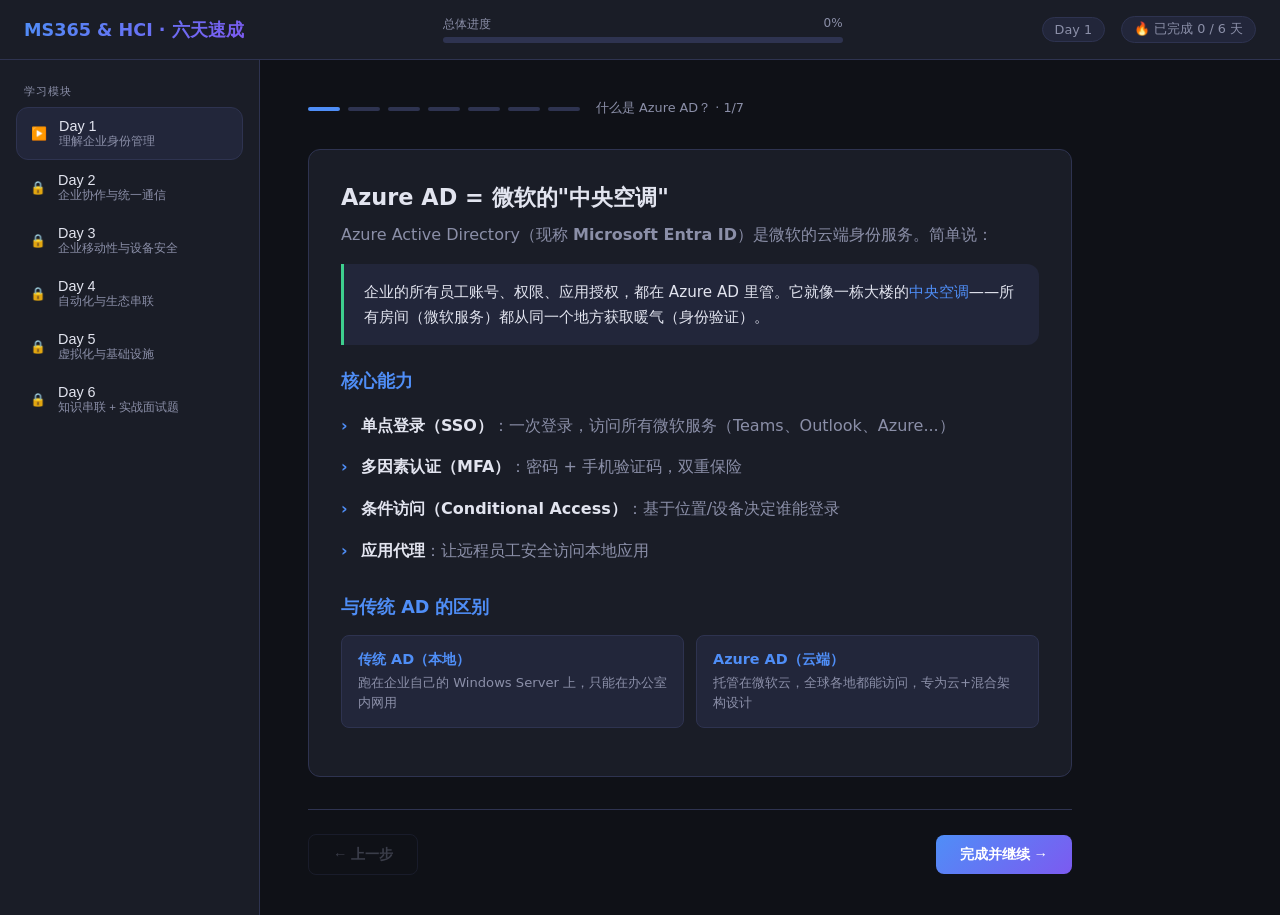
==== index.html @ edb97c94 "Add index.html to root for GitHub Pages" ====
<!DOCTYPE html>
<html lang="zh-CN">
<head>
  <meta charset="UTF-8">
  <meta name="viewport" content="width=device-width, initial-scale=1.0">
  <title>MS365 & HCI 六天速成 · 交互式学习</title>
  <style>
    :root {
      --bg: #0f1117;
      --surface: #1a1d27;
      --surface2: #22263a;
      --border: #2e3350;
      --accent: #4f8ef7;
      --accent2: #7c5af0;
      --green: #3ecf8e;
      --red: #f47067;
      --yellow: #f0b642;
      --text: #e2e4ef;
      --text-dim: #8b8fa8;
      --radius: 12px;
      --font: 'Segoe UI', system-ui, -apple-system, sans-serif;
    }

    * { box-sizing: border-box; margin: 0; padding: 0; }

    body {
      font-family: var(--font);
      background: var(--bg);
      color: var(--text);
      min-height: 100vh;
      display: flex;
      flex-direction: column;
    }

    /* ─── Header ─── */
    header {
      background: var(--surface);
      border-bottom: 1px solid var(--border);
      padding: 0 24px;
      height: 60px;
      display: flex;
      align-items: center;
      justify-content: space-between;
      position: sticky;
      top: 0;
      z-index: 100;
    }

    .logo {
      font-weight: 700;
      font-size: 1.1rem;
      background: linear-gradient(135deg, var(--accent), var(--accent2));
      -webkit-background-clip: text;
      -webkit-text-fill-color: transparent;
    }

    .progress-bar-wrap {
      flex: 1;
      max-width: 400px;
      margin: 0 32px;
    }

    .progress-label {
      font-size: 0.75rem;
      color: var(--text-dim);
      margin-bottom: 4px;
      display: flex;
      justify-content: space-between;
    }

    .progress-track {
      height: 6px;
      background: var(--border);
      border-radius: 99px;
      overflow: hidden;
    }

    .progress-fill {
      height: 100%;
      background: linear-gradient(90deg, var(--accent), var(--accent2));
      border-radius: 99px;
      transition: width 0.4s ease;
      width: 0%;
    }

    .header-right {
      display: flex;
      align-items: center;
      gap: 16px;
    }

    .badge {
      background: var(--surface2);
      border: 1px solid var(--border);
      border-radius: 99px;
      padding: 4px 12px;
      font-size: 0.8rem;
      color: var(--text-dim);
    }

    /* ─── Layout ─── */
    .layout {
      display: flex;
      flex: 1;
    }

    /* ─── Sidebar ─── */
    .sidebar {
      width: 260px;
      background: var(--surface);
      border-right: 1px solid var(--border);
      padding: 24px 16px;
      overflow-y: auto;
      flex-shrink: 0;
    }

    .sidebar-section {
      margin-bottom: 28px;
    }

    .sidebar-title {
      font-size: 0.7rem;
      text-transform: uppercase;
      letter-spacing: 0.1em;
      color: var(--text-dim);
      padding: 0 8px;
      margin-bottom: 8px;
    }

    .module-btn {
      width: 100%;
      text-align: left;
      background: none;
      border: none;
      color: var(--text);
      padding: 10px 12px;
      border-radius: var(--radius);
      cursor: pointer;
      font-size: 0.9rem;
      display: flex;
      align-items: center;
      gap: 10px;
      transition: background 0.15s;
      margin-bottom: 2px;
    }

    .module-btn:hover { background: var(--surface2); }

    .module-btn.active {
      background: var(--surface2);
      border: 1px solid var(--border);
    }

    .module-btn.done .status-icon { color: var(--green); }
    .module-btn.active .status-icon { color: var(--accent); }
    .module-btn.locked .status-icon { color: var(--text-dim); }

    .status-icon { font-size: 0.8rem; width: 20px; text-align: center; }

    .module-label {
      display: flex;
      flex-direction: column;
    }

    .module-name { font-weight: 500; }
    .module-sub { font-size: 0.72rem; color: var(--text-dim); }

    /* ─── Main Content ─── */
    .main {
      flex: 1;
      padding: 40px 48px;
      max-width: 860px;
      overflow-y: auto;
    }

    .step-indicator {
      display: flex;
      align-items: center;
      gap: 8px;
      margin-bottom: 32px;
      flex-wrap: wrap;
    }

    .step-pip {
      width: 32px;
      height: 4px;
      border-radius: 99px;
      background: var(--border);
      transition: background 0.3s;
    }

    .step-pip.done { background: var(--green); }
    .step-pip.active { background: var(--accent); }

    .step-meta {
      font-size: 0.8rem;
      color: var(--text-dim);
      margin-left: 8px;
    }

    /* ─── Card ─── */
    .card {
      background: var(--surface);
      border: 1px solid var(--border);
      border-radius: var(--radius);
      padding: 32px;
      margin-bottom: 24px;
    }

    .card h2 {
      font-size: 1.4rem;
      margin-bottom: 8px;
    }

    .card h3 {
      font-size: 1.1rem;
      color: var(--accent);
      margin: 24px 0 12px;
    }

    .card p {
      line-height: 1.7;
      color: var(--text-dim);
      margin-bottom: 16px;
    }

    .card ul {
      list-style: none;
      margin: 12px 0;
    }

    .card li {
      padding: 8px 0;
      padding-left: 20px;
      position: relative;
      color: var(--text-dim);
      line-height: 1.6;
    }

    .card li::before {
      content: '›';
      position: absolute;
      left: 0;
      color: var(--accent);
      font-weight: 700;
    }

    .card li strong {
      color: var(--text);
    }

    /* ─── Concept callout ─── */
    .callout {
      background: var(--surface2);
      border-left: 3px solid var(--accent);
      border-radius: 0 var(--radius) var(--radius) 0;
      padding: 16px 20px;
      margin: 16px 0;
      font-size: 0.95rem;
      line-height: 1.6;
    }

    .callout.green { border-color: var(--green); }
    .callout.yellow { border-color: var(--yellow); }
    .callout.red { border-color: var(--red); }

    /* ─── Code block ─── */
    .code-block {
      background: #0d1117;
      border: 1px solid var(--border);
      border-radius: var(--radius);
      overflow: hidden;
      margin: 16px 0;
    }

    .code-header {
      background: var(--surface2);
      padding: 10px 16px;
      display: flex;
      align-items: center;
      justify-content: space-between;
      border-bottom: 1px solid var(--border);
    }

    .code-lang {
      font-size: 0.75rem;
      color: var(--text-dim);
      text-transform: uppercase;
      letter-spacing: 0.05em;
    }

    .copy-btn {
      background: none;
      border: 1px solid var(--border);
      color: var(--text-dim);
      padding: 3px 10px;
      border-radius: 6px;
      cursor: pointer;
      font-size: 0.75rem;
      transition: all 0.15s;
    }

    .copy-btn:hover { border-color: var(--accent); color: var(--accent); }

    .code-block pre {
      padding: 20px;
      overflow-x: auto;
      font-family: 'Cascadia Code', 'Fira Code', 'Consolas', monospace;
      font-size: 0.875rem;
      line-height: 1.6;
      color: #e2e4ef;
    }

    .code-block code {
      font-family: inherit;
    }

    /* ─── Terminal emulator ─── */
    .terminal {
      background: #0d1117;
      border: 1px solid var(--border);
      border-radius: var(--radius);
      overflow: hidden;
      margin: 16px 0;
    }

    .terminal-header {
      background: var(--surface2);
      padding: 10px 16px;
      display: flex;
      align-items: center;
      gap: 6px;
    }

    .dot { width: 12px; height: 12px; border-radius: 50%; }
    .dot.red { background: #ff5f56; }
    .dot.yellow { background: #ffbd2e; }
    .dot.green { background: #27c93f; }

    .terminal-title {
      margin-left: 8px;
      font-size: 0.78rem;
      color: var(--text-dim);
    }

    .terminal-body {
      padding: 16px 20px;
      font-family: 'Cascadia Code', monospace;
      font-size: 0.875rem;
      line-height: 1.8;
      min-height: 120px;
    }

    .terminal-line { color: #8b8fa8; }
    .terminal-line.cmd { color: #e2e4ef; }
    .terminal-line.cmd::before { content: '$ '; color: var(--green); }
    .terminal-line.output { color: #79c0ff; }
    .terminal-line.error { color: var(--red); }
    .terminal-line.success { color: var(--green); }

    /* ─── Quiz ─── */
    .quiz-card {
      background: var(--surface);
      border: 1px solid var(--border);
      border-radius: var(--radius);
      padding: 28px;
      margin: 16px 0;
    }

    .quiz-q {
      font-size: 1.05rem;
      font-weight: 600;
      margin-bottom: 20px;
      line-height: 1.5;
    }

    .quiz-options { display: flex; flex-direction: column; gap: 10px; }

    .quiz-option {
      background: var(--surface2);
      border: 1px solid var(--border);
      border-radius: 8px;
      padding: 14px 18px;
      cursor: pointer;
      transition: all 0.15s;
      display: flex;
      align-items: center;
      gap: 12px;
      font-size: 0.95rem;
    }

    .quiz-option:hover:not(.disabled) { border-color: var(--accent); }

    .quiz-option.selected {
      border-color: var(--accent);
      background: rgba(79, 142, 247, 0.1);
    }

    .quiz-option.correct {
      border-color: var(--green);
      background: rgba(62, 207, 142, 0.1);
    }

    .quiz-option.wrong {
      border-color: var(--red);
      background: rgba(244, 112, 103, 0.1);
    }

    .quiz-option.disabled { cursor: default; opacity: 0.7; }

    .opt-letter {
      width: 26px;
      height: 26px;
      border-radius: 50%;
      background: var(--border);
      display: flex;
      align-items: center;
      justify-content: center;
      font-size: 0.78rem;
      font-weight: 700;
      flex-shrink: 0;
    }

    .quiz-feedback {
      margin-top: 16px;
      padding: 14px 18px;
      border-radius: 8px;
      font-size: 0.9rem;
      display: none;
    }

    .quiz-feedback.show { display: block; }
    .quiz-feedback.correct { background: rgba(62, 207, 142, 0.12); border: 1px solid var(--green); color: var(--green); }
    .quiz-feedback.wrong { background: rgba(244, 112, 103, 0.12); border: 1px solid var(--red); color: var(--red); }

    /* ─── Navigation buttons ─── */
    .nav-buttons {
      display: flex;
      justify-content: space-between;
      align-items: center;
      margin-top: 32px;
      padding-top: 24px;
      border-top: 1px solid var(--border);
    }

    .btn {
      padding: 10px 24px;
      border-radius: 8px;
      font-size: 0.9rem;
      font-weight: 600;
      cursor: pointer;
      border: none;
      transition: all 0.15s;
      display: inline-flex;
      align-items: center;
      gap: 8px;
    }

    .btn-ghost {
      background: none;
      border: 1px solid var(--border);
      color: var(--text-dim);
    }

    .btn-ghost:hover { border-color: var(--text-dim); color: var(--text); }

    .btn-primary {
      background: linear-gradient(135deg, var(--accent), var(--accent2));
      color: #fff;
    }

    .btn-primary:hover { opacity: 0.88; transform: translateY(-1px); }

    .btn-success {
      background: var(--green);
      color: #0f1117;
    }

    .btn-success:hover { opacity: 0.9; }

    .btn:disabled {
      opacity: 0.35;
      cursor: not-allowed;
      transform: none;
    }

    /* ─── Inline code ─── */
    code {
      background: var(--surface2);
      padding: 2px 6px;
      border-radius: 4px;
      font-family: 'Cascadia Code', monospace;
      font-size: 0.85em;
      color: #79c0ff;
    }

    /* ─── Concept highlight box ─── */
    .concept-grid {
      display: grid;
      grid-template-columns: 1fr 1fr;
      gap: 12px;
      margin: 16px 0;
    }

    .concept-item {
      background: var(--surface2);
      border: 1px solid var(--border);
      border-radius: 8px;
      padding: 14px 16px;
    }

    .concept-item .term {
      font-weight: 600;
      font-size: 0.9rem;
      margin-bottom: 4px;
      color: var(--accent);
    }

    .concept-item .desc {
      font-size: 0.82rem;
      color: var(--text-dim);
      line-height: 1.5;
    }

    /* ─── Completion screen ─── */
    .completion-screen {
      text-align: center;
      padding: 60px 40px;
    }

    .completion-icon {
      font-size: 4rem;
      margin-bottom: 20px;
    }

    .completion-screen h2 {
      font-size: 1.8rem;
      margin-bottom: 12px;
    }

    .completion-screen p {
      color: var(--text-dim);
      font-size: 1rem;
      max-width: 480px;
      margin: 0 auto 28px;
    }

    /* ─── Responsive ─── */
    @media (max-width: 768px) {
      .sidebar { display: none; }
      .main { padding: 24px 20px; }
      .concept-grid { grid-template-columns: 1fr; }
    }

    /* ─── Scrollbar ─── */
    ::-webkit-scrollbar { width: 6px; }
    ::-webkit-scrollbar-track { background: transparent; }
    ::-webkit-scrollbar-thumb { background: var(--border); border-radius: 99px; }
  </style>
</head>
<body>

<!-- Header -->
<header>
  <div class="logo">MS365 & HCI · 六天速成</div>
  <div class="progress-bar-wrap">
    <div class="progress-label">
      <span>总体进度</span>
      <span id="progress-pct">0%</span>
    </div>
    <div class="progress-track">
      <div class="progress-fill" id="progress-fill" style="width:0%"></div>
    </div>
  </div>
  <div class="header-right">
    <span class="badge" id="current-module-badge">Day 1</span>
    <span class="badge" id="streak-badge">🔥 已完成 0 天</span>
  </div>
</header>

<div class="layout">
  <!-- Sidebar -->
  <nav class="sidebar" id="sidebar"></nav>

  <!-- Main -->
  <main class="main" id="main-content">
    <!-- Rendered by JS -->
  </main>
</div>

<script>
// ══════════════════════════════════════════════
// COURSE DATA
// ══════════════════════════════════════════════

const COURSE = {
  day1: {
    title: 'Day 1 · Azure AD 身份与访问管理',
    subtitle: '理解企业身份管理',
    steps: [
      {
        id: 'd1s1', type: 'concept', title: '什么是 Azure AD？',
        content: `
          <h2>Azure AD = 微软的"中央空调"</h2>
          <p>Azure Active Directory（现称 <strong>Microsoft Entra ID</strong>）是微软的云端身份服务。简单说：</p>
          <div class="callout green">
            企业的所有员工账号、权限、应用授权，都在 Azure AD 里管。它就像一栋大楼的<span style="color:var(--accent)">中央空调</span>——所有房间（微软服务）都从同一个地方获取暖气（身份验证）。
          </div>
          <h3>核心能力</h3>
          <ul>
            <li><strong>单点登录（SSO）</strong>：一次登录，访问所有微软服务（Teams、Outlook、Azure...）</li>
            <li><strong>多因素认证（MFA）</strong>：密码 + 手机验证码，双重保险</li>
            <li><strong>条件访问（Conditional Access）</strong>：基于位置/设备决定谁能登录</li>
            <li><strong>应用代理</strong>：让远程员工安全访问本地应用</li>
          </ul>
          <h3>与传统 AD 的区别</h3>
          <div class="concept-grid">
            <div class="concept-item">
              <div class="term">传统 AD（本地）</div>
              <div class="desc">跑在企业自己的 Windows Server 上，只能在办公室内网用</div>
            </div>
            <div class="concept-item">
              <div class="term">Azure AD（云端）</div>
              <div class="desc">托管在微软云，全球各地都能访问，专为云+混合架构设计</div>
            </div>
          </div>
        `
      },
      {
        id: 'd1s2', type: 'quiz', title: '概念小测',
        questions: [
          {
            q: 'Azure AD 的核心作用是什么？',
            options: ['管理文件存储', '管理企业身份和访问权限', '托管企业网站', '发送营销邮件'],
            answer: 1,
            explanation: 'Azure AD 是身份即服务（IdaaS），专门管理"谁可以访问什么"。'
          },
          {
            q: 'SSO（单点登录）最大的好处是？',
            options: ['登录更快', '一次登录后访问所有已授权应用，无需重复输入密码', '节省服务器资源', '让密码更复杂'],
            answer: 1,
            explanation: 'SSO 的核心价值是用户体验+安全性——减少密码疲劳，同时集中管控权限。'
          },
          {
            q: 'MFA（多因素认证）不属于以下哪种因素？',
            options: ['你知道的东西（密码）', '你拥有的东西（手机）', '你是谁（指纹）', '你现在的位置（IP城市）'],
            answer: 3,
            explanation: 'MFA 三要素：你知道的（知识）、你拥有的（持有）、你本身的（生物特征）。"位置"是条件访问的判断依据，不是 MFA 因素。'
          }
        ]
      },
      {
        id: 'd1s3', type: 'concept', title: 'Conditional Access 条件访问',
        content: `
          <h2>Conditional Access：基于上下文决定访问权限</h2>
          <p>条件访问是 Azure AD 的"智能门卫"——不是简单允许/拒绝，而是根据情况决定：</p>
          <div class="callout yellow">
            <strong>IF</strong>（用户在非常用地点）<strong>AND</strong>（用的是个人设备）<strong>THEN</strong>（要求MFA或阻止访问）
          </div>
          <h3>常见条件</h3>
          <ul>
            <li><strong>位置</strong>：信任的 IP 范围 vs 未知地区</li>
            <li><strong>设备状态</strong>：是否已注册/是否合规（MDM）</li>
            <li><strong>风险级别</strong>：微软检测到异常登录行为</li>
            <li><strong>应用类型</strong>：哪些应用需要强制 MFA</li>
          </ul>
          <h3>实际场景</h3>
          <div class="concept-grid">
            <div class="concept-item">
              <div class="term">在家办公 🇳🇿</div>
              <div class="desc">识别为非常用位置 → 要求手机 MFA 验证 → 通过</div>
            </div>
            <div class="concept-item">
              <div class="term">公司内网 🏢</div>
              <div class="desc">在信任 IP 范围内 → 直接放行，无需 MFA</div>
            </div>
          </ul>
        `
      },
      {
        id: 'd1s4', type: 'quiz', title: 'Conditional Access 小测',
        questions: [
          {
            q: '如果用户从新城市登录且使用未注册设备，Conditional Access 最可能触发？',
            options: ['直接允许', '要求 MFA', '永久封禁账号', '删除账号'],
            answer: 1,
            explanation: '非常用位置 + 未注册设备 = 风险升高，条件访问会要求额外验证（MFA）。'
          }
        ]
      },
      {
        id: 'd1s5', type: 'code', title: '动手实验：Azure AD 用户与组',
        content: `
          <h2>来！搭一个简单的身份管理场景</h2>
          <p>我们在 Azure portal 里创建一个用户，并把他加到"实习生"组：</p>

          <div class="terminal">
            <div class="terminal-header">
              <span class="dot red"></span><span class="dot yellow"></span><span class="dot green"></span>
              <span class="terminal-title">Azure AD · PowerShell / Portal 模拟</span>
            </div>
            <div class="terminal-body">
              <div class="terminal-line cmd"># 步骤 1：创建新用户</div>
              <div class="terminal-line output">New-AzureADUser -DisplayName "张三" \</div>
              <div class="terminal-line output">  -UserPrincipalName "zhangsan@你的域名.onmicrosoft.com" \</div>
              <div class="terminal-line output">  -MailNickName "zhangsan" -PasswordProfile $password</div>
              <div class="terminal-line success">✅ 用户 zhangsan 已创建</div>
              <br>
              <div class="terminal-line cmd"># 步骤 2：创建"实习生"组</div>
              <div class="terminal-line output">New-AzureADGroup -DisplayName "实习生" \</div>
              <div class="terminal-line output">  -MailNickName "interns" -SecurityEnabled $true</div>
              <div class="terminal-line success">✅ 组 interns 已创建</div>
              <br>
              <div class="terminal-line cmd"># 步骤 3：将用户加入组</div>
              <div class="terminal-line output">Add-AzureADGroupMember -ObjectId (Get-AzureADGroup -SearchString "实习生").ObjectId \</div>
              <div class="terminal-line output">  -RefObjectId (Get-AzureADUser -SearchString "张三").ObjectId</div>
              <div class="terminal-line success">✅ 张三已加入"实习生"组</div>
              <br>
              <div class="terminal-line cmd"># 验证</div>
              <div class="terminal-line output">Get-AzureADGroupMember -ObjectId (Get-AzureADGroup -SearchString "实习生").ObjectId</div>
              <div class="terminal-line output">DisplayName  UserPrincipalName</div>
              <div class="terminal-line output">-----------  -----------------</div>
              <div class="terminal-line output">张三         zhangsan@yourdomain.onmicrosoft.com</div>
            </div>
          </div>

          <div class="callout green">
            <strong>核心逻辑：</strong>用户 → 加组 → 组分配权限。这样只要改组的权限，所有组员自动继承，不用一个个配。
          </div>
        `
      },
      {
        id: 'd1s6', type: 'quiz', title: 'Day 1 综合小测',
        questions: [
          {
            q: 'Azure AD 中，组（Group）和角色（Role）的核心区别是？',
            options: [
              '没有区别',
              '组用于组织用户，角色用于分配权限/定义能做什么',
              '组分配权限，角色组织用户',
              '角色只能给管理员用'
            ],
            answer: 1,
            explanation: '组 = 用户的集合（谁）；角色 = 权限的集合（能做什么）。两者配合实现"哪些人对哪些资源有什么权限"。'
          },
          {
            q: '以下哪个是 Conditional Access 的判断条件？',
            options: ['用户的心情', '用户的体重', '用户登录时的设备是否合规', '用户的汽车品牌'],
            answer: 2,
            explanation: 'Conditional Access 根据风险信号判断：设备状态、位置、登录风险等。设备合规性是常见条件之一。'
          }
        ]
      },
      {
        id: 'd1s7', type: 'complete', title: 'Day 1 完成！',
        content: `
          <div class="completion-screen">
            <div class="completion-icon">🎉</div>
            <h2>Day 1 完成！</h2>
            <p>Azure AD 身份管理基础已解锁。下一步：Microsoft Teams 管理。</p>
            <button class="btn btn-primary" onclick="navigate('day2')">开始 Day 2 →</button>
          </div>
        `
      }
    ]
  },

  day2: {
    title: 'Day 2 · Microsoft Teams 管理',
    subtitle: '企业协作与统一通信',
    steps: [
      {
        id: 'd2s1', type: 'concept', title: 'Teams 不只是聊天工具',
        content: `
          <h2>Teams 本质：统一通信平台（UCaaS）</h2>
          <p>很多人以为 Teams 就是"企业版微信"，其实它远不止于此：</p>
          <div class="callout">
            Teams = <strong>聊天</strong> + <strong>会议</strong>（音频/视频） + <strong>电话</strong>（Cloud PBX） + <strong>应用</strong>（集成） 的集合
          </div>
          <h3>为什么 Unicorn NZ 看重这个？</h3>
          <p>Unicorn 的核心业务是 <strong>Cloud PBX（云电话）</strong>——帮企业把传统电话系统搬上云。Teams 的音频会议功能就是在这个场景下的关键技术点：</p>
          <ul>
            <li><strong>外部拨入</strong>：普通电话也能拨打接入号加入 Teams 会议</li>
            <li><strong>PSTN 集成</strong>：Teams 用户可以直接给手机、座机打电话</li>
            <li><strong>会议策略</strong>：谁可以开电话会议、如何录音、谁可以共享屏幕</li>
          </ul>
          <h3>核心概念</h3>
          <div class="concept-grid">
            <div class="concept-item">
              <div class="term">许可证（License）</div>
              <div class="desc">Teams 基础免费，但音频会议、语音通话需要额外许可证</div>
            </div>
            <div class="concept-item">
              <div class="term">会议策略（Policies）</div>
              <div class="desc">管理员控制谁可以做什么：录音、共享屏幕、外部参与者</div>
            </div>
            <div class="concept-item">
              <div class="term">团队（Team）vs 群组（Group）</div>
              <div class="desc">Team = 协作空间；Group = 后台关联的 Azure AD 安全组</div>
            </div>
            <div class="concept-item">
              <div class="term">频道（Channel）</div>
              <div class="desc">Team 内的主题分区，私人频道需要特定权限才能加入</div>
            </div>
          </div>
        `
      },
      {
        id: 'd2s2', type: 'quiz', title: 'Teams 概念小测',
        questions: [
          {
            q: 'Teams 的音频会议（Audio Conferencing）主要解决什么问题？',
            options: [
              '让用户发文字消息更快',
              '让普通电话也能拨打接入号加入在线会议',
              '让用户可以发文件',
              '让用户可以改名'
            ],
            answer: 1,
            explanation: '音频会议让没有电脑/手机的人用普通电话拨入会议，这是企业电话场景的核心需求。'
          },
          {
            q: '在 Teams 管理后台，以下哪个不是管理员可以配置的？',
            options: ['谁可以创建团队', '会议室的硬件温度', '音频会议的接入号码', '谁可以发起私人频道'],
            answer: 1,
            explanation: 'Teams 管理后台管理的是数字策略和权限，物理设备（如会议室温度）不在 Teams 管控范围内。'
          }
        ]
      },
      {
        id: 'd2s3', type: 'code', title: '动手实验：Teams 管理员场景',
        content: `
          <h2>场景：作为 IT 管理员配置一个部门的 Teams</h2>
          <p>假设市场部需要 Teams，要求：只有部门主管能创建私人频道，所有人能看到公开频道。</p>

          <div class="terminal">
            <div class="terminal-header">
              <span class="dot red"></span><span class="dot yellow"></span><span class="dot green"></span>
              <span class="terminal-title">Teams Admin Center / PowerShell 模拟</span>
            </div>
            <div class="terminal-body">
              <div class="terminal-line cmd"># 步骤 1：创建市场部团队</div>
              <div class="terminal-line output">New-Team -DisplayName "市场部" -MailNickName "marketing"</div>
              <div class="terminal-line success">✅ 团队创建成功</div>
              <br>
              <div class="terminal-line cmd"># 步骤 2：配置私人频道策略（限制创建权限）</div>
              <div class="terminal-line output">Set-CsTeamsChannelsPolicy -Identity "MarketingPrivateChannelPolicy" \</div>
              <div class="terminal-line output">  -AllowPrivateChannelCreation $false</div>
              <div class="terminal-line success">✅ 已限制：普通成员不可创建私人频道</div>
              <br>
              <div class="terminal-line cmd"># 步骤 3：分配策略给用户组</div>
              <div class="terminal-line output">Grant-CsTeamsChannelsPolicy -PolicyName "MarketingPrivateChannelPolicy" \</div>
              <div class="terminal-line output">  -Group "marketing_staff_group_objectid"</div>
              <div class="terminal-line success">✅ 策略已分配给市场部组成员的 Azure AD 组</div>
              <br>
              <div class="terminal-line cmd"># 步骤 4：验证配置</div>
              <div class="terminal-line output">Get-CsTeamsChannelsPolicy -Identity "MarketingPrivateChannelPolicy" | Format-List</div>
              <div class="terminal-line output">Identity               : Tag:MarketingPrivateChannelPolicy</div>
              <div class="terminal-line output">AllowPrivateChannelCreation : False</div>
              <div class="terminal-line output">AllowPrivateChannelDiscovery : True</div>
            </div>
          </div>

          <div class="callout green">
            <strong>面试记住这句话：</strong>"Teams 的策略是通过 Azure AD 组分配的，组内所有成员自动继承对应权限，这是大规模管理的高效方式。"
          </div>
        `
      },
      {
        id: 'd2s4', type: 'quiz', title: 'Day 2 综合小测',
        questions: [
          {
            q: 'Teams 和 Azure AD 的关系是？',
            options: [
              '完全独立，没有关系',
              'Teams 用户账号就是 Azure AD 账号，权限由 Azure AD 管理',
              'Teams 使用独立的用户数据库',
              'Teams 管理员独立于 Azure AD'
            ],
            answer: 1,
            explanation: 'Teams 的身份体系完全基于 Azure AD——你在 Teams 里创建一个用户，实际是在 Azure AD 里创建了一个账号。'
          },
          {
            q: '为什么 Cloud PBX 公司（像 Unicorn）会关注 Teams 的音频会议？',
            options: [
              '因为 Teams 视频更清晰',
              '因为音频会议是 PSTN 语音和云会议的结合点，是云电话的核心能力',
              '因为 Teams 聊天功能免费',
              '因为可以自定义头像'
            ],
            answer: 1,
            explanation: 'Cloud PBX 的核心是让企业电话上云。Teams 音频会议连接了公网电话(PSTN)和在线会议，是关键技术集成点。'
          }
        ]
      },
      {
        id: 'd2s5', type: 'complete', title: 'Day 2 完成！',
        content: `
          <div class="completion-screen">
            <div class="completion-icon">🎉</div>
            <h2>Day 2 完成！</h2>
            <p>Teams 管理基础已解锁。下一步：Intune 设备管理。</p>
            <button class="btn btn-primary" onclick="navigate('day3')">开始 Day 3 →</button>
          </div>
        `
      }
    ]
  },

  day3: {
    title: 'Day 3 · Intune 设备管理',
    subtitle: '企业移动性与设备安全',
    steps: [
      {
        id: 'd3s1', type: 'concept', title: '企业为什么要管设备？',
        content: `
          <h2>BYOD 时代的企业安全难题</h2>
          <p>现在很多人用自己手机、平板办公——公司怎么保证上面的数据安全，又不侵犯员工隐私？</p>
          <div class="callout yellow">
            平衡点：<strong>公司数据进得去，个人数据保得住</strong>
          </div>
          <h3>Intune 解决两个核心问题</h3>
          <div class="concept-grid">
            <div class="concept-item">
              <div class="term">MDM（移动设备管理）</div>
              <div class="desc">公司完全管控设备：远程锁机、远程擦除、强制密码策略、加密存储。适合公司发的设备（COPE）。</div>
            </div>
            <div class="concept-item">
              <div class="term">MAM（移动应用管理）</div>
              <div class="desc">只管理公司应用和数据，不碰员工个人数据。适合员工自有设备（BYOD）。</div>
            </div>
          </div>
          <h3>关键概念</h3>
          <ul>
            <li><strong>设备注册</strong>：员工手机加入公司管理（公司设备强制注册，BYOD 自愿注册）</li>
            <li><strong>合规策略</strong>：设备必须满足条件才能访问公司数据（密码强度、加密状态、是否越狱）</li>
            <li><strong>条件访问</strong>：设备不合规 → 阻止访问公司数据（配合 Azure AD）</li>
          </ul>
        `
      },
      {
        id: 'd3s2', type: 'quiz', title: 'Intune 概念小测',
        questions: [
          {
            q: 'MDM 和 MAM 的核心区别是？',
            options: [
              'MDM 是男的，MAM 是女的',
              'MDM 管理整个设备，MAM 只管理公司应用和数据',
              'MAM 比 MDM 更严格',
              '没有任何区别'
            ],
            answer: 1,
            explanation: 'MDM = 整台设备管控（公司手机）；MAM = 只管公司应用和数据（员工自带手机）。'
          },
          {
            q: '远程擦除（Full Wipe）和选择性擦除（Selective Wipe）的区别？',
            options: [
              '没有任何区别',
              'Full Wipe 删除所有数据；Selective Wipe 只删除公司应用和管理的数据，保留个人数据',
              'Selective Wipe 删除所有数据',
              '两者都只删除公司数据'
            ],
            answer: 1,
            explanation: '这是 BYOD 场景的核心区别：员工离职时，公司只能选择性擦除，否则会侵犯员工隐私。'
          }
        ]
      },
      {
        id: 'd3s3', type: 'code', title: '动手实验：Intune 合规策略配置',
        content: `
          <h2>场景：配置一个设备合规策略，要求密码强度 + 加密</h2>

          <div class="terminal">
            <div class="terminal-header">
              <span class="dot red"></span><span class="dot yellow"></span><span class="dot green"></span>
              <span class="terminal-title">Microsoft Endpoint Manager / Intune 模拟</span>
            </div>
            <div class="terminal-body">
              <div class="terminal-line cmd"># 步骤 1：创建设备合规策略</div>
              <div class="terminal-line output">New-DeviceCompliancePolicy -DisplayName "基础安全策略" \</div>
              <div class="terminal-line output">  -Platform "Android" \</div>
              <div class="terminal-line output">  -PasswordRequired $true \</div>
              <div class="terminal-line output">  -PasswordMinLength 8 \</div>
              <div class="terminal-line output">  -PasswordComplexCharactersRequired $true \</div>
              <div class="terminal-line output">  -EncryptionRequired $true \</div>
              <div class="terminal-line output">  -DeviceThreatProtectionEnabled $true</div>
              <div class="terminal-line success">✅ 合规策略创建成功</div>
              <br>
              <div class="terminal-line cmd"># 步骤 2：关联到 Azure AD 条件访问</div>
              <div class="terminal-line output">New-ConditionalAccessPolicy -DisplayName "合规设备才可访问 Exchange" \</div>
              <div class="terminal-line output">  -GrantControl "RequireCompliantDevice" \</div>
              <div class="terminal-line output">  -IncludedWorkloads "ExchangeOnline" \</div>
              <div class="terminal-line output">  -ExcludedGroups @("IT-Admins")</div>
              <div class="terminal-line success">✅ 条件访问策略已激活：不合规设备无法访问邮箱</div>
              <br>
              <div class="terminal-line cmd"># 步骤 3：模拟设备状态检查</div>
              <div class="terminal-line output">Get-MgDevice -Filter "AccountEnabled eq true" |</div>
              <div class="terminal-line output">  Select-Object DisplayName, ComplianceState, OperatingSystem</div>
              <div class="terminal-line output">DisplayName    ComplianceState  OperatingSystem</div>
              <div class="terminal-line output">-----------    ----------------  ---------------</div>
              <div class="terminal-line output">张三的 Pixel   Compliant        Android</div>
              <div class="terminal-line output">李四的三星     NonCompliant     Android</div>
              <div class="terminal-line error">⚠️ 李四的设备未加密，已被阻止访问公司邮件</div>
            </div>
          </div>

          <div class="callout green">
            <strong>面试记住这句话：</strong>"Intune 合规策略配合 Azure AD 条件访问，形成"设备不合规 → 阻止访问公司数据"的闭环，这是零信任安全的基础。"
          </div>
        `
      },
      {
        id: 'd3s4', type: 'complete', title: 'Day 3 完成！',
        content: `
          <div class="completion-screen">
            <div class="completion-icon">🎉</div>
            <h2>Day 3 完成！</h2>
            <p>Intune 设备管理已解锁。下一步：Power Platform + M365 全家桶串联。</p>
            <button class="btn btn-primary" onclick="navigate('day4')">开始 Day 4 →</button>
          </div>
        `
      }
    ]
  },

  day4: {
    title: 'Day 4 · Power Platform + M365 全家桶',
    subtitle: '自动化与生态串联',
    steps: [
      {
        id: 'd4s1', type: 'concept', title: 'M365 全家桶的正确理解方式',
        content: `
          <h2>M365 不是工具集合，是生态系统</h2>
          <p>很多人把 M365 当成"微软出的几个独立软件"。其实它们是互通的：</p>
          <div class="callout">
            Azure AD（身份）+ Teams（协作）+ Intune（设备）+ SharePoint（文件）+ Power Automate（自动化）= M365 全家桶
          </div>
          <h3>组件关系图</h3>
          <div class="concept-grid">
            <div class="concept-item">
              <div class="term">🔐 Azure AD</div>
              <div class="desc">所有组件的身份基础——统一登录和权限</div>
            </div>
            <div class="concept-item">
              <div class="term">💬 Teams</div>
              <div class="desc">统一通信入口——聊天、会议、语音</div>
            </div>
            <div class="concept-item">
              <div class="term">📱 Intune</div>
              <div class="desc">设备安全——管控和合规</div>
            </div>
            <div class="concept-item">
              <div class="term">📁 SharePoint</div>
              <div class="desc">内容管理——文件存储、权限、协作</div>
            </div>
            <div class="concept-item">
              <div class="term">⚡ Power Automate</div>
              <div class="desc">工作流自动化——把重复的事交给程序</div>
            </div>
            <div class="concept-item">
              <div class="term">🎨 Power Apps</div>
              <div class="desc">低代码应用——非技术人员也能搭简单工具</div>
            </div>
          </div>
        `
      },
      {
        id: 'd4s2', type: 'concept', title: 'Power Automate 入门',
        content: `
          <h2>Power Automate = 微软的 IFTTT</h2>
          <p>把那些重复性的审批、通知、数据处理自动化，你只需要定义规则，程序帮你跑。</p>
          <h3>触发方式</h3>
          <ul>
            <li><strong>自动触发</strong>：当某事件发生时（如收到邮件、当新文件上传）</li>
            <li><strong>手动触发</strong>：点击按钮运行（如"一键提交周报"）</li>
            <li><strong>计划触发</strong>：定时执行（如每天早上 9 点发日程汇总）</li>
          </ul>
          <h3>实战场景</h3>
          <div class="callout green">
            <strong>示例：</strong>当市场部分享新文件到 SharePoint → 自动发 Teams 消息通知团队 → 同时在 Excel 里记录一条日志 → 给经理发邮件确认
          </div>
          <p>这些在 Power Automate 里只需要拖拽式配置，不需要写代码。</p>
        `
      },
      {
        id: 'd4s3', type: 'quiz', title: 'Power Platform 小测',
        questions: [
          {
            q: 'SharePoint 和 OneDrive 的核心区别是？',
            options: [
              '没有任何区别',
              'SharePoint 是团队文件库（共享）；OneDrive 是个人文件存储',
              'OneDrive 比 SharePoint 更大',
              'SharePoint 不能存文件'
            ],
            answer: 1,
            explanation: 'OneDrive = 个人网盘，仅自己访问；SharePoint = 团队/企业文件库，多人协作、权限管理、版本控制。'
          },
          {
            q: 'Power Automate 的"计划触发"最适合什么场景？',
            options: [
              '实时聊天消息处理',
              '每天早上定时发送日程汇总、报表',
              '用户点击按钮',
              '文件上传时'
            ],
            answer: 1,
            explanation: '计划触发适合周期性的后台任务，如日报、周报、定时检查。'
          }
        ]
      },
      {
        id: 'd4s4', type: 'code', title: '动手实验：设计一个自动化工单流',
        content: `
          <h2>场景：IT 部门的工单自动处理流</h2>
          <p>员工提交工单 → 自动分配给 IT 人员 → 处理完成后通知提交人</p>

          <div class="terminal">
            <div class="terminal-header">
              <span class="dot red"></span><span class="dot yellow"></span><span class="dot green"></span>
              <span class="terminal-title">Power Automate · 设计器模拟</span>
            </div>
            <div class="terminal-body">
              <div class="terminal-line cmd"># Power Automate 流程设计（拖拽式，代码仅为示意）</div>
              <br>
              <div class="terminal-line output">┌─────────────────────────────────┐</div>
              <div class="terminal-line output">│ 1. 触发：当有人在 SharePoint    │</div>
              <div class="terminal-line output">│    列表提交新工单                │</div>
              <div class="terminal-line output">└──────────────┬──────────────────┘</div>
              <div class="terminal-line output">               ↓</div>
              <div class="terminal-line output">┌─────────────────────────────────┐</div>
              <div class="terminal-line output">│ 2. 条件：工单类型 = "硬件问题"   │</div>
              <div class="terminal-line output">│    YES → 分配给硬件组           │</div>
              <div class="terminal-line output">│    NO  → 分配给软件组           │</div>
              <div class="terminal-line output">└──────────────┬──────────────────┘</div>
              <div class="terminal-line output">               ↓</div>
              <div class="terminal-line output">┌─────────────────────────────────┐</div>
              <div class="terminal-line output">│ 3. 发送 Teams 消息给对应组      │</div>
              <div class="terminal-line output">│    "新工单：张三的键盘坏了"       │</div>
              <div class="terminal-line output">└──────────────┬──────────────────┘</div>
              <div class="terminal-line output">               ↓</div>
              <div class="terminal-line output">┌─────────────────────────────────┐</div>
              <div class="terminal-line output">│ 4. 更新 SharePoint 工单状态      │</div>
              <div class="terminal-line output">│    已分配 → 处理中              │</div>
              <div class="terminal-line output">└─────────────────────────────────┘</div>
              <br>
              <div class="terminal-line success">✅ 流程已激活，每有新工单自动分配并通知</div>
              <br>
              <div class="terminal-line cmd"># Power Automate 关键操作类型</div>
              <div class="terminal-line output">• 触发（Trigger）：SharePoint、Outlook、Teams、Schedule...</div>
              <div class="terminal-line output">• 条件（Condition）：if/else 分支</div>
              <div class="terminal-line output">• 操作（Action）：发送邮件/消息、更新记录、审批</div>
              <div class="terminal-line output">• 循环（Apply to each）：遍历数组/列表</div>
            </div>
          </div>
        `
      },
      {
        id: 'd4s5', type: 'complete', title: 'Day 4 完成！',
        content: `
          <div class="completion-screen">
            <div class="completion-icon">🎉</div>
            <h2>Day 4 完成！</h2>
            <p>M365 全家桶串联已解锁。下一步：HCI 虚拟化基础。</p>
            <button class="btn btn-primary" onclick="navigate('day5')">开始 Day 5 →</button>
          </div>
        `
      }
    ]
  },

  day5: {
    title: 'Day 5 · HCI 超融合架构',
    subtitle: '虚拟化与基础设施',
    steps: [
      {
        id: 'd5s1', type: 'concept', title: '从虚拟化到 HCI',
        content: `
          <h2>为什么需要虚拟化？</h2>
          <p>传统做法：一台物理服务器跑一个应用 → 资源浪费 + 管理复杂</p>
          <div class="callout">
            虚拟化：在一台物理服务器上同时跑多个"假电脑"（虚拟机），就像公寓隔间——共享硬件，独立运行
          </div>
          <h3>核心组件</h3>
          <ul>
            <li><strong>ESXi / vSphere</strong>：安装在每台物理机上的虚拟化平台（"房东"）</li>
            <li><strong>VM（虚拟机）</strong>：虚拟化出来的"假电脑"，每台跑一个操作系统</li>
            <li><strong>vSAN</strong>：VMware 的软件定义存储，把本地磁盘变成共享存储池</li>
            <li><strong>vCenter</strong>：管理多个 ESXi 主机的中央控制台（"物业管理系统"）</li>
          </ul>
          <h3>传统三层 vs HCI</h3>
          <div class="concept-grid">
            <div class="concept-item">
              <div class="term">传统三层架构</div>
              <div class="desc">计算服务器 + 存储网络（SAN）+ 网络交换机 — 分开买、分开管、分开扩展</div>
            </div>
            <div class="concept-item">
              <div class="term">HCI 超融合</div>
              <div class="desc">计算+存储+网络融合在一个节点，横向扩展（加节点=同时加计算+存储），NZ 中小企业 IT 首选</div>
            </div>
          </div>
        `
      },
      {
        id: 'd5s2', type: 'quiz', title: 'HCI 概念小测',
        questions: [
          {
            q: 'HCI（超融合基础架构）的"超"体现在哪里？',
            options: [
              '比传统架构更贵',
              '计算、存储、网络融合在同一个节点里，横向扩展',
              '只能跑微软的系统',
              '必须用公有云'
            ],
            answer: 1,
            explanation: '"超" = 融合（Converged）：传统架构分开管计算/存储/网络，HCI 把它们"拧"在一起，扩展更简单。'
          },
          {
            q: 'vSAN 在 HCI 中的作用是？',
            options: [
              '网络管理',
              '把本地磁盘变成共享存储池，所有节点都可以访问',
              '跑虚拟机的CPU调度',
              '监控温度'
            ],
            answer: 1,
            explanation: 'vSAN 是 VMware 的软件定义存储——把N个节点的本地磁盘聚合成分布式共享存储，替代传统 SAN。'
          }
        ]
      },
      {
        id: 'd5s3', type: 'concept', title: 'HCI 的实际优势',
        content: `
          <h2>为什么 NZ 中小企业爱用 HCI？</h2>
          <h3>vsan / HCI 的四大优势</h3>
          <ul>
            <li><strong>简化管理</strong>：一个控制台（vCenter）管所有节点和 VM</li>
            <li><strong>弹性扩展</strong>：业务增长？加一个节点即可，同时增加计算+存储</li>
            <li><strong>高可用</strong>：VM 可以自动在节点间漂移，一台故障不影响业务</li>
            <li><strong>成本合理</strong>：不用买独立存储网络设备，硬件整合后性价比更高</li>
          </ul>
          <div class="callout yellow">
            <strong>什么时候用 HCI vs 传统架构？</strong><br>
            · HCI：中小型企业、需要快速部署、预算有限、运维人员少<br>
            · 传统架构：超大规模、极高性能需求、有专门的存储团队
          </div>
        `
      },
      {
        id: 'd5s4', type: 'code', title: 'HCI 场景：vSphere 日常操作',
        content: `
          <h2>场景：创建一台 VM 并配置高可用</h2>

          <div class="terminal">
            <div class="terminal-header">
              <span class="dot red"></span><span class="dot yellow"></span><span class="dot green"></span>
              <span class="terminal-title">vSphere Client / PowerCLI 模拟</span>
            </div>
            <div class="terminal-body">
              <div class="terminal-line cmd"># 步骤 1：连接到 vCenter</div>
              <div class="terminal-line output">Connect-VIServer -Server vcenter.unicorn.nz -User admin@vsphere.local</div>
              <div class="terminal-line success">✅ 已连接 vCenter</div>
              <br>
              <div class="terminal-line cmd"># 步骤 2：创建 VM（WinServer 2022）</div>
              <div class="terminal-line output">New-VM -Name "WebServer-01" \</div>
              <div class="terminal-line output">  -ResourcePool "Production" \</div>
              <div class="terminal-line output">  -NumCpu 4 -MemoryGB 16 \</div>
              <div class="terminal-line output">  -DiskGB 100 -NetworkName "VM Network" \</div>
              <div class="terminal-line output">  -Datastore "vsanDatastore"</div>
              <div class="terminal-line success">✅ VM WebServer-01 已创建（100GB SSD, 4核, 16GB RAM）</div>
              <br>
              <div class="terminal-line cmd"># 步骤 3：配置 HA（高可用）</div>
              <div class="terminal-line output">Get-Cluster "Production-Cluster" |</div>
              <div class="terminal-line output">  Set-HA -Enabled $true -RestartPriority "Medium"</div>
              <div class="terminal-line success">✅ HA 已启用：节点故障时 VM 自动在其他节点重启</div>
              <br>
              <div class="terminal-line cmd"># 步骤 4：查看集群状态</div>
              <div class="terminal-line output">Get-Cluster "Production-Cluster" | Get-VMHost | Select-Object Name,ConnectionState,MemoryUsageGB</div>
              <div class="terminal-line output">Name          ConnectionState  MemoryUsageGB</div>
              <div class="terminal-line output">----          --------------  -------------</div>
              <div class="terminal-line output">esxi-01.unic  Connected       256 / 512GB</div>
              <div class="terminal-line output">esxi-02.unic  Connected       248 / 512GB</div>
              <div class="terminal-line output">esxi-03.unic  Connected       261 / 512GB</div>
              <div class="terminal-line success">✅ 集群健康：3节点，内存利用率均衡</div>
            </div>
          </div>
        `
      },
      {
        id: 'd5s5', type: 'quiz', title: 'Day 5 综合小测',
        questions: [
          {
            q: '一个 HCI 集群有 3 个节点，每个节点有 500GB 本地 SSD。在 vSAN 纠删码模式下，可用容量是多少？',
            options: [
              '1500GB',
              '约 500GB（副本模式）',
              '约 333GB（1 副本）',
              '0GB，vSAN 需要独立存储服务器'
            ],
            answer: 2,
            explanation: 'vSAN 默认副本因子是 2（即每份数据存2份），3节点集群的可用容量 ≈ 总容量/副本因子 = 1500GB/2 ≈ 500GB（未考虑纠删码开销，实际会更少）。'
          }
        ]
      },
      {
        id: 'd5s6', type: 'complete', title: 'Day 5 完成！',
        content: `
          <div class="completion-screen">
            <div class="completion-icon">🎉</div>
            <h2>Day 5 完成！</h2>
            <p>HCI 虚拟化基础已解锁。最后一步：知识串联 + 面试冲刺！</p>
            <button class="btn btn-primary" onclick="navigate('day6')">开始 Day 6 →</button>
          </div>
        `
      }
    ]
  },

  day6: {
    title: 'Day 6 · 串联与面试冲刺',
    subtitle: '知识串联 + 实战面试题',
    steps: [
      {
        id: 'd6s1', type: 'concept', title: 'M365 + HCI 架构全图',
        content: `
          <h2>把六天知识串联成一张图</h2>
          <div class="callout">
            从上到下理解整个架构：
          </div>
          <div style="background:#0d1117;border-radius:12px;padding:24px;margin:16px 0;font-family:monospace;font-size:0.85rem;line-height:1.8">
<pre style="color:#8b8fa8;margin:0">
         ┌─────────────────────────────────────────────┐
         │        用户身份 ←→ Azure AD（身份中枢）        │
         └──────────────────────┬──────────────────────┘
                                ↓
  ┌──────────────┬──────────────────────┬──────────────────┐
  ↓              ↓                      ↓                  ↓
┌────────┐  ┌──────────┐  ┌─────────────────┐  ┌─────────────┐
│ Teams  │  │ Intune   │  │ Power Automate  │  │ SharePoint  │
│ 协作   │  │ 设备管理 │  │ 自动化工作流    │  │ 文件管理    │
└────────┘  └──────────┘  └─────────────────┘  └─────────────┘
                                ↓
         ┌─────────────────────────────────────────────┐
         │         底层基础设施：HCI 虚拟化平台           │
         │    （VMware vSphere / vSAN / VM 高可用集群）   │
         └─────────────────────────────────────────────┘
</pre>
          </div>
          <h3>记住这个层级关系</h3>
          <ul>
            <li><strong>身份层</strong>：Azure AD 统一管所有人、所有组件的账号和权限</li>
            <li><strong>应用层</strong>：Teams、Intune、Power Platform、SharePoint 各司其职</li>
            <li><strong>基础设施层</strong>：HCI 提供计算/存储/网络，支撑所有上层服务</li>
          </ul>
        `
      },
      {
        id: 'd6s2', type: 'quiz', title: '综合面试题练习',
        questions: [
          {
            q: '"介绍一下 Azure AD 的 Conditional Access"——最好的回答结构是？',
            options: [
              '从技术原理讲起，越详细越好',
              '先给一句话定义，再讲1-2个实际应用场景，最后提和 Intune 的配合',
              '只讲技术原理，不讲场景',
              '背诵微软官方文档'
            ],
            answer: 1,
            explanation: '面试不是考试，是沟通。先定义让面试官知道你懂，再讲场景证明你会用，最后串联其他知识点展示全局观。'
          },
          {
            q: 'HCI 相比传统三层架构，最大的优势是什么？',
            options: [
              'HCI 更便宜，所以更好',
              '扩展简单：加节点同时加计算和存储，无需单独配存储网络',
              'HCI 可以跑在任何硬件上',
              '传统架构已经过时了'
            ],
            answer: 1,
            explanation: 'HCI 的核心价值是简化运维和弹性扩展，尤其适合中小企业和需要快速部署的场景。'
          },
          {
            q: '如果要给员工的自带手机（BYOD）远程抹除公司数据，但不删除个人数据，应该用什么技术？',
            options: [
              'MDM Full Wipe',
              'MAM Selective Wipe',
              '删除整个手机',
              '让员工自己删除'
            ],
            answer: 1,
            explanation: 'MAM（移动应用管理）的选择性擦除（Selective Wipe）只移除公司管理的企业应用和数据，保留个人数据，是 BYOD 场景的标准做法。'
          }
        ]
      },
      {
        id: 'd6s3', type: 'code', title: '面试场景：设计一个零信任安全架构',
        content: `
          <h2>高难度面试题：设计一个基于 M365 的零信任安全架构</h2>
          <p>这类题没有标准答案，重要的是展示思路和全局观。</p>

          <div class="terminal">
            <div class="terminal-header">
              <span class="dot red"></span><span class="dot yellow"></span><span class="dot green"></span>
              <span class="terminal-title">面试口述要点（建议按这个逻辑回答）</span>
            </div>
            <div class="terminal-body">
              <div class="terminal-line cmd"># 回答框架：5层架构</div>
              <br>
              <div class="terminal-line output">第一层：身份验证（Identity）</div>
              <div class="terminal-line output">  → Azure AD + MFA + Conditional Access</div>
              <div class="terminal-line output">  → "永远不信任，总是验证"：无论在哪登录，都验证身份+设备状态</div>
              <br>
              <div class="terminal-line output">第二层：设备管理（Device）</div>
              <div class="terminal-line output">  → Intune 注册所有设备（MDM）</div>
              <div class="terminal-line output">  → 合规策略：密码、加密、是否越狱/root</div>
              <div class="terminal-line output">  → 不合规设备 → Azure AD 条件访问阻止</div>
              <br>
              <div class="terminal-line output">第三层：数据保护（Data）</div>
              <div class="terminal-line output">  → SharePoint/OneDrive 敏感标签（MIP）</div>
              <div class="terminal-line output">  → 离开公司环境的数据无法打开/转发</div>
              <br>
              <div class="terminal-line output">第四层：应用管控（Apps）</div>
              <div class="terminal-line output">  → Teams / Office 365 应用策略</div>
              <div class="terminal-line output">  → 限制哪些 app 可以访问公司数据</div>
              <br>
              <div class="terminal-line output">第五层：基础设施（Infrastructure）</div>
              <div class="terminal-line output">  → HCI 虚拟化平台的安全基线</div>
              <div class="terminal-line output">  → VM 防病毒、DR 备份、网络分段</div>
              <br>
              <div class="terminal-line cmd"># 关键概念：零信任三要素</div>
              <div class="terminal-line output">① 显实验证（Verify explicitly）—— 每次访问都验证身份、设备、位置</div>
              <div class="terminal-line output">② 最小权限访问（Least privilege access）—— 只给刚好够用的权限</div>
              <div class="terminal-line output">③ 假设已被入侵（Assume breach）—— 限制爆炸半径，持续检测</div>
            </div>
          </div>
        `
      },
      {
        id: 'd6s4', type: 'complete', title: '🎉 全部完成！',
        content: `
          <div class="completion-screen">
            <div class="completion-icon">🏆</div>
            <h2>六天速成完成！</h2>
            <p>你已经掌握了 MS365 管理员和 HCI 虚拟化的核心知识。<br>去 Unicorn NZ 的面试，展示你的全局架构思维吧。</p>
            <div style="margin: 24px 0">
              <div style="font-size:2.4rem;margin-bottom:8px">🔥</div>
              <div style="color:var(--text-dim)">总体进度</div>
              <div style="font-size:1.4rem;font-weight:700;color:var(--green)" id="final-score">100%</div>
            </div>
            <p style="color:var(--text-dim);font-size:0.85rem;margin-top:16px">
              面试核心：Azure AD（身份）→ Teams/Intune（应用）→ Power Platform（自动化）→ HCI（底层）<br>
              记住：展示全局思维 > 背细节
            </p>
          </div>
        `
      }
    ]
  }
};

// ══════════════════════════════════════════════
// STATE
// ══════════════════════════════════════════════

const ALL_DAYS = ['day1','day2','day3','day4','day5','day6'];
const STORAGE_KEY = 'ms365-learning-v1';

function getState() {
  try {
    return JSON.parse(localStorage.getItem(STORAGE_KEY) || '{}');
  } catch { return {}; }
}

function saveState(s) {
  localStorage.setItem(STORAGE_KEY, JSON.stringify(s));
}

// Returns steps completed for a day (array of step ids)
function getCompletedSteps(day) {
  const state = getState();
  return state[day] || [];
}

function markStepComplete(day, stepId) {
  const state = getState();
  if (!state[day]) state[day] = [];
  if (!state[day].includes(stepId)) state[day].push(stepId);
  saveState(state);
}

function isDayComplete(day) {
  const dayData = COURSE[day];
  if (!dayData) return false;
  const completed = getCompletedSteps(day);
  return completed.length >= dayData.steps.length;
}

function getCompletedDays() {
  return ALL_DAYS.filter(d => isDayComplete(d)).length;
}

function getTotalProgress() {
  let total = 0, done = 0;
  ALL_DAYS.forEach(day => {
    const dayData = COURSE[day];
    total += dayData.steps.length;
    done += getCompletedSteps(day).length;
  });
  return total > 0 ? Math.round(done / total * 100) : 0;
}

// ══════════════════════════════════════════════
// NAVIGATION
// ══════════════════════════════════════════════

let currentDay = 'day1';
let currentStepIndex = 0;

function navigate(day, stepIndex = 0) {
  currentDay = day;
  currentStepIndex = stepIndex;
  renderSidebar();
  renderStep();
  updateProgressBar();
  window.scrollTo(0, 0);
}

function nextStep() {
  const dayData = COURSE[currentDay];
  const completed = getCompletedSteps(currentDay);
  const currentStep = dayData.steps[currentStepIndex];

  // Mark current step done
  markStepComplete(currentDay, currentStep.id);

  if (currentStepIndex < dayData.steps.length - 1) {
    currentStepIndex++;
    navigate(currentDay, currentStepIndex);
  } else {
    // Day complete
    const dayIdx = ALL_DAYS.indexOf(currentDay);
    if (dayIdx < ALL_DAYS.length - 1) {
      navigate(ALL_DAYS[dayIdx + 1], 0);
    } else {
      navigate('day6', dayData.steps.length - 1);
    }
  }
}

function prevStep() {
  if (currentStepIndex > 0) {
    navigate(currentDay, currentStepIndex - 1);
  } else {
    const dayIdx = ALL_DAYS.indexOf(currentDay);
    if (dayIdx > 0) {
      const prevDay = ALL_DAYS[dayIdx - 1];
      navigate(prevDay, COURSE[prevDay].steps.length - 1);
    }
  }
}

// ══════════════════════════════════════════════
// RENDER
// ══════════════════════════════════════════════

function renderSidebar() {
  const sidebar = document.getElementById('sidebar');
  const state = getState();
  const completedDays = getCompletedDays();

  let html = `<div class="sidebar-section">
    <div class="sidebar-title">学习模块</div>`;

  ALL_DAYS.forEach(dayId => {
    const dayData = COURSE[dayId];
    const complete = isDayComplete(dayId);
    const active = currentDay === dayId;
    const done = complete;
    const locked = false;

    let icon = '🔒';
    if (done) icon = '✅';
    else if (active) icon = '▶️';

    html += `
    <button class="module-btn ${active ? 'active' : ''} ${done ? 'done' : ''}" onclick="navigate('${dayId}', 0)">
      <span class="status-icon">${icon}</span>
      <span class="module-label">
        <span class="module-name">${dayData.title.split('·')[0].trim()}</span>
        <span class="module-sub">${dayData.subtitle}</span>
      </span>
    </button>`;
  });

  html += '</div>';
  sidebar.innerHTML = html;

  // Badges
  const dayLabel = COURSE[currentDay].title.split('·')[0].trim();
  document.getElementById('current-module-badge').textContent = dayLabel;
  document.getElementById('streak-badge').textContent = `🔥 已完成 ${completedDays} / 6 天`;
}

function updateProgressBar() {
  const pct = getTotalProgress();
  document.getElementById('progress-pct').textContent = pct + '%';
  document.getElementById('progress-fill').style.width = pct + '%';
}

function renderStep() {
  const main = document.getElementById('main-content');
  const dayData = COURSE[currentDay];
  const step = dayData.steps[currentStepIndex];
  const completed = getCompletedSteps(currentDay);
  const isComplete = completed.includes(step.id);

  // Step pips
  let pipsHtml = '';
  dayData.steps.forEach((s, i) => {
    const cls = i < currentStepIndex ? 'done' : i === currentStepIndex ? 'active' : '';
    pipsHtml += `<div class="step-pip ${cls}"></div>`;
  });

  let contentHtml = '';
  let navHtml = '';

  if (step.type === 'concept') {
    contentHtml = step.content;
  } else if (step.type === 'code') {
    contentHtml = step.content;
  } else if (step.type === 'quiz') {
    contentHtml = renderQuiz(step);
  } else if (step.type === 'complete') {
    contentHtml = step.content;
    main.innerHTML = `
      <div class="step-indicator">
        <span class="step-meta">${dayData.title}</span>
      </div>
      ${contentHtml}
    `;
    return;
  }

  navHtml = `
    <div class="nav-buttons">
      <button class="btn btn-ghost" onclick="prevStep()" ${currentStepIndex === 0 && ALL_DAYS.indexOf(currentDay) === 0 ? 'disabled' : ''}>
        ← 上一步
      </button>
      <button class="btn btn-primary" onclick="nextStep()">
        ${isComplete ? '下一步 →' : (step.type === 'quiz' ? '确认答案 →' : '完成并继续 →')}
      </button>
    </div>
  `;

  main.innerHTML = `
    <div class="step-indicator">
      ${pipsHtml}
      <span class="step-meta">${step.title} · ${currentStepIndex + 1}/${dayData.steps.length}</span>
    </div>
    <div class="card">
      ${contentHtml}
    </div>
    ${navHtml}
  `;

  // Wire up quiz if present
  if (step.type === 'quiz') {
    wireQuiz(step);
  }

  // Wire up copy buttons
  document.querySelectorAll('.copy-btn').forEach(btn => {
    btn.addEventListener('click', () => {
      const code = btn.closest('.code-block').querySelector('code').innerText;
      navigator.clipboard.writeText(code).then(() => {
        btn.textContent = '已复制!';
        setTimeout(() => btn.textContent = '复制', 1500);
      });
    });
  });
}

function renderQuiz(step) {
  let html = '';
  step.questions.forEach((q, qi) => {
    const opts = q.options.map((opt, oi) => `
      <div class="quiz-option" data-q="${qi}" data-o="${oi}" onclick="selectOption(this, ${qi}, ${oi}, ${q.answer})">
        <span class="opt-letter">${String.fromCharCode(65 + oi)}</span>
        <span>${opt}</span>
      </div>
    `).join('');

    html += `
    <div class="quiz-card" id="quiz-${qi}">
      <div class="quiz-q">${qi + 1}. ${q.q}</div>
      <div class="quiz-options">${opts}</div>
      <div class="quiz-feedback" id="feedback-${qi}"></div>
    </div>`;
  });
  return html;
}

function wireQuiz(step) {
  // Restore previous answers from localStorage
  const state = getState();
  const quizKey = `quiz-${currentDay}-${currentStepIndex}`;
  const saved = state[quizKey] || {};

  Object.entries(saved).forEach(([qi, selected]) => {
    const card = document.getElementById(`quiz-${qi}`);
    if (!card) return;
    const opts = card.querySelectorAll('.quiz-option');
    const q = step.questions[parseInt(qi)];
    opts.forEach(o => o.classList.add('disabled'));
    const correctOpt = opts[q.answer];
    const selectedOpt = opts[parseInt(selected)];
    if (parseInt(selected) === q.answer) {
      selectedOpt.classList.add('correct');
    } else {
      selectedOpt.classList.add('wrong');
      correctOpt.classList.add('correct');
    }
    const fb = document.getElementById(`feedback-${qi}`);
    fb.className = `quiz-feedback show ${parseInt(selected) === q.answer ? 'correct' : 'wrong'}`;
    fb.innerHTML = parseInt(selected) === q.answer
      ? `✅ 正确！${q.explanation}`
      : `❌ 不对。${q.explanation}`;
  });
}

function selectOption(el, qi, oi, answer) {
  const state = getState();
  const quizKey = `quiz-${currentDay}-${currentStepIndex}`;
  if (!state[quizKey]) state[quizKey] = {};
  state[quizKey][qi] = oi;
  saveState(state);

  const card = el.closest('.quiz-card');
  const q = COURSE[currentDay].steps[currentStepIndex].questions[qi];
  const opts = card.querySelectorAll('.quiz-option');

  opts.forEach(o => o.classList.add('disabled'));
  const correctOpt = opts[q.answer];

  if (oi === q.answer) {
    el.classList.add('correct');
  } else {
    el.classList.add('wrong');
    correctOpt.classList.add('correct');
  }

  const fb = document.getElementById(`feedback-${qi}`);
  fb.className = `quiz-feedback show ${oi === q.answer ? 'correct' : 'wrong'}`;
  fb.innerHTML = oi === q.answer
    ? `✅ 正确！${q.explanation}`
    : `❌ 不对。${q.explanation}`;
}

// ══════════════════════════════════════════════
// INIT
// ══════════════════════════════════════════════

// Try to restore last position
const saved = getState();
if (saved._lastDay && COURSE[saved._lastDay]) {
  navigate(saved._lastDay, saved._lastStep || 0);
} else {
  navigate('day1', 0);
}

// Auto-save position
const origNavigate = navigate;
window.navigate = function(day, stepIdx) {
  const s = getState();
  s._lastDay = day;
  s._lastStep = stepIdx;
  saveState(s);
  origNavigate(day, stepIdx);
};
</script>
</body>
</html>
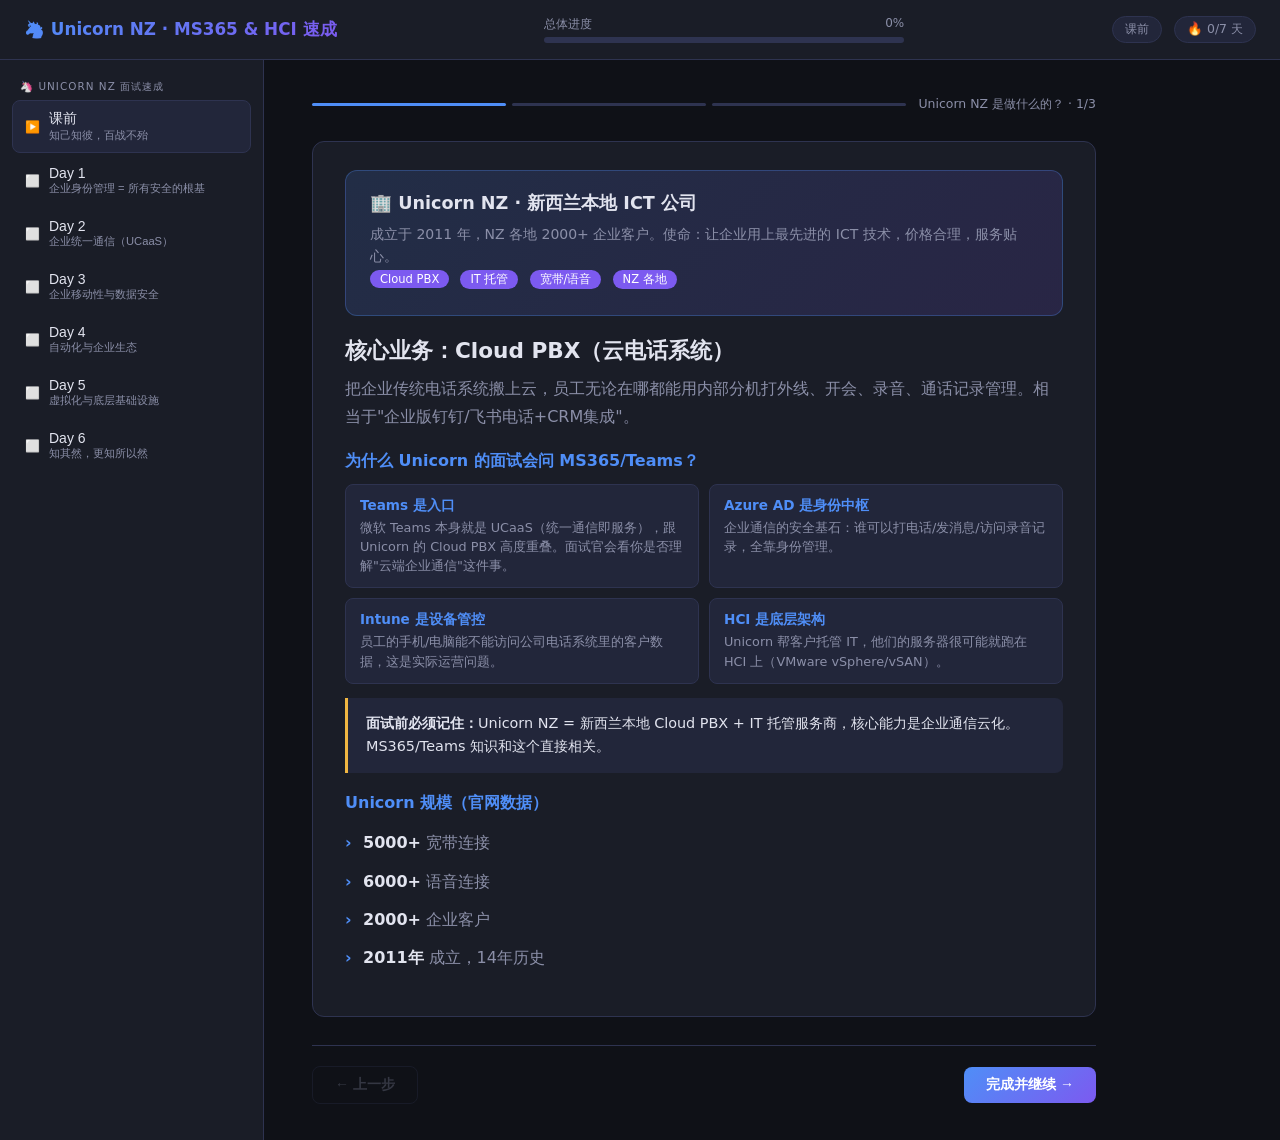
==== commit 5465f70d: "Complete rewrite: Unicorn NZ course + company intro + full interview prep" ====
--- a/index.html
+++ b/index.html
@@ -3,7 +3,7 @@
 <head>
   <meta charset="UTF-8">
   <meta name="viewport" content="width=device-width, initial-scale=1.0">
-  <title>MS365 & HCI 六天速成 · 交互式学习</title>
+  <title>Unicorn NZ · MS365 & HCI 六天速成 · 面试冲刺</title>
   <style>
     :root {
       --bg: #0f1117;
@@ -20,17 +20,8 @@
       --radius: 12px;
       --font: 'Segoe UI', system-ui, -apple-system, sans-serif;
     }
-
     * { box-sizing: border-box; margin: 0; padding: 0; }
-
-    body {
-      font-family: var(--font);
-      background: var(--bg);
-      color: var(--text);
-      min-height: 100vh;
-      display: flex;
-      flex-direction: column;
-    }
+    body { font-family: var(--font); background: var(--bg); color: var(--text); min-height: 100vh; display: flex; flex-direction: column; }
 
     /* ─── Header ─── */
     header {
@@ -45,1738 +36,1466 @@
       top: 0;
       z-index: 100;
     }
-
-    .logo {
-      font-weight: 700;
-      font-size: 1.1rem;
-      background: linear-gradient(135deg, var(--accent), var(--accent2));
-      -webkit-background-clip: text;
-      -webkit-text-fill-color: transparent;
-    }
-
-    .progress-bar-wrap {
-      flex: 1;
-      max-width: 400px;
-      margin: 0 32px;
-    }
-
-    .progress-label {
-      font-size: 0.75rem;
-      color: var(--text-dim);
-      margin-bottom: 4px;
-      display: flex;
-      justify-content: space-between;
-    }
-
-    .progress-track {
-      height: 6px;
-      background: var(--border);
-      border-radius: 99px;
-      overflow: hidden;
-    }
-
-    .progress-fill {
-      height: 100%;
-      background: linear-gradient(90deg, var(--accent), var(--accent2));
-      border-radius: 99px;
-      transition: width 0.4s ease;
-      width: 0%;
-    }
-
-    .header-right {
-      display: flex;
-      align-items: center;
-      gap: 16px;
-    }
-
-    .badge {
-      background: var(--surface2);
-      border: 1px solid var(--border);
-      border-radius: 99px;
-      padding: 4px 12px;
-      font-size: 0.8rem;
-      color: var(--text-dim);
-    }
+    .logo { font-weight: 700; font-size: 1.05rem; background: linear-gradient(135deg, var(--accent), var(--accent2)); -webkit-background-clip: text; -webkit-text-fill-color: transparent; }
+    .progress-bar-wrap { flex: 1; max-width: 360px; margin: 0 32px; }
+    .progress-label { font-size: 0.75rem; color: var(--text-dim); margin-bottom: 4px; display: flex; justify-content: space-between; }
+    .progress-track { height: 6px; background: var(--border); border-radius: 99px; overflow: hidden; }
+    .progress-fill { height: 100%; background: linear-gradient(90deg, var(--accent), var(--accent2)); border-radius: 99px; transition: width 0.4s ease; width: 0%; }
+    .header-right { display: flex; align-items: center; gap: 12px; }
+    .badge { background: var(--surface2); border: 1px solid var(--border); border-radius: 99px; padding: 4px 12px; font-size: 0.78rem; color: var(--text-dim); white-space: nowrap; }
 
     /* ─── Layout ─── */
-    .layout {
-      display: flex;
-      flex: 1;
-    }
+    .layout { display: flex; flex: 1; }
 
     /* ─── Sidebar ─── */
-    .sidebar {
-      width: 260px;
-      background: var(--surface);
-      border-right: 1px solid var(--border);
-      padding: 24px 16px;
-      overflow-y: auto;
-      flex-shrink: 0;
-    }
-
-    .sidebar-section {
-      margin-bottom: 28px;
-    }
-
-    .sidebar-title {
-      font-size: 0.7rem;
-      text-transform: uppercase;
-      letter-spacing: 0.1em;
-      color: var(--text-dim);
-      padding: 0 8px;
-      margin-bottom: 8px;
-    }
-
-    .module-btn {
-      width: 100%;
-      text-align: left;
-      background: none;
-      border: none;
-      color: var(--text);
-      padding: 10px 12px;
-      border-radius: var(--radius);
-      cursor: pointer;
-      font-size: 0.9rem;
-      display: flex;
-      align-items: center;
-      gap: 10px;
-      transition: background 0.15s;
-      margin-bottom: 2px;
-    }
-
+    .sidebar { width: 264px; background: var(--surface); border-right: 1px solid var(--border); padding: 20px 12px; overflow-y: auto; flex-shrink: 0; }
+    .sidebar-section { margin-bottom: 20px; }
+    .sidebar-section-label { font-size: 0.65rem; text-transform: uppercase; letter-spacing: 0.1em; color: var(--text-dim); padding: 0 8px; margin-bottom: 6px; }
+    .module-btn { width: 100%; text-align: left; background: none; border: 1px solid transparent; color: var(--text); padding: 9px 10px; border-radius: 8px; cursor: pointer; font-size: 0.875rem; display: flex; align-items: center; gap: 8px; transition: all 0.15s; margin-bottom: 2px; }
     .module-btn:hover { background: var(--surface2); }
-
-    .module-btn.active {
-      background: var(--surface2);
-      border: 1px solid var(--border);
-    }
-
-    .module-btn.done .status-icon { color: var(--green); }
-    .module-btn.active .status-icon { color: var(--accent); }
-    .module-btn.locked .status-icon { color: var(--text-dim); }
-
-    .status-icon { font-size: 0.8rem; width: 20px; text-align: center; }
-
-    .module-label {
-      display: flex;
-      flex-direction: column;
-    }
-
-    .module-name { font-weight: 500; }
-    .module-sub { font-size: 0.72rem; color: var(--text-dim); }
-
-    /* ─── Main Content ─── */
-    .main {
-      flex: 1;
-      padding: 40px 48px;
-      max-width: 860px;
-      overflow-y: auto;
-    }
-
-    .step-indicator {
-      display: flex;
-      align-items: center;
-      gap: 8px;
-      margin-bottom: 32px;
-      flex-wrap: wrap;
-    }
-
-    .step-pip {
-      width: 32px;
-      height: 4px;
-      border-radius: 99px;
-      background: var(--border);
-      transition: background 0.3s;
-    }
-
-    .step-pip.done { background: var(--green); }
-    .step-pip.active { background: var(--accent); }
-
-    .step-meta {
-      font-size: 0.8rem;
-      color: var(--text-dim);
-      margin-left: 8px;
-    }
+    .module-btn.active { background: var(--surface2); border-color: var(--border); }
+    .module-btn.done .si { color: var(--green); }
+    .module-btn.active .si { color: var(--accent); }
+    .si { font-size: 0.75rem; width: 18px; text-align: center; flex-shrink: 0; }
+    .ml { display: flex; flex-direction: column; }
+    .mn { font-weight: 500; }
+    .ms { font-size: 0.7rem; color: var(--text-dim); }
+
+    /* ─── Main ─── */
+    .main { flex: 1; padding: 36px 48px; max-width: 880px; overflow-y: auto; }
+
+    /* ─── Step indicator ─── */
+    .step-ind { display: flex; align-items: center; gap: 6px; margin-bottom: 28px; flex-wrap: wrap; }
+    .pip { height: 3px; flex: 1; min-width: 24px; border-radius: 99px; background: var(--border); transition: background 0.3s; }
+    .pip.done { background: var(--green); }
+    .pip.active { background: var(--accent); }
+    .smet { font-size: 0.78rem; color: var(--text-dim); margin-left: 6px; white-space: nowrap; }
 
     /* ─── Card ─── */
-    .card {
-      background: var(--surface);
-      border: 1px solid var(--border);
-      border-radius: var(--radius);
-      padding: 32px;
-      margin-bottom: 24px;
-    }
-
-    .card h2 {
-      font-size: 1.4rem;
-      margin-bottom: 8px;
-    }
-
-    .card h3 {
-      font-size: 1.1rem;
-      color: var(--accent);
-      margin: 24px 0 12px;
-    }
-
-    .card p {
-      line-height: 1.7;
-      color: var(--text-dim);
-      margin-bottom: 16px;
-    }
-
-    .card ul {
-      list-style: none;
-      margin: 12px 0;
-    }
-
-    .card li {
-      padding: 8px 0;
-      padding-left: 20px;
-      position: relative;
-      color: var(--text-dim);
-      line-height: 1.6;
-    }
-
-    .card li::before {
-      content: '›';
-      position: absolute;
-      left: 0;
-      color: var(--accent);
-      font-weight: 700;
-    }
-
-    .card li strong {
-      color: var(--text);
-    }
-
-    /* ─── Concept callout ─── */
-    .callout {
-      background: var(--surface2);
-      border-left: 3px solid var(--accent);
-      border-radius: 0 var(--radius) var(--radius) 0;
-      padding: 16px 20px;
-      margin: 16px 0;
-      font-size: 0.95rem;
-      line-height: 1.6;
-    }
-
+    .card { background: var(--surface); border: 1px solid var(--border); border-radius: var(--radius); padding: 28px 32px; margin-bottom: 20px; }
+    .card h2 { font-size: 1.35rem; margin-bottom: 10px; }
+    .card h3 { font-size: 1.0rem; color: var(--accent); margin: 20px 0 10px; }
+    .card p { line-height: 1.75; color: var(--text-dim); margin-bottom: 14px; }
+    .card ul { list-style: none; margin: 10px 0; }
+    .card li { padding: 6px 0 6px 18px; position: relative; color: var(--text-dim); line-height: 1.65; }
+    .card li::before { content: '›'; position: absolute; left: 0; color: var(--accent); font-weight: 700; }
+    .card li strong { color: var(--text); }
+
+    /* ─── Callout ─── */
+    .callout { background: var(--surface2); border-left: 3px solid var(--accent); border-radius: 0 8px 8px 0; padding: 14px 18px; margin: 14px 0; font-size: 0.9rem; line-height: 1.65; }
     .callout.green { border-color: var(--green); }
     .callout.yellow { border-color: var(--yellow); }
     .callout.red { border-color: var(--red); }
-
-    /* ─── Code block ─── */
-    .code-block {
-      background: #0d1117;
-      border: 1px solid var(--border);
-      border-radius: var(--radius);
-      overflow: hidden;
-      margin: 16px 0;
-    }
-
-    .code-header {
-      background: var(--surface2);
-      padding: 10px 16px;
-      display: flex;
-      align-items: center;
-      justify-content: space-between;
-      border-bottom: 1px solid var(--border);
-    }
-
-    .code-lang {
-      font-size: 0.75rem;
-      color: var(--text-dim);
-      text-transform: uppercase;
-      letter-spacing: 0.05em;
-    }
-
-    .copy-btn {
-      background: none;
-      border: 1px solid var(--border);
-      color: var(--text-dim);
-      padding: 3px 10px;
-      border-radius: 6px;
-      cursor: pointer;
-      font-size: 0.75rem;
-      transition: all 0.15s;
-    }
-
+    .callout.unicorn { border-color: #f0b642; background: rgba(240,182,66,0.08); }
+
+    /* ─── Code/Terminal ─── */
+    .code-block, .terminal { background: #0d1117; border: 1px solid var(--border); border-radius: var(--radius); overflow: hidden; margin: 14px 0; }
+    .code-header, .terminal-header { background: var(--surface2); padding: 9px 14px; display: flex; align-items: center; justify-content: space-between; border-bottom: 1px solid var(--border); }
+    .code-lang { font-size: 0.72rem; color: var(--text-dim); text-transform: uppercase; letter-spacing: 0.05em; }
+    .copy-btn { background: none; border: 1px solid var(--border); color: var(--text-dim); padding: 2px 9px; border-radius: 5px; cursor: pointer; font-size: 0.72rem; transition: all 0.15s; }
     .copy-btn:hover { border-color: var(--accent); color: var(--accent); }
-
-    .code-block pre {
-      padding: 20px;
-      overflow-x: auto;
-      font-family: 'Cascadia Code', 'Fira Code', 'Consolas', monospace;
-      font-size: 0.875rem;
-      line-height: 1.6;
-      color: #e2e4ef;
-    }
-
-    .code-block code {
-      font-family: inherit;
-    }
-
-    /* ─── Terminal emulator ─── */
-    .terminal {
-      background: #0d1117;
-      border: 1px solid var(--border);
-      border-radius: var(--radius);
-      overflow: hidden;
-      margin: 16px 0;
-    }
-
-    .terminal-header {
-      background: var(--surface2);
-      padding: 10px 16px;
-      display: flex;
-      align-items: center;
-      gap: 6px;
-    }
-
-    .dot { width: 12px; height: 12px; border-radius: 50%; }
+    .terminal-header { gap: 6px; }
+    .dot { width: 11px; height: 11px; border-radius: 50%; }
     .dot.red { background: #ff5f56; }
     .dot.yellow { background: #ffbd2e; }
     .dot.green { background: #27c93f; }
-
-    .terminal-title {
-      margin-left: 8px;
-      font-size: 0.78rem;
-      color: var(--text-dim);
-    }
-
-    .terminal-body {
-      padding: 16px 20px;
-      font-family: 'Cascadia Code', monospace;
-      font-size: 0.875rem;
-      line-height: 1.8;
-      min-height: 120px;
-    }
-
-    .terminal-line { color: #8b8fa8; }
-    .terminal-line.cmd { color: #e2e4ef; }
-    .terminal-line.cmd::before { content: '$ '; color: var(--green); }
-    .terminal-line.output { color: #79c0ff; }
-    .terminal-line.error { color: var(--red); }
-    .terminal-line.success { color: var(--green); }
+    .tt { padding: 16px 20px; font-family: 'Cascadia Code','Fira Code',Consolas,monospace; font-size: 0.85rem; line-height: 1.75; white-space: pre-wrap; }
+    .tl { color: #8b8fa8; }
+    .tl.cmd { color: #e2e4ef; }
+    .tl.cmd::before { content: '$ '; color: var(--green); }
+    .tl.out { color: #79c0ff; }
+    .tl.ok { color: var(--green); }
+    .tl.err { color: var(--red); }
 
     /* ─── Quiz ─── */
-    .quiz-card {
-      background: var(--surface);
-      border: 1px solid var(--border);
-      border-radius: var(--radius);
-      padding: 28px;
-      margin: 16px 0;
-    }
-
-    .quiz-q {
-      font-size: 1.05rem;
-      font-weight: 600;
-      margin-bottom: 20px;
-      line-height: 1.5;
-    }
-
-    .quiz-options { display: flex; flex-direction: column; gap: 10px; }
-
-    .quiz-option {
-      background: var(--surface2);
-      border: 1px solid var(--border);
-      border-radius: 8px;
-      padding: 14px 18px;
-      cursor: pointer;
-      transition: all 0.15s;
-      display: flex;
-      align-items: center;
-      gap: 12px;
-      font-size: 0.95rem;
-    }
-
-    .quiz-option:hover:not(.disabled) { border-color: var(--accent); }
-
-    .quiz-option.selected {
-      border-color: var(--accent);
-      background: rgba(79, 142, 247, 0.1);
-    }
-
-    .quiz-option.correct {
-      border-color: var(--green);
-      background: rgba(62, 207, 142, 0.1);
-    }
-
-    .quiz-option.wrong {
-      border-color: var(--red);
-      background: rgba(244, 112, 103, 0.1);
-    }
-
-    .quiz-option.disabled { cursor: default; opacity: 0.7; }
-
-    .opt-letter {
-      width: 26px;
-      height: 26px;
-      border-radius: 50%;
-      background: var(--border);
-      display: flex;
-      align-items: center;
-      justify-content: center;
-      font-size: 0.78rem;
-      font-weight: 700;
-      flex-shrink: 0;
-    }
-
-    .quiz-feedback {
-      margin-top: 16px;
-      padding: 14px 18px;
-      border-radius: 8px;
-      font-size: 0.9rem;
-      display: none;
-    }
-
-    .quiz-feedback.show { display: block; }
-    .quiz-feedback.correct { background: rgba(62, 207, 142, 0.12); border: 1px solid var(--green); color: var(--green); }
-    .quiz-feedback.wrong { background: rgba(244, 112, 103, 0.12); border: 1px solid var(--red); color: var(--red); }
-
-    /* ─── Navigation buttons ─── */
-    .nav-buttons {
-      display: flex;
-      justify-content: space-between;
-      align-items: center;
-      margin-top: 32px;
-      padding-top: 24px;
-      border-top: 1px solid var(--border);
-    }
-
-    .btn {
-      padding: 10px 24px;
-      border-radius: 8px;
-      font-size: 0.9rem;
-      font-weight: 600;
-      cursor: pointer;
-      border: none;
-      transition: all 0.15s;
-      display: inline-flex;
-      align-items: center;
-      gap: 8px;
-    }
-
-    .btn-ghost {
-      background: none;
-      border: 1px solid var(--border);
-      color: var(--text-dim);
-    }
-
+    .quiz-card { background: var(--surface); border: 1px solid var(--border); border-radius: var(--radius); padding: 24px 28px; margin: 14px 0; }
+    .quiz-q { font-size: 0.98rem; font-weight: 600; margin-bottom: 16px; line-height: 1.5; }
+    .quiz-opts { display: flex; flex-direction: column; gap: 8px; }
+    .quiz-opt { background: var(--surface2); border: 1px solid var(--border); border-radius: 8px; padding: 12px 16px; cursor: pointer; transition: all 0.15s; display: flex; align-items: center; gap: 10px; font-size: 0.9rem; }
+    .quiz-opt:hover:not(.disabled) { border-color: var(--accent); }
+    .quiz-opt.selected { border-color: var(--accent); background: rgba(79,142,247,0.1); }
+    .quiz-opt.correct { border-color: var(--green); background: rgba(62,207,142,0.1); }
+    .quiz-opt.wrong { border-color: var(--red); background: rgba(244,112,103,0.1); }
+    .quiz-opt.disabled { cursor: default; opacity: 0.65; }
+    .ol { width: 24px; height: 24px; border-radius: 50%; background: var(--border); display: flex; align-items: center; justify-content: center; font-size: 0.72rem; font-weight: 700; flex-shrink: 0; }
+    .qfb { margin-top: 12px; padding: 12px 16px; border-radius: 8px; font-size: 0.875rem; display: none; }
+    .qfb.show { display: block; }
+    .qfb.correct { background: rgba(62,207,142,0.12); border: 1px solid var(--green); color: var(--green); }
+    .qfb.wrong { background: rgba(244,112,103,0.12); border: 1px solid var(--red); color: var(--red); }
+
+    /* ─── Nav ─── */
+    .nav { display: flex; justify-content: space-between; align-items: center; margin-top: 28px; padding-top: 20px; border-top: 1px solid var(--border); }
+    .btn { padding: 9px 22px; border-radius: 8px; font-size: 0.875rem; font-weight: 600; cursor: pointer; border: none; transition: all 0.15s; display: inline-flex; align-items: center; gap: 6px; }
+    .btn-ghost { background: none; border: 1px solid var(--border); color: var(--text-dim); }
     .btn-ghost:hover { border-color: var(--text-dim); color: var(--text); }
-
-    .btn-primary {
-      background: linear-gradient(135deg, var(--accent), var(--accent2));
-      color: #fff;
-    }
-
-    .btn-primary:hover { opacity: 0.88; transform: translateY(-1px); }
-
-    .btn-success {
-      background: var(--green);
-      color: #0f1117;
-    }
-
-    .btn-success:hover { opacity: 0.9; }
-
-    .btn:disabled {
-      opacity: 0.35;
-      cursor: not-allowed;
-      transform: none;
-    }
-
-    /* ─── Inline code ─── */
-    code {
-      background: var(--surface2);
-      padding: 2px 6px;
-      border-radius: 4px;
-      font-family: 'Cascadia Code', monospace;
-      font-size: 0.85em;
-      color: #79c0ff;
-    }
-
-    /* ─── Concept highlight box ─── */
-    .concept-grid {
-      display: grid;
-      grid-template-columns: 1fr 1fr;
-      gap: 12px;
-      margin: 16px 0;
-    }
-
-    .concept-item {
-      background: var(--surface2);
-      border: 1px solid var(--border);
-      border-radius: 8px;
-      padding: 14px 16px;
-    }
-
-    .concept-item .term {
-      font-weight: 600;
-      font-size: 0.9rem;
-      margin-bottom: 4px;
-      color: var(--accent);
-    }
-
-    .concept-item .desc {
-      font-size: 0.82rem;
-      color: var(--text-dim);
-      line-height: 1.5;
-    }
-
-    /* ─── Completion screen ─── */
-    .completion-screen {
-      text-align: center;
-      padding: 60px 40px;
-    }
-
-    .completion-icon {
-      font-size: 4rem;
-      margin-bottom: 20px;
-    }
-
-    .completion-screen h2 {
-      font-size: 1.8rem;
-      margin-bottom: 12px;
-    }
-
-    .completion-screen p {
-      color: var(--text-dim);
-      font-size: 1rem;
-      max-width: 480px;
-      margin: 0 auto 28px;
-    }
+    .btn-primary { background: linear-gradient(135deg, var(--accent), var(--accent2)); color: #fff; }
+    .btn-primary:hover { opacity: 0.85; transform: translateY(-1px); }
+    .btn-success { background: var(--green); color: #0f1117; }
+    .btn:disabled { opacity: 0.3; cursor: not-allowed; transform: none; }
+
+    /* ─── Misc ─── */
+    code { background: var(--surface2); padding: 2px 5px; border-radius: 4px; font-family: 'Cascadia Code',monospace; font-size: 0.84em; color: #79c0ff; }
+
+    /* ─── Grid ─── */
+    .cgrid { display: grid; grid-template-columns: 1fr 1fr; gap: 10px; margin: 12px 0; }
+    .ci { background: var(--surface2); border: 1px solid var(--border); border-radius: 8px; padding: 12px 14px; }
+    .ci .term { font-weight: 600; font-size: 0.85rem; margin-bottom: 3px; color: var(--accent); }
+    .ci .desc { font-size: 0.8rem; color: var(--text-dim); line-height: 1.5; }
+
+    /* ─── Cheatsheet ─── */
+    .cheatsheet { background: var(--surface); border: 1px solid var(--yellow); border-radius: var(--radius); padding: 24px 28px; margin: 14px 0; }
+    .cheatsheet h3 { color: var(--yellow); margin-top: 0; }
+    .cs-table { width: 100%; border-collapse: collapse; margin-top: 12px; font-size: 0.875rem; }
+    .cs-table th { text-align: left; padding: 8px 12px; background: var(--surface2); border-bottom: 1px solid var(--border); color: var(--text-dim); font-size: 0.75rem; text-transform: uppercase; letter-spacing: 0.05em; }
+    .cs-table td { padding: 9px 12px; border-bottom: 1px solid var(--border); color: var(--text-dim); vertical-align: top; }
+    .cs-table tr:last-child td { border-bottom: none; }
+    .cs-table td:first-child { color: var(--text); font-weight: 500; }
+
+    /* ─── Completion ─── */
+    .done-screen { text-align: center; padding: 48px 32px; }
+    .done-icon { font-size: 3.5rem; margin-bottom: 16px; }
+    .done-screen h2 { font-size: 1.6rem; margin-bottom: 10px; }
+    .done-screen p { color: var(--text-dim); max-width: 460px; margin: 0 auto 24px; line-height: 1.65; }
+
+    /* ─── Company Banner ─── */
+    .co-banner { background: linear-gradient(135deg, rgba(79,142,247,0.15), rgba(124,90,240,0.15)); border: 1px solid rgba(79,142,247,0.3); border-radius: var(--radius); padding: 20px 24px; margin-bottom: 20px; }
+    .co-banner h2 { font-size: 1.1rem; margin-bottom: 8px; color: var(--text); }
+    .co-banner p { color: var(--text-dim); font-size: 0.875rem; line-height: 1.6; margin: 0; }
+    .co-banner .tag { display: inline-block; background: var(--accent2); color: #fff; border-radius: 99px; padding: 2px 10px; font-size: 0.72rem; margin-right: 6px; margin-bottom: 6px; }
 
     /* ─── Responsive ─── */
     @media (max-width: 768px) {
       .sidebar { display: none; }
-      .main { padding: 24px 20px; }
-      .concept-grid { grid-template-columns: 1fr; }
+      .main { padding: 20px 16px; }
+      .cgrid { grid-template-columns: 1fr; }
     }
-
-    /* ─── Scrollbar ─── */
-    ::-webkit-scrollbar { width: 6px; }
-    ::-webkit-scrollbar-track { background: transparent; }
+    ::-webkit-scrollbar { width: 5px; }
     ::-webkit-scrollbar-thumb { background: var(--border); border-radius: 99px; }
   </style>
 </head>
 <body>
 
-<!-- Header -->
 <header>
-  <div class="logo">MS365 & HCI · 六天速成</div>
+  <div class="logo">🦄 Unicorn NZ · MS365 & HCI 速成</div>
   <div class="progress-bar-wrap">
-    <div class="progress-label">
-      <span>总体进度</span>
-      <span id="progress-pct">0%</span>
-    </div>
-    <div class="progress-track">
-      <div class="progress-fill" id="progress-fill" style="width:0%"></div>
-    </div>
+    <div class="progress-label"><span>总体进度</span><span id="pct">0%</span></div>
+    <div class="progress-track"><div class="progress-fill" id="pfill" style="width:0%"></div></div>
   </div>
   <div class="header-right">
-    <span class="badge" id="current-module-badge">Day 1</span>
-    <span class="badge" id="streak-badge">🔥 已完成 0 天</span>
+    <span class="badge" id="mb">Day 1</span>
+    <span class="badge" id="sb">🔥 0/7 天</span>
   </div>
 </header>
 
 <div class="layout">
-  <!-- Sidebar -->
   <nav class="sidebar" id="sidebar"></nav>
-
-  <!-- Main -->
-  <main class="main" id="main-content">
-    <!-- Rendered by JS -->
-  </main>
+  <main class="main" id="main"></main>
 </div>
 
 <script>
-// ══════════════════════════════════════════════
-// COURSE DATA
-// ══════════════════════════════════════════════
-
-const COURSE = {
-  day1: {
-    title: 'Day 1 · Azure AD 身份与访问管理',
-    subtitle: '理解企业身份管理',
-    steps: [
-      {
-        id: 'd1s1', type: 'concept', title: '什么是 Azure AD？',
-        content: `
-          <h2>Azure AD = 微软的"中央空调"</h2>
-          <p>Azure Active Directory（现称 <strong>Microsoft Entra ID</strong>）是微软的云端身份服务。简单说：</p>
-          <div class="callout green">
-            企业的所有员工账号、权限、应用授权，都在 Azure AD 里管。它就像一栋大楼的<span style="color:var(--accent)">中央空调</span>——所有房间（微软服务）都从同一个地方获取暖气（身份验证）。
-          </div>
-          <h3>核心能力</h3>
-          <ul>
-            <li><strong>单点登录（SSO）</strong>：一次登录，访问所有微软服务（Teams、Outlook、Azure...）</li>
-            <li><strong>多因素认证（MFA）</strong>：密码 + 手机验证码，双重保险</li>
-            <li><strong>条件访问（Conditional Access）</strong>：基于位置/设备决定谁能登录</li>
-            <li><strong>应用代理</strong>：让远程员工安全访问本地应用</li>
-          </ul>
-          <h3>与传统 AD 的区别</h3>
-          <div class="concept-grid">
-            <div class="concept-item">
-              <div class="term">传统 AD（本地）</div>
-              <div class="desc">跑在企业自己的 Windows Server 上，只能在办公室内网用</div>
-            </div>
-            <div class="concept-item">
-              <div class="term">Azure AD（云端）</div>
-              <div class="desc">托管在微软云，全球各地都能访问，专为云+混合架构设计</div>
-            </div>
-          </div>
-        `
-      },
-      {
-        id: 'd1s2', type: 'quiz', title: '概念小测',
-        questions: [
-          {
-            q: 'Azure AD 的核心作用是什么？',
-            options: ['管理文件存储', '管理企业身份和访问权限', '托管企业网站', '发送营销邮件'],
-            answer: 1,
-            explanation: 'Azure AD 是身份即服务（IdaaS），专门管理"谁可以访问什么"。'
-          },
-          {
-            q: 'SSO（单点登录）最大的好处是？',
-            options: ['登录更快', '一次登录后访问所有已授权应用，无需重复输入密码', '节省服务器资源', '让密码更复杂'],
-            answer: 1,
-            explanation: 'SSO 的核心价值是用户体验+安全性——减少密码疲劳，同时集中管控权限。'
-          },
-          {
-            q: 'MFA（多因素认证）不属于以下哪种因素？',
-            options: ['你知道的东西（密码）', '你拥有的东西（手机）', '你是谁（指纹）', '你现在的位置（IP城市）'],
-            answer: 3,
-            explanation: 'MFA 三要素：你知道的（知识）、你拥有的（持有）、你本身的（生物特征）。"位置"是条件访问的判断依据，不是 MFA 因素。'
-          }
-        ]
-      },
-      {
-        id: 'd1s3', type: 'concept', title: 'Conditional Access 条件访问',
-        content: `
-          <h2>Conditional Access：基于上下文决定访问权限</h2>
-          <p>条件访问是 Azure AD 的"智能门卫"——不是简单允许/拒绝，而是根据情况决定：</p>
-          <div class="callout yellow">
-            <strong>IF</strong>（用户在非常用地点）<strong>AND</strong>（用的是个人设备）<strong>THEN</strong>（要求MFA或阻止访问）
-          </div>
-          <h3>常见条件</h3>
-          <ul>
-            <li><strong>位置</strong>：信任的 IP 范围 vs 未知地区</li>
-            <li><strong>设备状态</strong>：是否已注册/是否合规（MDM）</li>
-            <li><strong>风险级别</strong>：微软检测到异常登录行为</li>
-            <li><strong>应用类型</strong>：哪些应用需要强制 MFA</li>
-          </ul>
-          <h3>实际场景</h3>
-          <div class="concept-grid">
-            <div class="concept-item">
-              <div class="term">在家办公 🇳🇿</div>
-              <div class="desc">识别为非常用位置 → 要求手机 MFA 验证 → 通过</div>
-            </div>
-            <div class="concept-item">
-              <div class="term">公司内网 🏢</div>
-              <div class="desc">在信任 IP 范围内 → 直接放行，无需 MFA</div>
-            </div>
-          </ul>
-        `
-      },
-      {
-        id: 'd1s4', type: 'quiz', title: 'Conditional Access 小测',
-        questions: [
-          {
-            q: '如果用户从新城市登录且使用未注册设备，Conditional Access 最可能触发？',
-            options: ['直接允许', '要求 MFA', '永久封禁账号', '删除账号'],
-            answer: 1,
-            explanation: '非常用位置 + 未注册设备 = 风险升高，条件访问会要求额外验证（MFA）。'
-          }
-        ]
-      },
-      {
-        id: 'd1s5', type: 'code', title: '动手实验：Azure AD 用户与组',
-        content: `
-          <h2>来！搭一个简单的身份管理场景</h2>
-          <p>我们在 Azure portal 里创建一个用户，并把他加到"实习生"组：</p>
-
-          <div class="terminal">
-            <div class="terminal-header">
-              <span class="dot red"></span><span class="dot yellow"></span><span class="dot green"></span>
-              <span class="terminal-title">Azure AD · PowerShell / Portal 模拟</span>
-            </div>
-            <div class="terminal-body">
-              <div class="terminal-line cmd"># 步骤 1：创建新用户</div>
-              <div class="terminal-line output">New-AzureADUser -DisplayName "张三" \</div>
-              <div class="terminal-line output">  -UserPrincipalName "zhangsan@你的域名.onmicrosoft.com" \</div>
-              <div class="terminal-line output">  -MailNickName "zhangsan" -PasswordProfile $password</div>
-              <div class="terminal-line success">✅ 用户 zhangsan 已创建</div>
-              <br>
-              <div class="terminal-line cmd"># 步骤 2：创建"实习生"组</div>
-              <div class="terminal-line output">New-AzureADGroup -DisplayName "实习生" \</div>
-              <div class="terminal-line output">  -MailNickName "interns" -SecurityEnabled $true</div>
-              <div class="terminal-line success">✅ 组 interns 已创建</div>
-              <br>
-              <div class="terminal-line cmd"># 步骤 3：将用户加入组</div>
-              <div class="terminal-line output">Add-AzureADGroupMember -ObjectId (Get-AzureADGroup -SearchString "实习生").ObjectId \</div>
-              <div class="terminal-line output">  -RefObjectId (Get-AzureADUser -SearchString "张三").ObjectId</div>
-              <div class="terminal-line success">✅ 张三已加入"实习生"组</div>
-              <br>
-              <div class="terminal-line cmd"># 验证</div>
-              <div class="terminal-line output">Get-AzureADGroupMember -ObjectId (Get-AzureADGroup -SearchString "实习生").ObjectId</div>
-              <div class="terminal-line output">DisplayName  UserPrincipalName</div>
-              <div class="terminal-line output">-----------  -----------------</div>
-              <div class="terminal-line output">张三         zhangsan@yourdomain.onmicrosoft.com</div>
-            </div>
-          </div>
-
-          <div class="callout green">
-            <strong>核心逻辑：</strong>用户 → 加组 → 组分配权限。这样只要改组的权限，所有组员自动继承，不用一个个配。
-          </div>
-        `
-      },
-      {
-        id: 'd1s6', type: 'quiz', title: 'Day 1 综合小测',
-        questions: [
-          {
-            q: 'Azure AD 中，组（Group）和角色（Role）的核心区别是？',
-            options: [
-              '没有区别',
-              '组用于组织用户，角色用于分配权限/定义能做什么',
-              '组分配权限，角色组织用户',
-              '角色只能给管理员用'
-            ],
-            answer: 1,
-            explanation: '组 = 用户的集合（谁）；角色 = 权限的集合（能做什么）。两者配合实现"哪些人对哪些资源有什么权限"。'
-          },
-          {
-            q: '以下哪个是 Conditional Access 的判断条件？',
-            options: ['用户的心情', '用户的体重', '用户登录时的设备是否合规', '用户的汽车品牌'],
-            answer: 2,
-            explanation: 'Conditional Access 根据风险信号判断：设备状态、位置、登录风险等。设备合规性是常见条件之一。'
-          }
-        ]
-      },
-      {
-        id: 'd1s7', type: 'complete', title: 'Day 1 完成！',
-        content: `
-          <div class="completion-screen">
-            <div class="completion-icon">🎉</div>
-            <h2>Day 1 完成！</h2>
-            <p>Azure AD 身份管理基础已解锁。下一步：Microsoft Teams 管理。</p>
-            <button class="btn btn-primary" onclick="navigate('day2')">开始 Day 2 →</button>
-          </div>
-        `
-      }
-    ]
-  },
-
-  day2: {
-    title: 'Day 2 · Microsoft Teams 管理',
-    subtitle: '企业协作与统一通信',
-    steps: [
-      {
-        id: 'd2s1', type: 'concept', title: 'Teams 不只是聊天工具',
-        content: `
-          <h2>Teams 本质：统一通信平台（UCaaS）</h2>
-          <p>很多人以为 Teams 就是"企业版微信"，其实它远不止于此：</p>
-          <div class="callout">
-            Teams = <strong>聊天</strong> + <strong>会议</strong>（音频/视频） + <strong>电话</strong>（Cloud PBX） + <strong>应用</strong>（集成） 的集合
-          </div>
-          <h3>为什么 Unicorn NZ 看重这个？</h3>
-          <p>Unicorn 的核心业务是 <strong>Cloud PBX（云电话）</strong>——帮企业把传统电话系统搬上云。Teams 的音频会议功能就是在这个场景下的关键技术点：</p>
-          <ul>
-            <li><strong>外部拨入</strong>：普通电话也能拨打接入号加入 Teams 会议</li>
-            <li><strong>PSTN 集成</strong>：Teams 用户可以直接给手机、座机打电话</li>
-            <li><strong>会议策略</strong>：谁可以开电话会议、如何录音、谁可以共享屏幕</li>
-          </ul>
-          <h3>核心概念</h3>
-          <div class="concept-grid">
-            <div class="concept-item">
-              <div class="term">许可证（License）</div>
-              <div class="desc">Teams 基础免费，但音频会议、语音通话需要额外许可证</div>
-            </div>
-            <div class="concept-item">
-              <div class="term">会议策略（Policies）</div>
-              <div class="desc">管理员控制谁可以做什么：录音、共享屏幕、外部参与者</div>
-            </div>
-            <div class="concept-item">
-              <div class="term">团队（Team）vs 群组（Group）</div>
-              <div class="desc">Team = 协作空间；Group = 后台关联的 Azure AD 安全组</div>
-            </div>
-            <div class="concept-item">
-              <div class="term">频道（Channel）</div>
-              <div class="desc">Team 内的主题分区，私人频道需要特定权限才能加入</div>
-            </div>
-          </div>
-        `
-      },
-      {
-        id: 'd2s2', type: 'quiz', title: 'Teams 概念小测',
-        questions: [
-          {
-            q: 'Teams 的音频会议（Audio Conferencing）主要解决什么问题？',
-            options: [
-              '让用户发文字消息更快',
-              '让普通电话也能拨打接入号加入在线会议',
-              '让用户可以发文件',
-              '让用户可以改名'
-            ],
-            answer: 1,
-            explanation: '音频会议让没有电脑/手机的人用普通电话拨入会议，这是企业电话场景的核心需求。'
-          },
-          {
-            q: '在 Teams 管理后台，以下哪个不是管理员可以配置的？',
-            options: ['谁可以创建团队', '会议室的硬件温度', '音频会议的接入号码', '谁可以发起私人频道'],
-            answer: 1,
-            explanation: 'Teams 管理后台管理的是数字策略和权限，物理设备（如会议室温度）不在 Teams 管控范围内。'
-          }
-        ]
-      },
-      {
-        id: 'd2s3', type: 'code', title: '动手实验：Teams 管理员场景',
-        content: `
-          <h2>场景：作为 IT 管理员配置一个部门的 Teams</h2>
-          <p>假设市场部需要 Teams，要求：只有部门主管能创建私人频道，所有人能看到公开频道。</p>
-
-          <div class="terminal">
-            <div class="terminal-header">
-              <span class="dot red"></span><span class="dot yellow"></span><span class="dot green"></span>
-              <span class="terminal-title">Teams Admin Center / PowerShell 模拟</span>
-            </div>
-            <div class="terminal-body">
-              <div class="terminal-line cmd"># 步骤 1：创建市场部团队</div>
-              <div class="terminal-line output">New-Team -DisplayName "市场部" -MailNickName "marketing"</div>
-              <div class="terminal-line success">✅ 团队创建成功</div>
-              <br>
-              <div class="terminal-line cmd"># 步骤 2：配置私人频道策略（限制创建权限）</div>
-              <div class="terminal-line output">Set-CsTeamsChannelsPolicy -Identity "MarketingPrivateChannelPolicy" \</div>
-              <div class="terminal-line output">  -AllowPrivateChannelCreation $false</div>
-              <div class="terminal-line success">✅ 已限制：普通成员不可创建私人频道</div>
-              <br>
-              <div class="terminal-line cmd"># 步骤 3：分配策略给用户组</div>
-              <div class="terminal-line output">Grant-CsTeamsChannelsPolicy -PolicyName "MarketingPrivateChannelPolicy" \</div>
-              <div class="terminal-line output">  -Group "marketing_staff_group_objectid"</div>
-              <div class="terminal-line success">✅ 策略已分配给市场部组成员的 Azure AD 组</div>
-              <br>
-              <div class="terminal-line cmd"># 步骤 4：验证配置</div>
-              <div class="terminal-line output">Get-CsTeamsChannelsPolicy -Identity "MarketingPrivateChannelPolicy" | Format-List</div>
-              <div class="terminal-line output">Identity               : Tag:MarketingPrivateChannelPolicy</div>
-              <div class="terminal-line output">AllowPrivateChannelCreation : False</div>
-              <div class="terminal-line output">AllowPrivateChannelDiscovery : True</div>
-            </div>
-          </div>
-
-          <div class="callout green">
-            <strong>面试记住这句话：</strong>"Teams 的策略是通过 Azure AD 组分配的，组内所有成员自动继承对应权限，这是大规模管理的高效方式。"
-          </div>
-        `
-      },
-      {
-        id: 'd2s4', type: 'quiz', title: 'Day 2 综合小测',
-        questions: [
-          {
-            q: 'Teams 和 Azure AD 的关系是？',
-            options: [
-              '完全独立，没有关系',
-              'Teams 用户账号就是 Azure AD 账号，权限由 Azure AD 管理',
-              'Teams 使用独立的用户数据库',
-              'Teams 管理员独立于 Azure AD'
-            ],
-            answer: 1,
-            explanation: 'Teams 的身份体系完全基于 Azure AD——你在 Teams 里创建一个用户，实际是在 Azure AD 里创建了一个账号。'
-          },
-          {
-            q: '为什么 Cloud PBX 公司（像 Unicorn）会关注 Teams 的音频会议？',
-            options: [
-              '因为 Teams 视频更清晰',
-              '因为音频会议是 PSTN 语音和云会议的结合点，是云电话的核心能力',
-              '因为 Teams 聊天功能免费',
-              '因为可以自定义头像'
-            ],
-            answer: 1,
-            explanation: 'Cloud PBX 的核心是让企业电话上云。Teams 音频会议连接了公网电话(PSTN)和在线会议，是关键技术集成点。'
-          }
-        ]
-      },
-      {
-        id: 'd2s5', type: 'complete', title: 'Day 2 完成！',
-        content: `
-          <div class="completion-screen">
-            <div class="completion-icon">🎉</div>
-            <h2>Day 2 完成！</h2>
-            <p>Teams 管理基础已解锁。下一步：Intune 设备管理。</p>
-            <button class="btn btn-primary" onclick="navigate('day3')">开始 Day 3 →</button>
-          </div>
-        `
-      }
-    ]
-  },
-
-  day3: {
-    title: 'Day 3 · Intune 设备管理',
-    subtitle: '企业移动性与设备安全',
-    steps: [
-      {
-        id: 'd3s1', type: 'concept', title: '企业为什么要管设备？',
-        content: `
-          <h2>BYOD 时代的企业安全难题</h2>
-          <p>现在很多人用自己手机、平板办公——公司怎么保证上面的数据安全，又不侵犯员工隐私？</p>
-          <div class="callout yellow">
-            平衡点：<strong>公司数据进得去，个人数据保得住</strong>
-          </div>
-          <h3>Intune 解决两个核心问题</h3>
-          <div class="concept-grid">
-            <div class="concept-item">
-              <div class="term">MDM（移动设备管理）</div>
-              <div class="desc">公司完全管控设备：远程锁机、远程擦除、强制密码策略、加密存储。适合公司发的设备（COPE）。</div>
-            </div>
-            <div class="concept-item">
-              <div class="term">MAM（移动应用管理）</div>
-              <div class="desc">只管理公司应用和数据，不碰员工个人数据。适合员工自有设备（BYOD）。</div>
-            </div>
-          </div>
-          <h3>关键概念</h3>
-          <ul>
-            <li><strong>设备注册</strong>：员工手机加入公司管理（公司设备强制注册，BYOD 自愿注册）</li>
-            <li><strong>合规策略</strong>：设备必须满足条件才能访问公司数据（密码强度、加密状态、是否越狱）</li>
-            <li><strong>条件访问</strong>：设备不合规 → 阻止访问公司数据（配合 Azure AD）</li>
-          </ul>
-        `
-      },
-      {
-        id: 'd3s2', type: 'quiz', title: 'Intune 概念小测',
-        questions: [
-          {
-            q: 'MDM 和 MAM 的核心区别是？',
-            options: [
-              'MDM 是男的，MAM 是女的',
-              'MDM 管理整个设备，MAM 只管理公司应用和数据',
-              'MAM 比 MDM 更严格',
-              '没有任何区别'
-            ],
-            answer: 1,
-            explanation: 'MDM = 整台设备管控（公司手机）；MAM = 只管公司应用和数据（员工自带手机）。'
-          },
-          {
-            q: '远程擦除（Full Wipe）和选择性擦除（Selective Wipe）的区别？',
-            options: [
-              '没有任何区别',
-              'Full Wipe 删除所有数据；Selective Wipe 只删除公司应用和管理的数据，保留个人数据',
-              'Selective Wipe 删除所有数据',
-              '两者都只删除公司数据'
-            ],
-            answer: 1,
-            explanation: '这是 BYOD 场景的核心区别：员工离职时，公司只能选择性擦除，否则会侵犯员工隐私。'
-          }
-        ]
-      },
-      {
-        id: 'd3s3', type: 'code', title: '动手实验：Intune 合规策略配置',
-        content: `
-          <h2>场景：配置一个设备合规策略，要求密码强度 + 加密</h2>
-
-          <div class="terminal">
-            <div class="terminal-header">
-              <span class="dot red"></span><span class="dot yellow"></span><span class="dot green"></span>
-              <span class="terminal-title">Microsoft Endpoint Manager / Intune 模拟</span>
-            </div>
-            <div class="terminal-body">
-              <div class="terminal-line cmd"># 步骤 1：创建设备合规策略</div>
-              <div class="terminal-line output">New-DeviceCompliancePolicy -DisplayName "基础安全策略" \</div>
-              <div class="terminal-line output">  -Platform "Android" \</div>
-              <div class="terminal-line output">  -PasswordRequired $true \</div>
-              <div class="terminal-line output">  -PasswordMinLength 8 \</div>
-              <div class="terminal-line output">  -PasswordComplexCharactersRequired $true \</div>
-              <div class="terminal-line output">  -EncryptionRequired $true \</div>
-              <div class="terminal-line output">  -DeviceThreatProtectionEnabled $true</div>
-              <div class="terminal-line success">✅ 合规策略创建成功</div>
-              <br>
-              <div class="terminal-line cmd"># 步骤 2：关联到 Azure AD 条件访问</div>
-              <div class="terminal-line output">New-ConditionalAccessPolicy -DisplayName "合规设备才可访问 Exchange" \</div>
-              <div class="terminal-line output">  -GrantControl "RequireCompliantDevice" \</div>
-              <div class="terminal-line output">  -IncludedWorkloads "ExchangeOnline" \</div>
-              <div class="terminal-line output">  -ExcludedGroups @("IT-Admins")</div>
-              <div class="terminal-line success">✅ 条件访问策略已激活：不合规设备无法访问邮箱</div>
-              <br>
-              <div class="terminal-line cmd"># 步骤 3：模拟设备状态检查</div>
-              <div class="terminal-line output">Get-MgDevice -Filter "AccountEnabled eq true" |</div>
-              <div class="terminal-line output">  Select-Object DisplayName, ComplianceState, OperatingSystem</div>
-              <div class="terminal-line output">DisplayName    ComplianceState  OperatingSystem</div>
-              <div class="terminal-line output">-----------    ----------------  ---------------</div>
-              <div class="terminal-line output">张三的 Pixel   Compliant        Android</div>
-              <div class="terminal-line output">李四的三星     NonCompliant     Android</div>
-              <div class="terminal-line error">⚠️ 李四的设备未加密，已被阻止访问公司邮件</div>
-            </div>
-          </div>
-
-          <div class="callout green">
-            <strong>面试记住这句话：</strong>"Intune 合规策略配合 Azure AD 条件访问，形成"设备不合规 → 阻止访问公司数据"的闭环，这是零信任安全的基础。"
-          </div>
-        `
-      },
-      {
-        id: 'd3s4', type: 'complete', title: 'Day 3 完成！',
-        content: `
-          <div class="completion-screen">
-            <div class="completion-icon">🎉</div>
-            <h2>Day 3 完成！</h2>
-            <p>Intune 设备管理已解锁。下一步：Power Platform + M365 全家桶串联。</p>
-            <button class="btn btn-primary" onclick="navigate('day4')">开始 Day 4 →</button>
-          </div>
-        `
-      }
-    ]
-  },
-
-  day4: {
-    title: 'Day 4 · Power Platform + M365 全家桶',
-    subtitle: '自动化与生态串联',
-    steps: [
-      {
-        id: 'd4s1', type: 'concept', title: 'M365 全家桶的正确理解方式',
-        content: `
-          <h2>M365 不是工具集合，是生态系统</h2>
-          <p>很多人把 M365 当成"微软出的几个独立软件"。其实它们是互通的：</p>
-          <div class="callout">
-            Azure AD（身份）+ Teams（协作）+ Intune（设备）+ SharePoint（文件）+ Power Automate（自动化）= M365 全家桶
-          </div>
-          <h3>组件关系图</h3>
-          <div class="concept-grid">
-            <div class="concept-item">
-              <div class="term">🔐 Azure AD</div>
-              <div class="desc">所有组件的身份基础——统一登录和权限</div>
-            </div>
-            <div class="concept-item">
-              <div class="term">💬 Teams</div>
-              <div class="desc">统一通信入口——聊天、会议、语音</div>
-            </div>
-            <div class="concept-item">
-              <div class="term">📱 Intune</div>
-              <div class="desc">设备安全——管控和合规</div>
-            </div>
-            <div class="concept-item">
-              <div class="term">📁 SharePoint</div>
-              <div class="desc">内容管理——文件存储、权限、协作</div>
-            </div>
-            <div class="concept-item">
-              <div class="term">⚡ Power Automate</div>
-              <div class="desc">工作流自动化——把重复的事交给程序</div>
-            </div>
-            <div class="concept-item">
-              <div class="term">🎨 Power Apps</div>
-              <div class="desc">低代码应用——非技术人员也能搭简单工具</div>
-            </div>
-          </div>
-        `
-      },
-      {
-        id: 'd4s2', type: 'concept', title: 'Power Automate 入门',
-        content: `
-          <h2>Power Automate = 微软的 IFTTT</h2>
-          <p>把那些重复性的审批、通知、数据处理自动化，你只需要定义规则，程序帮你跑。</p>
-          <h3>触发方式</h3>
-          <ul>
-            <li><strong>自动触发</strong>：当某事件发生时（如收到邮件、当新文件上传）</li>
-            <li><strong>手动触发</strong>：点击按钮运行（如"一键提交周报"）</li>
-            <li><strong>计划触发</strong>：定时执行（如每天早上 9 点发日程汇总）</li>
-          </ul>
-          <h3>实战场景</h3>
-          <div class="callout green">
-            <strong>示例：</strong>当市场部分享新文件到 SharePoint → 自动发 Teams 消息通知团队 → 同时在 Excel 里记录一条日志 → 给经理发邮件确认
-          </div>
-          <p>这些在 Power Automate 里只需要拖拽式配置，不需要写代码。</p>
-        `
-      },
-      {
-        id: 'd4s3', type: 'quiz', title: 'Power Platform 小测',
-        questions: [
-          {
-            q: 'SharePoint 和 OneDrive 的核心区别是？',
-            options: [
-              '没有任何区别',
-              'SharePoint 是团队文件库（共享）；OneDrive 是个人文件存储',
-              'OneDrive 比 SharePoint 更大',
-              'SharePoint 不能存文件'
-            ],
-            answer: 1,
-            explanation: 'OneDrive = 个人网盘，仅自己访问；SharePoint = 团队/企业文件库，多人协作、权限管理、版本控制。'
-          },
-          {
-            q: 'Power Automate 的"计划触发"最适合什么场景？',
-            options: [
-              '实时聊天消息处理',
-              '每天早上定时发送日程汇总、报表',
-              '用户点击按钮',
-              '文件上传时'
-            ],
-            answer: 1,
-            explanation: '计划触发适合周期性的后台任务，如日报、周报、定时检查。'
-          }
-        ]
-      },
-      {
-        id: 'd4s4', type: 'code', title: '动手实验：设计一个自动化工单流',
-        content: `
-          <h2>场景：IT 部门的工单自动处理流</h2>
-          <p>员工提交工单 → 自动分配给 IT 人员 → 处理完成后通知提交人</p>
-
-          <div class="terminal">
-            <div class="terminal-header">
-              <span class="dot red"></span><span class="dot yellow"></span><span class="dot green"></span>
-              <span class="terminal-title">Power Automate · 设计器模拟</span>
-            </div>
-            <div class="terminal-body">
-              <div class="terminal-line cmd"># Power Automate 流程设计（拖拽式，代码仅为示意）</div>
-              <br>
-              <div class="terminal-line output">┌─────────────────────────────────┐</div>
-              <div class="terminal-line output">│ 1. 触发：当有人在 SharePoint    │</div>
-              <div class="terminal-line output">│    列表提交新工单                │</div>
-              <div class="terminal-line output">└──────────────┬──────────────────┘</div>
-              <div class="terminal-line output">               ↓</div>
-              <div class="terminal-line output">┌─────────────────────────────────┐</div>
-              <div class="terminal-line output">│ 2. 条件：工单类型 = "硬件问题"   │</div>
-              <div class="terminal-line output">│    YES → 分配给硬件组           │</div>
-              <div class="terminal-line output">│    NO  → 分配给软件组           │</div>
-              <div class="terminal-line output">└──────────────┬──────────────────┘</div>
-              <div class="terminal-line output">               ↓</div>
-              <div class="terminal-line output">┌─────────────────────────────────┐</div>
-              <div class="terminal-line output">│ 3. 发送 Teams 消息给对应组      │</div>
-              <div class="terminal-line output">│    "新工单：张三的键盘坏了"       │</div>
-              <div class="terminal-line output">└──────────────┬──────────────────┘</div>
-              <div class="terminal-line output">               ↓</div>
-              <div class="terminal-line output">┌─────────────────────────────────┐</div>
-              <div class="terminal-line output">│ 4. 更新 SharePoint 工单状态      │</div>
-              <div class="terminal-line output">│    已分配 → 处理中              │</div>
-              <div class="terminal-line output">└─────────────────────────────────┘</div>
-              <br>
-              <div class="terminal-line success">✅ 流程已激活，每有新工单自动分配并通知</div>
-              <br>
-              <div class="terminal-line cmd"># Power Automate 关键操作类型</div>
-              <div class="terminal-line output">• 触发（Trigger）：SharePoint、Outlook、Teams、Schedule...</div>
-              <div class="terminal-line output">• 条件（Condition）：if/else 分支</div>
-              <div class="terminal-line output">• 操作（Action）：发送邮件/消息、更新记录、审批</div>
-              <div class="terminal-line output">• 循环（Apply to each）：遍历数组/列表</div>
-            </div>
-          </div>
-        `
-      },
-      {
-        id: 'd4s5', type: 'complete', title: 'Day 4 完成！',
-        content: `
-          <div class="completion-screen">
-            <div class="completion-icon">🎉</div>
-            <h2>Day 4 完成！</h2>
-            <p>M365 全家桶串联已解锁。下一步：HCI 虚拟化基础。</p>
-            <button class="btn btn-primary" onclick="navigate('day5')">开始 Day 5 →</button>
-          </div>
-        `
-      }
-    ]
-  },
-
-  day5: {
-    title: 'Day 5 · HCI 超融合架构',
-    subtitle: '虚拟化与基础设施',
-    steps: [
-      {
-        id: 'd5s1', type: 'concept', title: '从虚拟化到 HCI',
-        content: `
-          <h2>为什么需要虚拟化？</h2>
-          <p>传统做法：一台物理服务器跑一个应用 → 资源浪费 + 管理复杂</p>
-          <div class="callout">
-            虚拟化：在一台物理服务器上同时跑多个"假电脑"（虚拟机），就像公寓隔间——共享硬件，独立运行
-          </div>
-          <h3>核心组件</h3>
-          <ul>
-            <li><strong>ESXi / vSphere</strong>：安装在每台物理机上的虚拟化平台（"房东"）</li>
-            <li><strong>VM（虚拟机）</strong>：虚拟化出来的"假电脑"，每台跑一个操作系统</li>
-            <li><strong>vSAN</strong>：VMware 的软件定义存储，把本地磁盘变成共享存储池</li>
-            <li><strong>vCenter</strong>：管理多个 ESXi 主机的中央控制台（"物业管理系统"）</li>
-          </ul>
-          <h3>传统三层 vs HCI</h3>
-          <div class="concept-grid">
-            <div class="concept-item">
-              <div class="term">传统三层架构</div>
-              <div class="desc">计算服务器 + 存储网络（SAN）+ 网络交换机 — 分开买、分开管、分开扩展</div>
-            </div>
-            <div class="concept-item">
-              <div class="term">HCI 超融合</div>
-              <div class="desc">计算+存储+网络融合在一个节点，横向扩展（加节点=同时加计算+存储），NZ 中小企业 IT 首选</div>
-            </div>
-          </div>
-        `
-      },
-      {
-        id: 'd5s2', type: 'quiz', title: 'HCI 概念小测',
-        questions: [
-          {
-            q: 'HCI（超融合基础架构）的"超"体现在哪里？',
-            options: [
-              '比传统架构更贵',
-              '计算、存储、网络融合在同一个节点里，横向扩展',
-              '只能跑微软的系统',
-              '必须用公有云'
-            ],
-            answer: 1,
-            explanation: '"超" = 融合（Converged）：传统架构分开管计算/存储/网络，HCI 把它们"拧"在一起，扩展更简单。'
-          },
-          {
-            q: 'vSAN 在 HCI 中的作用是？',
-            options: [
-              '网络管理',
-              '把本地磁盘变成共享存储池，所有节点都可以访问',
-              '跑虚拟机的CPU调度',
-              '监控温度'
-            ],
-            answer: 1,
-            explanation: 'vSAN 是 VMware 的软件定义存储——把N个节点的本地磁盘聚合成分布式共享存储，替代传统 SAN。'
-          }
-        ]
-      },
-      {
-        id: 'd5s3', type: 'concept', title: 'HCI 的实际优势',
-        content: `
-          <h2>为什么 NZ 中小企业爱用 HCI？</h2>
-          <h3>vsan / HCI 的四大优势</h3>
-          <ul>
-            <li><strong>简化管理</strong>：一个控制台（vCenter）管所有节点和 VM</li>
-            <li><strong>弹性扩展</strong>：业务增长？加一个节点即可，同时增加计算+存储</li>
-            <li><strong>高可用</strong>：VM 可以自动在节点间漂移，一台故障不影响业务</li>
-            <li><strong>成本合理</strong>：不用买独立存储网络设备，硬件整合后性价比更高</li>
-          </ul>
-          <div class="callout yellow">
-            <strong>什么时候用 HCI vs 传统架构？</strong><br>
-            · HCI：中小型企业、需要快速部署、预算有限、运维人员少<br>
-            · 传统架构：超大规模、极高性能需求、有专门的存储团队
-          </div>
-        `
-      },
-      {
-        id: 'd5s4', type: 'code', title: 'HCI 场景：vSphere 日常操作',
-        content: `
-          <h2>场景：创建一台 VM 并配置高可用</h2>
-
-          <div class="terminal">
-            <div class="terminal-header">
-              <span class="dot red"></span><span class="dot yellow"></span><span class="dot green"></span>
-              <span class="terminal-title">vSphere Client / PowerCLI 模拟</span>
-            </div>
-            <div class="terminal-body">
-              <div class="terminal-line cmd"># 步骤 1：连接到 vCenter</div>
-              <div class="terminal-line output">Connect-VIServer -Server vcenter.unicorn.nz -User admin@vsphere.local</div>
-              <div class="terminal-line success">✅ 已连接 vCenter</div>
-              <br>
-              <div class="terminal-line cmd"># 步骤 2：创建 VM（WinServer 2022）</div>
-              <div class="terminal-line output">New-VM -Name "WebServer-01" \</div>
-              <div class="terminal-line output">  -ResourcePool "Production" \</div>
-              <div class="terminal-line output">  -NumCpu 4 -MemoryGB 16 \</div>
-              <div class="terminal-line output">  -DiskGB 100 -NetworkName "VM Network" \</div>
-              <div class="terminal-line output">  -Datastore "vsanDatastore"</div>
-              <div class="terminal-line success">✅ VM WebServer-01 已创建（100GB SSD, 4核, 16GB RAM）</div>
-              <br>
-              <div class="terminal-line cmd"># 步骤 3：配置 HA（高可用）</div>
-              <div class="terminal-line output">Get-Cluster "Production-Cluster" |</div>
-              <div class="terminal-line output">  Set-HA -Enabled $true -RestartPriority "Medium"</div>
-              <div class="terminal-line success">✅ HA 已启用：节点故障时 VM 自动在其他节点重启</div>
-              <br>
-              <div class="terminal-line cmd"># 步骤 4：查看集群状态</div>
-              <div class="terminal-line output">Get-Cluster "Production-Cluster" | Get-VMHost | Select-Object Name,ConnectionState,MemoryUsageGB</div>
-              <div class="terminal-line output">Name          ConnectionState  MemoryUsageGB</div>
-              <div class="terminal-line output">----          --------------  -------------</div>
-              <div class="terminal-line output">esxi-01.unic  Connected       256 / 512GB</div>
-              <div class="terminal-line output">esxi-02.unic  Connected       248 / 512GB</div>
-              <div class="terminal-line output">esxi-03.unic  Connected       261 / 512GB</div>
-              <div class="terminal-line success">✅ 集群健康：3节点，内存利用率均衡</div>
-            </div>
-          </div>
-        `
-      },
-      {
-        id: 'd5s5', type: 'quiz', title: 'Day 5 综合小测',
-        questions: [
-          {
-            q: '一个 HCI 集群有 3 个节点，每个节点有 500GB 本地 SSD。在 vSAN 纠删码模式下，可用容量是多少？',
-            options: [
-              '1500GB',
-              '约 500GB（副本模式）',
-              '约 333GB（1 副本）',
-              '0GB，vSAN 需要独立存储服务器'
-            ],
-            answer: 2,
-            explanation: 'vSAN 默认副本因子是 2（即每份数据存2份），3节点集群的可用容量 ≈ 总容量/副本因子 = 1500GB/2 ≈ 500GB（未考虑纠删码开销，实际会更少）。'
-          }
-        ]
-      },
-      {
-        id: 'd5s6', type: 'complete', title: 'Day 5 完成！',
-        content: `
-          <div class="completion-screen">
-            <div class="completion-icon">🎉</div>
-            <h2>Day 5 完成！</h2>
-            <p>HCI 虚拟化基础已解锁。最后一步：知识串联 + 面试冲刺！</p>
-            <button class="btn btn-primary" onclick="navigate('day6')">开始 Day 6 →</button>
-          </div>
-        `
-      }
-    ]
-  },
-
-  day6: {
-    title: 'Day 6 · 串联与面试冲刺',
-    subtitle: '知识串联 + 实战面试题',
-    steps: [
-      {
-        id: 'd6s1', type: 'concept', title: 'M365 + HCI 架构全图',
-        content: `
-          <h2>把六天知识串联成一张图</h2>
-          <div class="callout">
-            从上到下理解整个架构：
-          </div>
-          <div style="background:#0d1117;border-radius:12px;padding:24px;margin:16px 0;font-family:monospace;font-size:0.85rem;line-height:1.8">
-<pre style="color:#8b8fa8;margin:0">
-         ┌─────────────────────────────────────────────┐
-         │        用户身份 ←→ Azure AD（身份中枢）        │
-         └──────────────────────┬──────────────────────┘
-                                ↓
-  ┌──────────────┬──────────────────────┬──────────────────┐
-  ↓              ↓                      ↓                  ↓
-┌────────┐  ┌──────────┐  ┌─────────────────┐  ┌─────────────┐
-│ Teams  │  │ Intune   │  │ Power Automate  │  │ SharePoint  │
-│ 协作   │  │ 设备管理 │  │ 自动化工作流    │  │ 文件管理    │
-└────────┘  └──────────┘  └─────────────────┘  └─────────────┘
-                                ↓
-         ┌─────────────────────────────────────────────┐
-         │         底层基础设施：HCI 虚拟化平台           │
-         │    （VMware vSphere / vSAN / VM 高可用集群）   │
-         └─────────────────────────────────────────────┘
-</pre>
-          </div>
-          <h3>记住这个层级关系</h3>
-          <ul>
-            <li><strong>身份层</strong>：Azure AD 统一管所有人、所有组件的账号和权限</li>
-            <li><strong>应用层</strong>：Teams、Intune、Power Platform、SharePoint 各司其职</li>
-            <li><strong>基础设施层</strong>：HCI 提供计算/存储/网络，支撑所有上层服务</li>
-          </ul>
-        `
-      },
-      {
-        id: 'd6s2', type: 'quiz', title: '综合面试题练习',
-        questions: [
-          {
-            q: '"介绍一下 Azure AD 的 Conditional Access"——最好的回答结构是？',
-            options: [
-              '从技术原理讲起，越详细越好',
-              '先给一句话定义，再讲1-2个实际应用场景，最后提和 Intune 的配合',
-              '只讲技术原理，不讲场景',
-              '背诵微软官方文档'
-            ],
-            answer: 1,
-            explanation: '面试不是考试，是沟通。先定义让面试官知道你懂，再讲场景证明你会用，最后串联其他知识点展示全局观。'
-          },
-          {
-            q: 'HCI 相比传统三层架构，最大的优势是什么？',
-            options: [
-              'HCI 更便宜，所以更好',
-              '扩展简单：加节点同时加计算和存储，无需单独配存储网络',
-              'HCI 可以跑在任何硬件上',
-              '传统架构已经过时了'
-            ],
-            answer: 1,
-            explanation: 'HCI 的核心价值是简化运维和弹性扩展，尤其适合中小企业和需要快速部署的场景。'
-          },
-          {
-            q: '如果要给员工的自带手机（BYOD）远程抹除公司数据，但不删除个人数据，应该用什么技术？',
-            options: [
-              'MDM Full Wipe',
-              'MAM Selective Wipe',
-              '删除整个手机',
-              '让员工自己删除'
-            ],
-            answer: 1,
-            explanation: 'MAM（移动应用管理）的选择性擦除（Selective Wipe）只移除公司管理的企业应用和数据，保留个人数据，是 BYOD 场景的标准做法。'
-          }
-        ]
-      },
-      {
-        id: 'd6s3', type: 'code', title: '面试场景：设计一个零信任安全架构',
-        content: `
-          <h2>高难度面试题：设计一个基于 M365 的零信任安全架构</h2>
-          <p>这类题没有标准答案，重要的是展示思路和全局观。</p>
-
-          <div class="terminal">
-            <div class="terminal-header">
-              <span class="dot red"></span><span class="dot yellow"></span><span class="dot green"></span>
-              <span class="terminal-title">面试口述要点（建议按这个逻辑回答）</span>
-            </div>
-            <div class="terminal-body">
-              <div class="terminal-line cmd"># 回答框架：5层架构</div>
-              <br>
-              <div class="terminal-line output">第一层：身份验证（Identity）</div>
-              <div class="terminal-line output">  → Azure AD + MFA + Conditional Access</div>
-              <div class="terminal-line output">  → "永远不信任，总是验证"：无论在哪登录，都验证身份+设备状态</div>
-              <br>
-              <div class="terminal-line output">第二层：设备管理（Device）</div>
-              <div class="terminal-line output">  → Intune 注册所有设备（MDM）</div>
-              <div class="terminal-line output">  → 合规策略：密码、加密、是否越狱/root</div>
-              <div class="terminal-line output">  → 不合规设备 → Azure AD 条件访问阻止</div>
-              <br>
-              <div class="terminal-line output">第三层：数据保护（Data）</div>
-              <div class="terminal-line output">  → SharePoint/OneDrive 敏感标签（MIP）</div>
-              <div class="terminal-line output">  → 离开公司环境的数据无法打开/转发</div>
-              <br>
-              <div class="terminal-line output">第四层：应用管控（Apps）</div>
-              <div class="terminal-line output">  → Teams / Office 365 应用策略</div>
-              <div class="terminal-line output">  → 限制哪些 app 可以访问公司数据</div>
-              <br>
-              <div class="terminal-line output">第五层：基础设施（Infrastructure）</div>
-              <div class="terminal-line output">  → HCI 虚拟化平台的安全基线</div>
-              <div class="terminal-line output">  → VM 防病毒、DR 备份、网络分段</div>
-              <br>
-              <div class="terminal-line cmd"># 关键概念：零信任三要素</div>
-              <div class="terminal-line output">① 显实验证（Verify explicitly）—— 每次访问都验证身份、设备、位置</div>
-              <div class="terminal-line output">② 最小权限访问（Least privilege access）—— 只给刚好够用的权限</div>
-              <div class="terminal-line output">③ 假设已被入侵（Assume breach）—— 限制爆炸半径，持续检测</div>
-            </div>
-          </div>
-        `
-      },
-      {
-        id: 'd6s4', type: 'complete', title: '🎉 全部完成！',
-        content: `
-          <div class="completion-screen">
-            <div class="completion-icon">🏆</div>
-            <h2>六天速成完成！</h2>
-            <p>你已经掌握了 MS365 管理员和 HCI 虚拟化的核心知识。<br>去 Unicorn NZ 的面试，展示你的全局架构思维吧。</p>
-            <div style="margin: 24px 0">
-              <div style="font-size:2.4rem;margin-bottom:8px">🔥</div>
-              <div style="color:var(--text-dim)">总体进度</div>
-              <div style="font-size:1.4rem;font-weight:700;color:var(--green)" id="final-score">100%</div>
-            </div>
-            <p style="color:var(--text-dim);font-size:0.85rem;margin-top:16px">
-              面试核心：Azure AD（身份）→ Teams/Intune（应用）→ Power Platform（自动化）→ HCI（底层）<br>
-              记住：展示全局思维 > 背细节
-            </p>
-          </div>
-        `
-      }
-    ]
-  }
-};
-
-// ══════════════════════════════════════════════
-// STATE
-// ══════════════════════════════════════════════
-
-const ALL_DAYS = ['day1','day2','day3','day4','day5','day6'];
-const STORAGE_KEY = 'ms365-learning-v1';
-
-function getState() {
-  try {
-    return JSON.parse(localStorage.getItem(STORAGE_KEY) || '{}');
-  } catch { return {}; }
+'use strict';
+
+// ═══════════════════════════════════════════════════
+// COURSE DATA — fully expanded
+// ═══════════════════════════════════════════════════
+
+const DATA = {
+
+// ───────────────────────────────────────────────
+// PRE-COURSE: Company Introduction
+// ───────────────────────────────────────────────
+pre: {
+  title: '课前 · Unicorn NZ 公司概览',
+  subtitle: '知己知彼，百战不殆',
+  steps: [
+    {
+      id: 'pre1', type: 'concept', title: 'Unicorn NZ 是做什么的？',
+      content: `
+<div class="co-banner">
+  <h2>🏢 Unicorn NZ · 新西兰本地 ICT 公司</h2>
+  <p>成立于 2011 年，NZ 各地 2000+ 企业客户。使命：让企业用上最先进的 ICT 技术，价格合理，服务贴心。</p>
+  <div>
+    <span class="tag">Cloud PBX</span>
+    <span class="tag">IT 托管</span>
+    <span class="tag">宽带/语音</span>
+    <span class="tag">NZ 各地</span>
+  </div>
+</div>
+
+<h2>核心业务：Cloud PBX（云电话系统）</h2>
+<p>把企业传统电话系统搬上云，员工无论在哪都能用内部分机打外线、开会、录音、通话记录管理。相当于"企业版钉钉/飞书电话+CRM集成"。</p>
+
+<h3>为什么 Unicorn 的面试会问 MS365/Teams？</h3>
+<div class="cgrid">
+  <div class="ci">
+    <div class="term">Teams 是入口</div>
+    <div class="desc">微软 Teams 本身就是 UCaaS（统一通信即服务），跟 Unicorn 的 Cloud PBX 高度重叠。面试官会看你是否理解"云端企业通信"这件事。</div>
+  </div>
+  <div class="ci">
+    <div class="term">Azure AD 是身份中枢</div>
+    <div class="desc">企业通信的安全基石：谁可以打电话/发消息/访问录音记录，全靠身份管理。</div>
+  </div>
+  <div class="ci">
+    <div class="term">Intune 是设备管控</div>
+    <div class="desc">员工的手机/电脑能不能访问公司电话系统里的客户数据，这是实际运营问题。</div>
+  </div>
+  <div class="ci">
+    <div class="term">HCI 是底层架构</div>
+    <div class="desc">Unicorn 帮客户托管 IT，他们的服务器很可能就跑在 HCI 上（VMware vSphere/vSAN）。</div>
+  </div>
+</div>
+
+<div class="callout yellow">
+  <strong>面试前必须记住：</strong>Unicorn NZ = 新西兰本地 Cloud PBX + IT 托管服务商，核心能力是企业通信云化。MS365/Teams 知识和这个直接相关。
+</div>
+
+<h3>Unicorn 规模（官网数据）</h3>
+<ul>
+  <li><strong>5000+</strong> 宽带连接</li>
+  <li><strong>6000+</strong> 语音连接</li>
+  <li><strong>2000+</strong> 企业客户</li>
+  <li><strong>2011年</strong> 成立，14年历史</li>
+</ul>
+      `
+    },
+    {
+      id: 'pre2', type: 'quiz', title: '公司认知小测',
+      questions: [
+        {
+          q: 'Unicorn NZ 的核心产品/服务是什么？',
+          options: ['手机硬件销售', 'Cloud PBX（云电话系统）+ IT 托管服务', '网页设计', '电商平台'],
+          answer: 1,
+          explanation: 'Unicorn 核心是 Cloud PBX——帮企业把电话系统搬上云，配合 IT 托管服务。官网明确说"Cloud PBX + IT Care"是两大支柱。'
+        },
+        {
+          q: '为什么 Unicorn 的面试会考 Azure AD / Teams 相关知识？',
+          options: [
+            '因为面试官喜欢考微软认证内容',
+            '因为 Teams 本身是 UCaaS 产品，和 Unicorn 的 Cloud PBX 业务高度相关',
+            '因为新西兰政府要求所有公司用微软',
+            '因为 Azure AD 免费'
+          ],
+          answer: 1,
+          explanation: 'Teams 是微软的 UCaaS 平台，Unicorn 做 Cloud PBX 天然和它竞争/互补。理解 Teams 的架构和管理，是理解企业云通信的基础。'
+        },
+        {
+          q: 'Unicorn NZ 服务的客户主要在哪里？',
+          options: ['只在奥克兰', '只在北岛', '新西兰全国各地', '主要在澳大利亚'],
+          answer: 2,
+          explanation: '官网说"Customers are all over New Zealand, not just in Auckland"。NZ 全国各地都有业务。'
+        }
+      ]
+    },
+    {
+      id: 'pre3', type: 'complete', title: '公司概览完成！',
+      content: `
+<div class="done-screen">
+  <div class="done-icon">🦄</div>
+  <h2>Unicorn NZ 概览已解锁</h2>
+  <p>现在你知道了：这是一家做企业云通信+IT托管的NZ本地公司。面试时提到他们的 Cloud PBX 业务会加分。</p>
+  <button class="btn btn-primary" onclick="navigate('day1',0)">开始 Day 1 · Azure AD →</button>
+</div>
+      `
+    }
+  ]
+},
+
+// ───────────────────────────────────────────────
+// DAY 1: Azure AD
+// ───────────────────────────────────────────────
+day1: {
+  title: 'Day 1 · Azure AD 身份与访问管理',
+  subtitle: '企业身份管理 = 所有安全的根基',
+  steps: [
+    {
+      id: 'd1s1', type: 'concept', title: 'Azure AD 的本质',
+      content: `
+<h2>Azure AD = 微软的"中央空调"</h2>
+<p>Azure Active Directory（现称 <strong>Microsoft Entra ID</strong>）是云端身份服务。简单理解：</p>
+<div class="callout">
+  员工账号、权限、应用授权——全部在 Azure AD 里管。就像大楼的中央空调：所有房间（微软服务）都从同一个地方获取暖气（身份验证）。
+</div>
+
+<h3>核心能力</h3>
+<ul>
+  <li><strong>SSO（单点登录）</strong>：一次登录，访问所有已授权应用（Teams、Outlook、Azure、SharePoint...）</li>
+  <li><strong>MFA（多因素认证）</strong>：密码+手机验证码，双重保险</li>
+  <li><strong>Conditional Access（条件访问）</strong>：基于位置/设备/风险决定谁能登录</li>
+  <li><strong>应用单一登录</strong>：SAML / OIDC / OAuth 集成</li>
+</ul>
+
+<h3>Azure AD vs 传统 AD</h3>
+<div class="cgrid">
+  <div class="ci">
+    <div class="term">传统 AD（本地）</div>
+    <div class="desc">跑在 Windows Server 上，只能在内网用，适合纯本地架构</div>
+  </div>
+  <div class="ci">
+    <div class="term">Azure AD（云）</div>
+    <div class="desc">托管在微软云，全球可访问，原生支持 SaaS 和混合云架构</div>
+  </div>
+</div>
+
+<h3>与 Unicorn 的关系</h3>
+<p>Unicorn 的 Cloud PBX 系统（如 Teams Direct Routing）依赖 Azure AD 做身份验证——谁可以用哪个分机、谁可以听录音、谁可以改配置，全在 Azure AD 里管。</p>
+      `
+    },
+    {
+      id: 'd1s2', type: 'quiz', title: 'Azure AD 基础概念',
+      questions: [
+        {
+          q: 'Azure AD 的 Conditional Access 主要解决什么问题？',
+          options: [
+            '让用户登录更快',
+            '基于位置/设备/风险信号，动态决定是否允许访问',
+            '降低 Azure 账单',
+            '自动创建用户账号'
+          ],
+          answer: 1,
+          explanation: 'Conditional Access 是"智能门卫"：IF（非常用位置）AND（个人设备）THEN（要求 MFA 或阻止）。这是零信任安全的核心组件。'
+        },
+        {
+          q: 'SSO 的核心价值是？',
+          options: [
+            '节省服务器资源',
+            '一次登录访问所有授权应用，减少密码疲劳，集中管控权限',
+            '让密码更复杂',
+            '加快网速'
+          ],
+          answer: 1,
+          explanation: 'SSO（Single Sign-On）让用户记一个密码，同时让 IT 可以集中管控——安全+体验双赢。'
+        },
+        {
+          q: '以下哪个是 MFA 的认证因素？',
+          options: [
+            '你家的地址',
+            '你拥有的东西（手机/令牌）',
+            '你汽车的型号',
+            '你常去的餐厅'
+          ],
+          answer: 1,
+          explanation: 'MFA 三要素：你知道的（密码）、你拥有的（手机/硬件令牌）、你本身的（指纹/面部）。位置不是 MFA 因素，是 Conditional Access 的判断条件。'
+        }
+      ]
+    },
+    {
+      id: 'd1s3', type: 'concept', title: 'Conditional Access 深度讲解',
+      content: `
+<h2>Conditional Access 实战场景</h2>
+<p>面试经常会问："Conditional Access 什么时候触发？"最好的回答是结合场景：</p>
+
+<div class="callout yellow">
+  <strong>回答模板：</strong>"当用户登录时，Azure AD 会评估多个信号——登录位置、设备状态、风险评分。如果用户从非常用城市登录且使用未注册设备，系统会要求额外验证（MFA）或直接阻止访问。"
+</div>
+
+<h3>三大判断条件</h3>
+<ul>
+  <li><strong>位置（Location）</strong>：信任的办公 IP vs 未知地区/ VPN 之外</li>
+  <li><strong>设备（Device）</strong>：是否 Intune 注册？是否满足合规策略？</li>
+  <li><strong>风险（Risk）</strong>：微软 Entra ID Protection 检测到的异常行为</li>
+</ul>
+
+<h3>典型配置示例</h3>
+<div class="cgrid">
+  <div class="ci">
+    <div class="term">场景：在这里上班 🇳🇿</div>
+    <div class="desc">信任 IP 段 → 直接放行，不要求 MFA</div>
+  </div>
+  <div class="ci">
+    <div class="term">场景：出差到海外 🌏</div>
+    <div class="desc">非信任位置 → 要求手机 MFA 验证</div>
+  </div>
+  <div class="ci">
+    <div class="term">场景：个人手机尝试登录 📱</div>
+    <div class="desc">未注册 Intune → 阻止访问公司数据</div>
+  </div>
+  <div class="ci">
+    <div class="term">场景：检测到暴力破解 🚨</div>
+    <div class="desc">风险评分升高 → 强制 MFA 或阻止</div>
+  </div>
+</div>
+
+<h3>结合 Intune 的实际案例</h3>
+<p>Unicorn 的 IT 托管客户中，很多员工用个人手机访问 Teams/企业微信。如果这部手机没注册 Intune，Conditional Access 会直接阻止打开公司数据——这是 <strong>MDM + CA</strong> 联动保护企业数据的典型场景。</p>
+      `
+    },
+    {
+      id: 'd1s4', type: 'code', title: '动手实验：Azure AD 用户与组',
+      content: `
+<h2>场景：给新员工开通账号并分配到"实习生"组</h2>
+<p>实际操作在 Azure Portal 或 PowerShell。面试能用大白话描述流程即可。</p>
+
+<div class="terminal">
+  <div class="terminal-header">
+    <span class="dot red"></span><span class="dot yellow"></span><span class="dot green"></span>
+    <span class="terminal-title">Azure AD · PowerShell 模拟</span>
+  </div>
+  <div class="tt">
+<span class="tl cmd"># 步骤 1：创建用户</span>
+<span class="tl out">New-AzureADUser -DisplayName "张三" \</span>
+<span class="tl out">  -UserPrincipalName "zhangsan@unicornnz.onmicrosoft.com" \</span>
+<span class="tl out">  -MailNickName "zhangsan" -PasswordProfile $pw</span>
+<span class="tl ok">✅ 用户 zhangsan 已创建</span>
+
+<span class="tl cmd"># 步骤 2：创建"实习生"组</span>
+<span class="tl out">New-AzureADGroup -DisplayName "实习生" \</span>
+<span class="tl out">  -MailNickName "interns" -SecurityEnabled $true</span>
+<span class="tl ok">✅ 组 interns 已创建</span>
+
+<span class="tl cmd"># 步骤 3：把用户加入组（组分配权限，成员自动继承）</span>
+<span class="tl out">Add-AzureADGroupMember -ObjectId (Get-AzureADGroup -SearchString "实习生").ObjectId \</span>
+<span class="tl out">  -RefObjectId (Get-AzureADUser -SearchString "张三").ObjectId</span>
+<span class="tl ok">✅ 张三已加入"实习生"组</span>
+
+<span class="tl cmd"># 验证</span>
+<span class="tl out">Get-AzureADGroupMember -ObjectId (Get-AzureADGroup -SearchString "实习生").ObjectId</span>
+<span class="tl out">DisplayName     UserPrincipalName</span>
+<span class="tl out">-----------     -----------------</span>
+<span class="tl out">张三            zhangsan@unicornnz.onmicrosoft.com</span>
+  </div>
+</div>
+
+<div class="callout green">
+  <strong>面试核心回答：</strong>"Azure AD 里，我们用组（Group）管理权限。用户加进组，就自动获得该组的所有权限。这样只要改组的权限，所有成员自动生效，不用一个个配。"
+</div>
+      `
+    },
+    {
+      id: 'd1s5', type: 'quiz', title: 'Azure AD 综合小测',
+      questions: [
+        {
+          q: 'Azure AD 中，组（Group）和角色（Role）的核心区别是？',
+          options: [
+            '没有区别',
+            '组是用户的集合（谁），角色是权限的集合（能做什么）',
+            '角色是用户的集合，组是权限的集合',
+            '只有管理员才能被加进组'
+          ],
+          answer: 1,
+          explanation: '组 = 成员管理；角色 = 权限定义。两者配合："哪些人（组）"对"哪些资源"有"什么权限（角色）"。'
+        },
+        {
+          q: '如果 Unicorn 要给所有出差海外的员工强制 MFA，正确的实现方式是？',
+          options: [
+            '要求所有员工换密码',
+            '在公司网络中禁止所有访问',
+            '配置 Azure AD Conditional Access，条件=非信任位置，强制操作=要求 MFA',
+            '让员工每天签到'
+          ],
+          answer: 2,
+          explanation: 'Conditional Access 的标准用法：创建访问策略，条件（非信任位置）+ 强制操作（要求 MFA），所有匹配条件的登录自动触发。'
+        }
+      ]
+    },
+    {
+      id: 'd1s6', type: 'complete', title: 'Day 1 完成！',
+      content: `
+<div class="done-screen">
+  <div class="done-icon">✅</div>
+  <h2>Day 1 完成！Azure AD 已解锁</h2>
+  <p>身份管理是所有企业安全的根基。记住：组管理成员，角色管理权限，Conditional Access 是动态门卫。</p>
+  <button class="btn btn-primary" onclick="navigate('day2',0)">开始 Day 2 · Teams 管理 →</button>
+</div>
+      `
+    }
+  ]
+},
+
+// ───────────────────────────────────────────────
+// DAY 2: Teams Management
+// ───────────────────────────────────────────────
+day2: {
+  title: 'Day 2 · Microsoft Teams 管理',
+  subtitle: '企业统一通信（UCaaS）',
+  steps: [
+    {
+      id: 'd2s1', type: 'concept', title: 'Teams 不只是聊天工具',
+      content: `
+<h2>Teams 本质：统一通信平台（UCaaS）</h2>
+<p>很多人以为 Teams = "企业版微信"。其实它是：</p>
+<div class="callout">
+  Teams = <strong>聊天</strong> + <strong>会议</strong>（音频/视频/PSTN） + <strong>电话</strong>（Cloud PBX） + <strong>应用集成</strong>
+</div>
+
+<h3>为什么 Unicorn 看重 Teams？</h3>
+<div class="cgrid">
+  <div class="ci">
+    <div class="term">🎯 竞争/互补关系</div>
+    <div class="desc">Unicorn 做 Cloud PBX，Teams 也是 UCaaS 平台。面试者理解 Teams 的架构和管理，说明理解"企业通信云化"这个大赛道。</div>
+  </div>
+  <div class="ci">
+    <div class="term">📞 音频会议（PSTN）</div>
+    <div class="desc">Teams 的音频会议让普通电话也能拨入会议——这和 Unicorn 的 Cloud PBX 接入号功能直接竞争/互补。</div>
+  </div>
+  <div class="ci">
+    <div class="term">🔐 配合 Azure AD</div>
+    <div class="desc">Teams 的身份、权限、审计全部基于 Azure AD。理解 Teams = 理解企业通信安全的全貌。</div>
+  </div>
+  <div class="ci">
+    <div class="term">☁️ Direct Routing</div>
+    <div class="desc">Teams Direct Routing 让企业用本地 SBC 连接 PSTN 电话网络——这是中大型企业用 Teams 替代传统 PBX 的关键技术。</div>
+  </div>
+</div>
+
+<h3>核心概念速查</h3>
+<ul>
+  <li><strong>许可证</strong>：Teams 基础免费；音频会议、语音通话需要额外许可证</li>
+  <li><strong>会议策略</strong>：管理员控制谁可以录音、共享屏幕、外部拨入</li>
+  <li><strong>Teams vs Office 365 Group</strong>：创建一个 Team 会自动创建对应的 Azure AD Group</li>
+  <li><strong>私人频道</strong>：需要特定权限才能创建/加入</li>
+</ul>
+      `
+    },
+    {
+      id: 'd2s2', type: 'quiz', title: 'Teams 概念小测',
+      questions: [
+        {
+          q: 'Teams 的"音频会议（Audio Conferencing）"主要解决什么问题？',
+          options: [
+            '让聊天消息发送更快',
+            '让普通电话也能拨打接入号加入在线会议',
+            '让用户可以改头像',
+            '让会议自动录制'
+          ],
+          answer: 1,
+          explanation: '音频会议让没有电脑/手机的人用普通电话拨入 Teams 会议，这是企业电话场景的标配功能，也是 PSTN 集成的核心。'
+        },
+        {
+          q: 'Teams 的会议策略（Meeting Policies）可以控制什么？',
+          options: [
+            '会议室的温度',
+            '谁可以录音、谁可以共享屏幕、谁可以邀请外部参与者',
+            '用户的消息发送频率',
+            '用户的网络带宽'
+          ],
+          answer: 1,
+          explanation: '会议策略是管理员控制会议行为的工具：录音、屏幕共享、外部参与、PSTN 接入等都可以精细控制。'
+        }
+      ]
+    },
+    {
+      id: 'd2s3', type: 'code', title: '动手实验：Teams 管理员场景',
+      content: `
+<h2>场景：作为 Unicorn IT 管理员，配置市场部 Teams 环境</h2>
+<p>要求：只有主管能创建私人频道，所有人能看到公开频道。</p>
+
+<div class="terminal">
+  <div class="terminal-header">
+    <span class="dot red"></span><span class="dot yellow"></span><span class="dot green"></span>
+    <span class="terminal-title">Teams Admin Center / PowerShell 模拟</span>
+  </div>
+  <div class="tt">
+<span class="tl cmd"># 步骤 1：创建市场部团队</span>
+<span class="tl out">New-Team -DisplayName "市场部" -MailNickName "marketing"</span>
+<span class="tl ok">✅ 团队创建成功</span>
+
+<span class="tl cmd"># 步骤 2：创建私人频道策略（限制普通成员创建权限）</span>
+<span class="tl out">Set-CsTeamsChannelsPolicy -Identity "MktPrivateChannelPolicy" \</span>
+<span class="tl out">  -AllowPrivateChannelCreation $false</span>
+<span class="tl ok">✅ 已限制：普通成员不可创建私人频道</span>
+
+<span class="tl cmd"># 步骤 3：将策略分配给市场部 Azure AD 组</span>
+<span class="tl out">Grant-CsTeamsChannelsPolicy -PolicyName "MktPrivateChannelPolicy" \</span>
+<span class="tl out">  -Group "az-ad-marketing-group-object-id"</span>
+<span class="tl ok">✅ 策略已分配，组内成员自动继承</span>
+
+<span class="tl cmd"># 步骤 4：配置音频会议（让外部电话能拨入）</span>
+<span class="tl out">Set-CsTeamsAudioConferencingPolicy -Identity "Marketing-Audio" \</span>
+<span class="tl out">  -AllowDialInUserToLeavePstnConferencing $true \</span>
+<span class="tl out">  -ConferenceMode "dual"</span>
+<span class="tl ok">✅ 音频会议已启用：PSTN 接入号码已配置</span>
+  </div>
+</div>
+
+<div class="callout green">
+  <strong>面试核心回答：</strong>"Teams 的策略通过 Azure AD 组分配，组内成员自动继承对应权限。这是大规模管理的高效方式——改策略，所有人即时生效。"
+</div>
+      `
+    },
+    {
+      id: 'd2s4', type: 'quiz', title: 'Teams + Azure AD 关系',
+      questions: [
+        {
+          q: 'Teams 和 Azure AD 的关系是？',
+          options: [
+            '完全独立',
+            'Teams 用户账号就是 Azure AD 账号，权限由 Azure AD 统一管理',
+            'Teams 有自己独立的用户数据库',
+            'Teams 管理员和 Azure AD 管理员是同一个人'
+          ],
+          answer: 1,
+          explanation: 'Teams 100% 基于 Azure AD——创建 Teams 用户 = 在 Azure AD 创建账号；设置 Teams 权限 = 在 Azure AD 配置组和角色。'
+        },
+        {
+          q: 'Unicorn NZ 做 Cloud PBX，面试问 Teams 音频会议是考什么？',
+          options: [
+            '考打字速度',
+            '考是否理解"云电话+会议融合"这个 UCaaS 核心概念',
+            '考是否背下了微软产品名',
+            '考新西兰地理'
+          ],
+          answer: 1,
+          explanation: 'Teams 音频会议是 PSTN 电话和在线会议的结合点——这正是 Unicorn 核心业务 Cloud PBX 的关键技术。理解这个说明你懂行业。'
+        }
+      ]
+    },
+    {
+      id: 'd2s5', type: 'complete', title: 'Day 2 完成！',
+      content: `
+<div class="done-screen">
+  <div class="done-icon">✅</div>
+  <h2>Day 2 完成！Teams 管理已解锁</h2>
+  <p>Teams = 统一通信平台，不是聊天工具。记住：Teams 基于 Azure AD，音频会议是 PSTN 和在线会议的融合点。</p>
+  <button class="btn btn-primary" onclick="navigate('day3',0)">开始 Day 3 · Intune 设备管理 →</button>
+</div>
+      `
+    }
+  ]
+},
+
+// ───────────────────────────────────────────────
+// DAY 3: Intune
+// ───────────────────────────────────────────────
+day3: {
+  title: 'Day 3 · Intune 设备管理',
+  subtitle: '企业移动性与数据安全',
+  steps: [
+    {
+      id: 'd3s1', type: 'concept', title: '企业为什么要管设备？',
+      content: `
+<h2>BYOD 时代的安全难题</h2>
+<p>员工用自己手机办公——公司怎么保证数据安全，又不侵犯隐私？</p>
+<div class="callout yellow">
+  平衡点：<strong>公司数据进得去，个人数据保得住</strong>
+</div>
+
+<h3>Unicorn 的实际场景</h3>
+<p>Unicorn 帮企业托管 IT 时，很多客户的员工用个人手机登录 Teams/企业微信访问公司数据。如果这部手机中了恶意软件，公司客户数据就暴露了。Intune 就是来解决这个问题的。</p>
+
+<h3>Intune 两大核心能力</h3>
+<div class="cgrid">
+  <div class="ci">
+    <div class="term">MDM（设备管理）</div>
+    <div class="desc">公司完全管控设备：远程锁机、远程擦除、强制密码、加密存储。<br><strong>适合：</strong>公司发的设备（COPE）</div>
+  </div>
+  <div class="ci">
+    <div class="term">MAM（应用管理）</div>
+    <div class="desc">只管理公司应用和数据，不碰员工个人数据（照片、微信等）。<br><strong>适合：</strong>员工自带设备（BYOD）</div>
+  </div>
+</div>
+
+<h3>关键概念</h3>
+<ul>
+  <li><strong>设备注册</strong>：员工手机加入公司管理（COPE 强制注册，BYOD 自愿注册）</li>
+  <li><strong>合规策略</strong>：设备必须满足条件才能访问公司数据（密码强度、加密状态、是否越狱）</li>
+  <li><strong>条件访问</strong>：设备不合规 → Azure AD 阻止访问公司数据</li>
+  <li><strong>选择性擦除（Selective Wipe）</strong>：只删公司数据，保留个人数据——BYOD 必备</li>
+</ul>
+      `
+    },
+    {
+      id: 'd3s2', type: 'quiz', title: 'Intune 概念小测',
+      questions: [
+        {
+          q: 'MDM（设备管理）和 MAM（应用管理）的核心区别是？',
+          options: [
+            'MDM 管应用，MAM 管设备',
+            'MDM 管理整个设备，MAM 只管理公司应用和数据',
+            '两者完全一样',
+            'MAM 比 MDM 更贵'
+          ],
+          answer: 1,
+          explanation: 'MDM = 整台设备管（公司手机）；MAM = 只管公司应用和数据（员工自带手机）。这是 BYOD 场景的核心区别。'
+        },
+        {
+          q: '员工离职时，公司想删掉他手机上的公司邮件但保留个人照片，正确的操作是？',
+          options: [
+            '远程全量擦除（Full Wipe）',
+            '选择性擦除（Selective Wipe / MAM Wipe）',
+            '让员工自己删',
+            '把手机砸了'
+          ],
+          answer: 1,
+          explanation: 'Selective Wipe（也叫 MAM Wipe）只删除公司管理的企业应用和数据，保留手机上的个人内容。这是 BYOD 场景的法律要求（新西兰隐私法）。'
+        }
+      ]
+    },
+    {
+      id: 'd3s3', type: 'code', title: '动手实验：Intune 合规策略 + CA 联动',
+      content: `
+<h2>场景：配置合规策略——不合规设备禁止访问公司邮件</h2>
+<p>这是企业安全的标配组合：Intune 合规策略 + Azure AD 条件访问。</p>
+
+<div class="terminal">
+  <div class="terminal-header">
+    <span class="dot red"></span><span class="dot yellow"></span><span class="dot green"></span>
+    <span class="terminal-title">Microsoft Endpoint Manager / Intune 模拟</span>
+  </div>
+  <div class="tt">
+<span class="tl cmd"># 步骤 1：创建设备合规策略</span>
+<span class="tl out">New-DeviceCompliancePolicy -DisplayName "基础安全策略" \</span>
+<span class="tl out">  -Platform "iOS/Android" \</span>
+<span class="tl out">  -PasswordRequired $true \</span>
+<span class="tl out">  -PasswordMinLength 8 \</span>
+<span class="tl out">  -EncryptionRequired $true \</span>
+<span class="tl out">  -DeviceThreatProtectionEnabled $true</span>
+<span class="tl ok">✅ 合规策略创建成功</span>
+
+<span class="tl cmd"># 步骤 2：绑定 Azure AD 条件访问（不合规设备 → 阻止访问 Exchange）</span>
+<span class="tl out">New-ConditionalAccessPolicy -DisplayName "合规设备才可访问邮件" \</span>
+<span class="tl out">  -GrantControl "RequireCompliantDevice" \</span>
+<span class="tl out">  -IncludedWorkloads "ExchangeOnline" \</span>
+<span class="tl out">  -ExcludedGroups @("IT-Admins")</span>
+<span class="tl ok">✅ 条件访问策略已激活</span>
+
+<span class="tl cmd"># 步骤 3：模拟检查设备合规状态</span>
+<span class="tl out">Get-MgDevice -Filter "AccountEnabled eq true" |</span>
+<span class="tl out">  Select-Object DisplayName, ComplianceState, OperatingSystem</span>
+<span class="tl out">DisplayName      ComplianceState  OS</span>
+<span class="tl out">-----------      ---------------  --</span>
+<span class="tl out">张三的 iPhone    Compliant       iOS</span>
+<span class="tl out">李四的三星       NonCompliant    Android</span>
+<span class="tl err">⚠️ 李四的设备未加密，已被阻止访问公司邮件</span>
+  </div>
+</div>
+
+<div class="callout green">
+  <strong>面试核心回答：</strong>"Intune 合规策略配合 Azure AD 条件访问，形成闭环：设备不合规 → CA 阻止访问公司数据。这是零信任安全的基础组合拳。"
+</div>
+      `
+    },
+    {
+      id: 'd3s4', type: 'quiz', title: 'Intune 综合小测',
+      questions: [
+        {
+          q: 'Unicorn IT 托管客户里，员工用自己手机登录 Teams 处理客户电话记录，应该用 MDM 还是 MAM？',
+          options: [
+            'MDM，因为更安全',
+            'MAM，因为是员工自有设备，只管公司数据不碰个人数据',
+            '两个都不用',
+            'MDM 和 MAM 完全一样'
+          ],
+          answer: 1,
+          explanation: 'BYOD 场景（员工自带设备）必须用 MAM——公司只能管理公司应用和数据，不能碰员工的个人隐私。新西兰隐私法有明确要求。'
+        }
+      ]
+    },
+    {
+      id: 'd3s5', type: 'complete', title: 'Day 3 完成！',
+      content: `
+<div class="done-screen">
+  <div class="done-icon">✅</div>
+  <h2>Day 3 完成！Intune 已解锁</h2>
+  <p>MDM 管设备，MAM 管应用——BYOD 场景用 MAM，只删公司数据，不碰个人隐私。记住：Intune + Conditional Access = 零信任闭环。</p>
+  <button class="btn btn-primary" onclick="navigate('day4',0)">开始 Day 4 · Power Platform →</button>
+</div>
+      `
+    }
+  ]
+},
+
+// ───────────────────────────────────────────────
+// DAY 4: Power Platform + M365 Integration
+// ───────────────────────────────────────────────
+day4: {
+  title: 'Day 4 · Power Platform + M365 全家桶',
+  subtitle: '自动化与企业生态',
+  steps: [
+    {
+      id: 'd4s1', type: 'concept', title: 'M365 全家桶的正确理解',
+      content: `
+<h2>M365 不是工具集合，是生态系统</h2>
+<p>很多人以为 M365 = 几个独立的微软软件。其实它们全部互通：</p>
+<div class="callout">
+  Azure AD（身份）+ Teams（通信）+ Intune（设备）+ SharePoint（文件）+ Power Automate（自动化）= M365 全家桶
+</div>
+
+<h3>组件关系图（面试必背）</h3>
+<div class="cgrid">
+  <div class="ci"><div class="term">🔐 Azure AD</div><div class="desc">所有组件的身份基础——统一登录和权限</div></div>
+  <div class="ci"><div class="term">💬 Teams</div><div class="desc">统一通信入口——聊天、会议、语音</div></div>
+  <div class="ci"><div class="term">📱 Intune</div><div class="desc">设备安全——MDM/MAM + 合规策略</div></div>
+  <div class="ci"><div class="term">📁 SharePoint</div><div class="desc">内容管理——文件存储、权限、协作</div></div>
+  <div class="ci"><div class="term">⚡ Power Automate</div><div class="desc">工作流自动化——把重复的事交给程序</div></div>
+  <div class="ci"><div class="term">🎨 Power Apps</div><div class="desc">低代码画布应用——非技术人员也能搭</div></div>
+</div>
+
+<h3>Unicorn 的实际场景</h3>
+<p>Unicorn IT 托管客户经常需要：客户来电 → 自动创建工单 → 分配给技术员 → 完成后邮件通知客户。这在 M365 里用 Power Automate + SharePoint + Outlook 搭，不需要写代码。</p>
+      `
+    },
+    {
+      id: 'd4s2', type: 'concept', title: 'Power Automate 入门',
+      content: `
+<h2>Power Automate = 微软的 IFTTT</h2>
+<p>把重复性的审批、通知、数据处理自动化。你定义规则，程序跑。</p>
+
+<h3>三种触发方式</h3>
+<ul>
+  <li><strong>自动触发</strong>：事件发生时（收到邮件/新文件上传/SharePoint 条目创建）</li>
+  <li><strong>手动触发</strong>：点击按钮运行（如"一键提交周报"）</li>
+  <li><strong>计划触发</strong>：定时执行（如每天早上 9 点发日程汇总）</li>
+</ul>
+
+<h3>Unicorn IT 工单自动化场景</h3>
+<div class="callout green">
+  <strong>示例：</strong><br>
+  客户提交工单（SharePoint）→ 自动识别工单类型 → 分配给对应技术组 → Teams 通知 → 处理完成后邮件回复客户
+</div>
+<p>这在 Power Automate 里只需要拖拽配置，不需要写代码。</p>
+
+<h3>Power Apps 低代码</h3>
+<p>非 IT 人员也可以用 Power Apps 搭简单工具——比如工单查询、库存管理、客户信息录入。Unicorn 帮客户做 IT 托管时，这类自动化工具可以显著提升客户效率。</p>
+      `
+    },
+    {
+      id: 'd4s3', type: 'quiz', title: 'Power Platform 小测',
+      questions: [
+        {
+          q: 'SharePoint Online 和 OneDrive 的核心区别是？',
+          options: [
+            '没有区别',
+            'OneDrive 是个人网盘，SharePoint 是团队/企业文件库（多人在权限控制下协作）',
+            'SharePoint 比 OneDrive 贵',
+            'OneDrive 不能存文件'
+          ],
+          answer: 1,
+          explanation: 'OneDrive = 个人网盘（仅自己访问）；SharePoint = 团队文件库（多人协作+权限管理+版本控制+元数据）。'
+        },
+        {
+          q: 'Power Automate 的"计划触发（Scheduled trigger）"最适合什么场景？',
+          options: [
+            '用户点击按钮时',
+            '文件上传时',
+            '每天早上定时发送昨日工单汇总报表给主管',
+            '收到邮件时'
+          ],
+          answer: 2,
+          explanation: '计划触发适合周期性的后台任务：日报/周报、定时检查、定时提醒。收到邮件/文件上传是事件触发。'
+        }
+      ]
+    },
+    {
+      id: 'd4s4', type: 'code', title: '动手实验：IT 工单自动化工流',
+      content: `
+<h2>场景：Unicorn IT 部门的工单自动处理流</h2>
+<p>客户提交工单 → 自动识别类型 → 分配技术员 → Teams 通知 → 完成邮件回复</p>
+
+<div class="terminal">
+  <div class="terminal-header">
+    <span class="dot red"></span><span class="dot yellow"></span><span class="dot green"></span>
+    <span class="terminal-title">Power Automate · 设计器流程图（模拟）</span>
+  </div>
+  <div class="tt">
+<span class="tl cmd"># Power Automate 工单自动化流程</span>
+<span class="tl out">┌───────────────────────────────────────┐</span>
+<span class="tl out">│ 触发：SharePoint 列表有新工单条目     │</span>
+<span class="tl out">└───────────────────┬───────────────────┘</span>
+<span class="tl out">                    ↓</span>
+<span class="tl out">┌───────────────────────────────────────┐</span>
+<span class="tl out">│ 条件分支：                            │</span>
+<span class="tl out">│   工单类型 = "硬件" → 分配给硬件组    │</span>
+<span class="tl out">│   工单类型 = "软件" → 分配给软件组    │</span>
+<span class="tl out">│   工单类型 = "网络" → 分配给网络组    │</span>
+<span class="tl out">└───────────────────┬───────────────────┘</span>
+<span class="tl out">                    ↓</span>
+<span class="tl out">┌───────────────────────────────────────┐</span>
+<span class="tl out">│ Teams：向对应组发送消息通知           │</span>
+<span class="tl out">│ "新工单：张三的显示器不亮，优先级：高" │</span>
+<span class="tl out">└───────────────────┬───────────────────┘</span>
+<span class="tl out">                    ↓</span>
+<span class="tl out">┌───────────────────────────────────────┐</span>
+<span class="tl out">│ SharePoint：更新工单状态为"处理中"   │</span>
+<span class="tl out">└───────────────────┬───────────────────┘</span>
+<span class="tl out">                    ↓</span>
+<span class="tl out">┌───────────────────────────────────────┐</span>
+<span class="tl out">│ 条件：状态 = "已完成"                │</span>
+<span class="tl out">│   YES → 发送邮件回复客户              │</span>
+<span class="tl out">│   NO  → 等待（下次触发检查）         │</span>
+<span class="tl out">└───────────────────────────────────────┘</span>
+<span class="tl ok">✅ 流程已激活，每有新工单自动处理</span>
+  </div>
+</div>
+
+<div class="callout green">
+  <strong>面试核心回答：</strong>"Power Automate 把 Unicorn IT 托管的重复性工作自动化——工单分配、通知、报表——让技术员专注解决实际问题，而不是手动处理流程。"
+</div>
+      `
+    },
+    {
+      id: 'd4s5', type: 'complete', title: 'Day 4 完成！',
+      content: `
+<div class="done-screen">
+  <div class="done-icon">✅</div>
+  <h2>Day 4 完成！M365 全家桶已解锁</h2>
+  <p>M365 是生态系统，不是工具集合。记住：身份（Azure AD）→ 协作（Teams）→ 设备（Intune）→ 文件（SharePoint）→ 自动化（Power Automate）。</p>
+  <button class="btn btn-primary" onclick="navigate('day5',0)">开始 Day 5 · HCI 虚拟化 →</button>
+</div>
+      `
+    }
+  ]
+},
+
+// ───────────────────────────────────────────────
+// DAY 5: HCI
+// ───────────────────────────────────────────────
+day5: {
+  title: 'Day 5 · HCI 超融合架构',
+  subtitle: '虚拟化与底层基础设施',
+  steps: [
+    {
+      id: 'd5s1', type: 'concept', title: '从虚拟化到 HCI',
+      content: `
+<h2>为什么需要虚拟化？</h2>
+<p>传统做法：一台物理服务器跑一个应用 → 资源浪费 + 管理复杂。</p>
+<div class="callout">
+  虚拟化：在一台物理服务器上同时跑多个"假电脑"（虚拟机），就像公寓隔间——共享硬件，独立运行。
+</div>
+
+<h3>核心组件</h3>
+<ul>
+  <li><strong>ESXi / vSphere</strong>：安装在每台物理机上的虚拟化平台（"房东"）</li>
+  <li><strong>VM（虚拟机）</strong>：虚拟化出来的"假电脑"，每台跑一个操作系统</li>
+  <li><strong>vSAN</strong>：VMware 的软件定义存储，把本地磁盘变成共享存储池</li>
+  <li><strong>vCenter</strong>：管理多个 ESXi 主机的中央控制台（"物业管理系统"）</li>
+  <li><strong>vMotion</strong>：热迁移 VM 到另一台主机，业务不中断</li>
+</ul>
+
+<h3>Unicorn 的实际场景</h3>
+<p>Unicorn IT 托管客户里，很多中型企业把服务器从本地迁到 HCI 平台。HCI 让 Unicorn 可以用更少的人管理更多客户的服务器——这是 MSP（托管服务提供商）的核心竞争力。</p>
+
+<h3>传统三层 vs HCI</h3>
+<div class="cgrid">
+  <div class="ci">
+    <div class="term">传统三层架构</div>
+    <div class="desc">计算服务器 + 存储网络（SAN）+ 网络交换机——分开买、分开管、分开扩展</div>
+  </div>
+  <div class="ci">
+    <div class="term">HCI 超融合</div>
+    <div class="desc">计算+存储+网络融合在一个节点，横向扩展（加节点=同时加计算+存储），NZ 中小企业 IT 首选</div>
+  </div>
+</div>
+      `
+    },
+    {
+      id: 'd5s2', type: 'concept', title: 'vSAN 详解（面试高频）',
+      content: `
+<h2>vSAN：HCI 的存储层</h2>
+<p>vSAN 把每个 ESXi 节点的本地磁盘聚合成分布式共享存储，替代传统 SAN。</p>
+
+<h3>vSAN 数据冗余机制</h3>
+<ul>
+  <li><strong>镜像模式（2副本）</strong>：每份数据存 2 份，放不同节点。N节点可用容量 ≈ N×磁盘/2</li>
+  <li><strong>纠删码（Erasure Coding）</strong>：更高空间效率但更低性能，适合存档数据</li>
+  <li><strong>故障域（Failure Domain）</strong>：指定哪些节点不能同时故障，避免单点</li>
+</ul>
+
+<div class="callout yellow">
+  <strong>面试计算题：</strong>3节点集群，每节点 500GB SSD，2副本模式。可用容量？<br>
+  答案：总容量 1500GB ÷ 2副本 ≈ <strong>500GB 可用</strong>（未计纠删码开销，实际更少）
+</div>
+
+<h3>vMotion：零停机迁移</h3>
+<p>vMotion 可以在不关机的情况下，把运行中的 VM 从一台 ESXi 主机迁移到另一台——用于硬件维护、负载均衡、故障恢复。业务完全不中断。</p>
+
+<h3>HA：故障自动恢复</h3>
+<p>High Availability（高可用）：节点故障时，VM 自动在其他节点重启，恢复时间通常 < 5 分钟。对 Unicorn 的托管客户来说，这意味着"服务器挂了，客户几乎无感知"。</p>
+      `
+    },
+    {
+      id: 'd5s3', type: 'quiz', title: 'HCI 概念小测',
+      questions: [
+        {
+          q: 'HCI（超融合基础架构）的"超"体现在哪里？',
+          options: [
+            '比传统架构更贵',
+            '计算、存储、网络融合在同一个节点里，横向扩展（加节点=同时加计算+存储）',
+            '只能跑微软的系统',
+            '必须用公有云'
+          ],
+          answer: 1,
+          explanation: '"超" = Converged（融合）：传统架构分开管计算/存储/网络，HCI 把它们"拧"在一起，扩展更简单，运维更轻松。'
+        },
+        {
+          q: 'vSAN 的 2副本模式下，3节点集群每节点 500GB，可用容量是多少？',
+          options: ['1500GB', '500GB', '333GB', '0GB'],
+          answer: 1,
+          explanation: '2副本 = 每份数据存2份。3节点×500GB=1500GB总容量，÷2 = 500GB可用（未考虑校验开销）。'
+        },
+        {
+          q: 'vMotion 的核心作用是？',
+          options: [
+            '加快虚拟机启动速度',
+            '在不关机的情况下把运行中的 VM 热迁移到另一台 ESXi 主机',
+            '备份虚拟机',
+            '增加磁盘空间'
+          ],
+          answer: 1,
+          explanation: 'vMotion 是 VMware 的热迁移技术——业务不中断的情况下迁移 VM，用于硬件维护和负载均衡。HA 才是故障自动恢复。'
+        }
+      ]
+    },
+    {
+      id: 'd5s4', type: 'code', title: '动手实验：vSphere 日常操作',
+      content: `
+<h2>场景：在 Unicorn 托管客户的 HCI 集群上创建 VM 并配置高可用</h2>
+
+<div class="terminal">
+  <div class="terminal-header">
+    <span class="dot red"></span><span class="dot yellow"></span><span class="dot green"></span>
+    <span class="terminal-title">vSphere Client / PowerCLI 模拟</span>
+  </div>
+  <div class="tt">
+<span class="tl cmd"># 连接 vCenter</span>
+<span class="tl out">Connect-VIServer -Server vcenter.unicorn托管客户.co.nz -User admin@vsphere.local</span>
+<span class="tl ok">✅ 已连接</span>
+
+<span class="tl cmd"># 创建 VM（Windows Server 2022，4核/16GB/100GB）</span>
+<span class="tl out">New-VM -Name "FileServer-01" \</span>
+<span class="tl out">  -ResourcePool "Production" \</span>
+<span class="tl out">  -NumCpu 4 -MemoryGB 16 \</span>
+<span class="tl out">  -DiskGB 100 -NetworkName "VM Network" \</span>
+<span class="tl out">  -Datastore "vsanDatastore"</span>
+<span class="tl ok">✅ VM FileServer-01 已创建</span>
+
+<span class="tl cmd"># 配置 HA（节点故障时 VM 自动重启）</span>
+<span class="tl out">Get-Cluster "Production-Cluster" |</span>
+<span class="tl out">  Set-HA -Enabled $true -RestartPriority "Medium"</span>
+<span class="tl ok">✅ HA 已启用</span>
+
+<span class="tl cmd"># 查看集群健康状态</span>
+<span class="tl out">Get-Cluster "Production-Cluster" | Get-VMHost | Select Name,MemoryUsageGB,CPUUsage</span>
+<span class="tl out">Name          MemoryUsageGB    CPUUsage</span>
+<span class="tl out">----          --------------    --------</span>
+<span class="tl out">esxi-01       256/512GB        45%</span>
+<span class="tl out">esxi-02       248/512GB        38%</span>
+<span class="tl out">esxi-03       261/512GB        52%</span>
+<span class="tl ok">✅ 集群健康：3节点，负载均衡良好</span>
+
+<span class="tl cmd"># 模拟：esxi-02 故障，VM 自动在其他节点重启</span>
+<span class="tl out">Get-VM "FileServer-01" | Move-VM -Destination (Get-VMHost esxi-01)</span>
+<span class="tl out">（esxi-02 故障，vSphere HA 触发，VM 已迁移至 esxi-01）</span>
+<span class="tl ok">✅ HA 恢复完成，业务不中断</span>
+  </div>
+</div>
+      `
+    },
+    {
+      id: 'd5s5', type: 'quiz', title: 'HCI 场景应用',
+      questions: [
+        {
+          q: 'Unicorn IT 托管客户想从传统三层架构迁移到 HCI，最大的动力是什么？',
+          options: [
+            'HCI 看起来更酷',
+            '降低硬件复杂度，简化运维，弹性扩展——尤其适合 IT 人员少的中小企业',
+            'HCI 更便宜',
+            '传统架构已经停产'
+          ],
+          answer: 1,
+          explanation: 'HCI 的核心价值是简化运维和弹性扩展。对 IT 人员有限的中小企业（Unicorn 的典型客户），HCI 大幅降低管理复杂度。'
+        }
+      ]
+    },
+    {
+      id: 'd5s6', type: 'complete', title: 'Day 5 完成！',
+      content: `
+<div class="done-screen">
+  <div class="done-icon">✅</div>
+  <h2>Day 5 完成！HCI 虚拟化已解锁</h2>
+  <p>记住：HCI = 计算+存储+网络融合，vSAN = 分布式存储，vMotion = 热迁移，HA = 故障自动恢复。Unicorn 的 MSP 业务离不开这些。</p>
+  <button class="btn btn-primary" onclick="navigate('day6',0)">开始 Day 6 · 面试核心题 →</button>
+</div>
+      `
+    }
+  ]
+},
+
+// ───────────────────────────────────────────────
+// DAY 6: Interview Scenarios & Cheat Sheet
+// ───────────────────────────────────────────────
+day6: {
+  title: 'Day 6 · 面试核心题 & 应答策略',
+  subtitle: '知其然，更知所以然',
+  steps: [
+    {
+      id: 'd6s1', type: 'concept', title: 'M365 + HCI 架构全图',
+      content: `
+<h2>串联六天知识——面试架构题回答模板</h2>
+<p>面试官经常问："描述一下 M365 的架构"或者"你怎么理解企业云通信？"下面是最佳回答框架：</p>
+
+<div class="callout">
+  <strong>架构层级（从上到下）</strong><br>
+  身份层 → Azure AD（统一身份、SSO、MFA、Conditional Access）<br>
+  应用层 → Teams（通信）+ Intune（设备）+ Power Platform（自动化）+ SharePoint（文件）<br>
+  底层 → HCI 虚拟化（vSphere/vSAN/VM HA，支撑所有上层服务）
+</div>
+
+<h3>面试回答示例："Azure AD 的 Conditional Access 是怎么工作的？"</h3>
+<div class="cgrid">
+  <div class="ci">
+    <div class="term">第一步：一句话定义</div>
+    <div class="desc">"Conditional Access 是 Azure AD 的实时访问控制——每次用户登录时评估信号，决定是否允许访问。"</div>
+  </div>
+  <div class="ci">
+    <div class="term">第二步：核心信号</div>
+    <div class="desc">"评估三个信号：用户身份（是否可信账号）、设备状态（是否 Intune 注册/合规）、位置（是否信任网络）。"</div>
+  </div>
+  <div class="ci">
+    <div class="term">第三步：执行动作</div>
+    <div class="desc">"根据评估结果执行：允许访问、要求 MFA、阻止访问、或只允许访问特定应用。"</div>
+  </div>
+  <div class="ci">
+    <div class="term">第四步：实际场景</div>
+    <div class="desc">"比如员工用未注册个人手机从海外登录，Intune 检测不合规，CA 会阻止访问公司数据——这是零信任的基本逻辑。"</div>
+  </div>
+</div>
+      `
+    },
+    {
+      id: 'd6s2', type: 'concept', title: 'Unicorn 定制面试场景',
+      content: `
+<h2>Unicorn NZ 面试可能问的专项问题</h2>
+
+<div class="callout unicorn">
+  <strong>🦄 Unicorn 核心业务：Cloud PBX + IT 托管。</strong><br>
+  所有回答尽量往"企业通信/云电话/托管服务"上靠，展示你理解他们的业务。
+</div>
+
+<h3>Q1："你对这个职位的理解是什么？"</h3>
+<p>❌ 错误回答："MS365 管理员，负责管理 Teams 和 Azure AD。"</p>
+<p>✅ 正确回答："Unicorn NZ 是做 Cloud PBX 和 IT 托管的——我理解这个岗位需要帮助客户管好企业通信平台（Teams/Intune/云电话）和底层基础设施（HCI）。我学过 Azure AD、Teams 管理、Intune 设备管控，也理解 MSP 托管业务的逻辑。"</p>
+
+<h3>Q2："如果客户的员工用个人手机访问 Teams，你怎么保证数据安全？"</h3>
+<p>✅ 正确回答分三步：</p>
+<ul>
+  <li>第一步：用 Intune MAM 注册设备——只管公司应用，不碰个人数据（合规+隐私）</li>
+  <li>第二步：配置合规策略——要求密码强度、加密、设备不能越狱</li>
+  <li>第三步：Azure AD Conditional Access——不合规设备禁止访问公司数据</li>
+</ul>
+
+<h3>Q3："HCI 和传统架构的区别？什么时候选 HCI？"（Unicorn 托管客户用）</h3>
+<p>✅ 正确回答：HCI 把计算+存储+网络融合在一个节点，扩展是横向的（加节点=同时加计算+存储）。适合 IT 人员少、需要快速部署、预算合理的中小企业。Unicorn 帮客户托管 IT，用 HCI 可以大幅减少管理复杂度。</p>
+      `
+    },
+    {
+      id: 'd6s3', type: 'quiz', title: 'Unicorn 定制场景题',
+      questions: [
+        {
+          q: 'Unicorn NZ 的核心业务是？',
+          options: ['卖电脑', 'Cloud PBX（云电话）+ IT 托管', '做网站', '手机游戏'],
+          answer: 1,
+          explanation: '官网明确说 Cloud PBX + IT Care 是两大支柱。面试提到 Cloud PBX 说明你做了功课。'
+        },
+        {
+          q: 'Unicorn IT 托管客户想让员工用个人手机处理工作邮件，但担心数据安全，正确的方案是？',
+          options: [
+            '禁止使用手机',
+            '用 Intune MAM + Azure AD Conditional Access（不合规设备禁止访问）',
+            '把所有手机换成公司手机',
+            '不处理了'
+          ],
+          answer: 1,
+          explanation: 'BYOD 场景的标准方案：Intune MAM 管理公司应用，Conditional Access 检查设备合规性，不合规就阻止——安全+不侵犯隐私。'
+        },
+        {
+          q: '面试官问"你为什么想加入 Unicorn NZ"，最好的回答角度是？',
+          options: [
+            '工资高',
+            '离家近',
+            "理解他们的 Cloud PBX + IT 托管业务，对企业通信云化这个方向感兴趣",
+            '随便投的'
+          ],
+          answer: 2,
+          explanation: '展示你研究过公司、理解业务、有明确兴趣——这才是面试想听到的。'
+        }
+      ]
+    },
+    {
+      id: 'd6s4', type: 'concept', title: '"你有什么问题要问我们？"最佳回答',
+      content: `
+<h2>面试结尾题：必问的"你有什么问题？"</h2>
+<p>这个问题其实在考你：1）你是不是真的对这家公司感兴趣，2）你想不想在这里成长。</p>
+
+<h3>✅ 问面试官的优质问题（选 2-3 个）</h3>
+<div class="cgrid">
+  <div class="ci">
+    <div class="term">🌱 成长相关</div>
+    <div class="desc">"团队会支持我考微软认证（如 MS-102、AZ-104）吗？"</div>
+  </div>
+  <div class="ci">
+    <div class="term">🔧 工作内容</div>
+    <div class="desc">"日常主要用什么技术栈？主要是管 Teams/Intune 还是也涉及 HCI/VMware？"</div>
+  </div>
+  <div class="ci">
+    <div class="term">🚀 业务了解</div>
+    <div class="desc">"Cloud PBX 这块，Unicorn 主要是做 Teams Direct Routing 还是自研平台？"</div>
+  </div>
+  <div class="ci">
+    <div class="term">👥 团队文化</div>
+    <div class="desc">"团队平时的技术交流是怎么做的？有内部技术分享吗？"</div>
+  </div>
+</div>
+
+<div class="callout red">
+  <strong>❌ 不要问：</strong>"工资多少？"（让 HR 主动说）/"有没有加班？"（让面试官觉得你不想付出）/"这个岗位做什么？"（你前面应该已经了解了）
+</div>
+      `
+    },
+    {
+      id: 'd6s5', type: 'concept', title: '面试综合框架（完整版）',
+      content: `
+<h2>完整面试应答结构（适合所有技术问题）</h2>
+
+<div class="callout">
+  <strong>黄金公式：</strong>定义 → 原理 → 场景 → 串联
+</div>
+
+<h3>示例：介绍 Conditional Access</h3>
+<ul>
+  <li><strong>定义（一句话）：</strong>"Conditional Access 是 Azure AD 的实时访问控制，每次登录时评估信号决定是否放行。"</li>
+  <li><strong>原理（怎么工作）：</strong>"评估三个信号：身份、设备状态、位置。根据信号匹配策略，执行允许/MFA/阻止。"</li>
+  <li><strong>场景（实际例子）：</strong>"比如客户员工用未注册手机从海外登录，Intune 检测不合规，CA 直接阻止访问公司数据。"</li>
+  <li><strong>串联（全局观）：</strong>"这和 Intune 配合形成闭环，是零信任安全的基础——永远不信任，总是验证。"</li>
+</ul>
+
+<h3>面试4大禁忌</h3>
+<div class="cgrid">
+  <div class="ci"><div class="term">1. 背书式回答</div><div class="desc">不要背诵微软文档原话，用自己的话解释</div></div>
+  <div class="ci"><div class="term">2. 只讲技术不顾场景</div><div class="desc">每个技术点都要说"在某某场景下有什么用"</div></div>
+  <div class="ci"><div class="term">3. 假装全懂</div><div class="desc">不懂就说"这个我没深入了解，但如果有需要我可以快速学"——诚实比装懂更安全</div></div>
+  <div class="ci"><div class="term">4. 完全不提公司</div><div class="desc">每个回答尽量带一句和 Unicorn 业务的关联</div></div>
+</div>
+      `
+    },
+    {
+      id: 'd6s6', type: 'complete', title: '🎉 全部完成！',
+      content: `
+<div class="done-screen">
+  <div class="done-icon">🏆</div>
+  <h2>六天速成完成！</h2>
+  <p>你已经解锁了 Unicorn NZ 面试所需的全部知识。去展示你的全局架构思维吧！</p>
+  <div style="margin:20px 0">
+    <div style="font-size:2.2rem;margin-bottom:8px">🦄</div>
+    <div style="color:var(--text-dim)">总体进度</div>
+    <div style="font-size:1.4rem;font-weight:700;color:var(--green)" id="final-score">100%</div>
+  </div>
+  <p style="color:var(--text-dim);font-size:0.85rem;line-height:1.7">
+    核心记忆：Azure AD（身份中枢）→ Teams/Intune（应用+设备）→ Power Platform（自动化）→ HCI（底层）<br>
+    面试必杀技：每题都讲"场景"，每个回答都关联 Unicorn 的 Cloud PBX / IT 托管业务
+  </p>
+</div>
+      `
+    }
+  ]
 }
 
-function saveState(s) {
-  localStorage.setItem(STORAGE_KEY, JSON.stringify(s));
+}; // end DATA
+
+// ═══════════════════════════════════════════════════
+// STATE MANAGEMENT
+// ═══════════════════════════════════════════════════
+
+const KEYS = ['pre','day1','day2','day3','day4','day5','day6'];
+const SKEY = 'unicorn-ms365-v2';
+
+function load() { try { return JSON.parse(localStorage.getItem(SKEY)||'{}'); } catch { return {}; } }
+function save(s) { localStorage.setItem(SKEY, JSON.stringify(s)); }
+
+function done(day, id) {
+  const st = load();
+  if (!st[day]) st[day] = [];
+  if (!st[day].includes(id)) st[day].push(id);
+  save(st);
 }
 
-// Returns steps completed for a day (array of step ids)
-function getCompletedSteps(day) {
-  const state = getState();
-  return state[day] || [];
+function isDone(day, id) {
+  return (load()[day]||[]).includes(id);
 }
 
-function markStepComplete(day, stepId) {
-  const state = getState();
-  if (!state[day]) state[day] = [];
-  if (!state[day].includes(stepId)) state[day].push(stepId);
-  saveState(state);
+function dayDone(day) {
+  const dd = DATA[day];
+  if (!dd) return false;
+  return (load()[day]||[]).length >= dd.steps.filter(s=>s.type!=='complete').length;
 }
 
-function isDayComplete(day) {
-  const dayData = COURSE[day];
-  if (!dayData) return false;
-  const completed = getCompletedSteps(day);
-  return completed.length >= dayData.steps.length;
+function doneDays() { return KEYS.filter(d=>dayDone(d)).length; }
+
+function totalProgress() {
+  let total=0,done=0;
+  KEYS.forEach(day => {
+    const steps = DATA[day].steps.filter(s=>s.type!=='complete');
+    total += steps.length;
+    done += (load()[day]||[]).filter(id=>steps.some(s=>s.id===id)).length;
+  });
+  return total>0 ? Math.round(done/total*100) : 0;
 }
 
-function getCompletedDays() {
-  return ALL_DAYS.filter(d => isDayComplete(d)).length;
+// ═══════════════════════════════════════════════════
+// NAVIGATION
+// ═══════════════════════════════════════════════════
+
+let curDay='pre', curIdx=0;
+
+function navigate(day, idx) {
+  curDay=day; curIdx=idx;
+  const s=load(); s._d=day; s._i=idx; save(s);
+  renderAll();
+  window.scrollTo(0,0);
 }
 
-function getTotalProgress() {
-  let total = 0, done = 0;
-  ALL_DAYS.forEach(day => {
-    const dayData = COURSE[day];
-    total += dayData.steps.length;
-    done += getCompletedSteps(day).length;
-  });
-  return total > 0 ? Math.round(done / total * 100) : 0;
-}
-
-// ══════════════════════════════════════════════
-// NAVIGATION
-// ══════════════════════════════════════════════
-
-let currentDay = 'day1';
-let currentStepIndex = 0;
-
-function navigate(day, stepIndex = 0) {
-  currentDay = day;
-  currentStepIndex = stepIndex;
-  renderSidebar();
-  renderStep();
-  updateProgressBar();
-  window.scrollTo(0, 0);
-}
-
-function nextStep() {
-  const dayData = COURSE[currentDay];
-  const completed = getCompletedSteps(currentDay);
-  const currentStep = dayData.steps[currentStepIndex];
-
-  // Mark current step done
-  markStepComplete(currentDay, currentStep.id);
-
-  if (currentStepIndex < dayData.steps.length - 1) {
-    currentStepIndex++;
-    navigate(currentDay, currentStepIndex);
+function fwd() {
+  const dayData = DATA[curDay];
+  const step = dayData.steps[curIdx];
+  if (step.type !== 'complete') done(curDay, step.id);
+
+  if (curIdx < dayData.steps.length-1) {
+    navigate(curDay, curIdx+1);
   } else {
-    // Day complete
-    const dayIdx = ALL_DAYS.indexOf(currentDay);
-    if (dayIdx < ALL_DAYS.length - 1) {
-      navigate(ALL_DAYS[dayIdx + 1], 0);
-    } else {
-      navigate('day6', dayData.steps.length - 1);
-    }
+    const di = KEYS.indexOf(curDay);
+    if (di < KEYS.length-1) navigate(KEYS[di+1], 0);
   }
 }
 
-function prevStep() {
-  if (currentStepIndex > 0) {
-    navigate(currentDay, currentStepIndex - 1);
-  } else {
-    const dayIdx = ALL_DAYS.indexOf(currentDay);
-    if (dayIdx > 0) {
-      const prevDay = ALL_DAYS[dayIdx - 1];
-      navigate(prevDay, COURSE[prevDay].steps.length - 1);
-    }
+function back() {
+  if (curIdx > 0) { navigate(curDay, curIdx-1); return; }
+  const di = KEYS.indexOf(curDay);
+  if (di > 0) {
+    const prev = KEYS[di-1];
+    navigate(prev, DATA[prev].steps.length-1);
   }
 }
 
-// ══════════════════════════════════════════════
+// ═══════════════════════════════════════════════════
 // RENDER
-// ══════════════════════════════════════════════
+// ═══════════════════════════════════════════════════
 
 function renderSidebar() {
-  const sidebar = document.getElementById('sidebar');
-  const state = getState();
-  const completedDays = getCompletedDays();
-
-  let html = `<div class="sidebar-section">
-    <div class="sidebar-title">学习模块</div>`;
-
-  ALL_DAYS.forEach(dayId => {
-    const dayData = COURSE[dayId];
-    const complete = isDayComplete(dayId);
-    const active = currentDay === dayId;
-    const done = complete;
-    const locked = false;
-
-    let icon = '🔒';
-    if (done) icon = '✅';
-    else if (active) icon = '▶️';
-
-    html += `
-    <button class="module-btn ${active ? 'active' : ''} ${done ? 'done' : ''}" onclick="navigate('${dayId}', 0)">
-      <span class="status-icon">${icon}</span>
-      <span class="module-label">
-        <span class="module-name">${dayData.title.split('·')[0].trim()}</span>
-        <span class="module-sub">${dayData.subtitle}</span>
-      </span>
+  const sb = document.getElementById('sidebar');
+  let h = '<div class="sidebar-section"><div class="sidebar-section-label">🦄 Unicorn NZ 面试速成</div>';
+  KEYS.forEach(k => {
+    const d = DATA[k];
+    const dn = dayDone(k);
+    const act = curDay===k;
+    const icon = dn?'✅':act?'▶️':'⬜';
+    h += `<button class="module-btn${act?' active':''}${dn?' done':''}" onclick="navigate('${k}',0)">
+      <span class="si">${icon}</span>
+      <span class="ml"><span class="mn">${d.title.split('·')[0].trim()}</span><span class="ms">${d.subtitle}</span></span>
     </button>`;
   });
-
-  html += '</div>';
-  sidebar.innerHTML = html;
-
-  // Badges
-  const dayLabel = COURSE[currentDay].title.split('·')[0].trim();
-  document.getElementById('current-module-badge').textContent = dayLabel;
-  document.getElementById('streak-badge').textContent = `🔥 已完成 ${completedDays} / 6 天`;
+  h += '</div>';
+  sb.innerHTML = h;
+  document.getElementById('mb').textContent = DATA[curDay].title.split('·')[0].trim();
+  document.getElementById('sb').textContent = `🔥 ${doneDays()}/${KEYS.length} 天`;
 }
 
-function updateProgressBar() {
-  const pct = getTotalProgress();
-  document.getElementById('progress-pct').textContent = pct + '%';
-  document.getElementById('progress-fill').style.width = pct + '%';
+function updateProgress() {
+  document.getElementById('pct').textContent = totalProgress()+'%';
+  document.getElementById('pfill').style.width = totalProgress()+'%';
 }
 
 function renderStep() {
-  const main = document.getElementById('main-content');
-  const dayData = COURSE[currentDay];
-  const step = dayData.steps[currentStepIndex];
-  const completed = getCompletedSteps(currentDay);
-  const isComplete = completed.includes(step.id);
-
-  // Step pips
-  let pipsHtml = '';
-  dayData.steps.forEach((s, i) => {
-    const cls = i < currentStepIndex ? 'done' : i === currentStepIndex ? 'active' : '';
-    pipsHtml += `<div class="step-pip ${cls}"></div>`;
+  const main = document.getElementById('main');
+  const dayData = DATA[curDay];
+  const step = dayData.steps[curIdx];
+  const isComplete = step.type === 'complete' || isDone(curDay, step.id);
+
+  // pips
+  let pips = '';
+  const steps = dayData.steps;
+  steps.forEach((s,i) => {
+    const cls = i<curIdx?'done':i===curIdx?'active':'';
+    pips += `<div class="pip ${cls}"></div>`;
   });
 
-  let contentHtml = '';
-  let navHtml = '';
-
-  if (step.type === 'concept') {
-    contentHtml = step.content;
-  } else if (step.type === 'code') {
-    contentHtml = step.content;
+  let content = '';
+  if (step.type === 'concept' || step.type === 'code') {
+    content = step.content;
   } else if (step.type === 'quiz') {
-    contentHtml = renderQuiz(step);
+    content = renderQuiz(step);
   } else if (step.type === 'complete') {
-    contentHtml = step.content;
-    main.innerHTML = `
-      <div class="step-indicator">
-        <span class="step-meta">${dayData.title}</span>
-      </div>
-      ${contentHtml}
-    `;
+    main.innerHTML = `<div class="step-ind">${pips}<span class="smet">${step.title} · ${curIdx+1}/${steps.length}</span></div>${step.content}`;
     return;
   }
 
-  navHtml = `
-    <div class="nav-buttons">
-      <button class="btn btn-ghost" onclick="prevStep()" ${currentStepIndex === 0 && ALL_DAYS.indexOf(currentDay) === 0 ? 'disabled' : ''}>
-        ← 上一步
-      </button>
-      <button class="btn btn-primary" onclick="nextStep()">
-        ${isComplete ? '下一步 →' : (step.type === 'quiz' ? '确认答案 →' : '完成并继续 →')}
-      </button>
-    </div>
-  `;
-
+  const isFirst = curIdx===0 && KEYS.indexOf(curDay)===0;
   main.innerHTML = `
-    <div class="step-indicator">
-      ${pipsHtml}
-      <span class="step-meta">${step.title} · ${currentStepIndex + 1}/${dayData.steps.length}</span>
-    </div>
-    <div class="card">
-      ${contentHtml}
-    </div>
-    ${navHtml}
-  `;
-
-  // Wire up quiz if present
-  if (step.type === 'quiz') {
-    wireQuiz(step);
-  }
-
-  // Wire up copy buttons
+    <div class="step-ind">${pips}<span class="smet">${step.title} · ${curIdx+1}/${steps.length}</span></div>
+    <div class="card">${content}</div>
+    <div class="nav">
+      <button class="btn btn-ghost" onclick="back()" ${isFirst?'disabled':''}>← 上一步</button>
+      <button class="btn btn-primary" onclick="fwd()">${step.type==='quiz'?'确认答案 →':'完成并继续 →'}</button>
+    </div>`;
+
+  if (step.type === 'quiz') wireQuiz(step);
   document.querySelectorAll('.copy-btn').forEach(btn => {
     btn.addEventListener('click', () => {
-      const code = btn.closest('.code-block').querySelector('code').innerText;
-      navigator.clipboard.writeText(code).then(() => {
-        btn.textContent = '已复制!';
-        setTimeout(() => btn.textContent = '复制', 1500);
-      });
+      const code = btn.closest('.code-block').querySelector('code')?.innerText || '';
+      if (code) { navigator.clipboard.writeText(code); btn.textContent='已复制!'; setTimeout(()=>btn.textContent='复制',1500); }
     });
   });
 }
 
 function renderQuiz(step) {
-  let html = '';
-  step.questions.forEach((q, qi) => {
-    const opts = q.options.map((opt, oi) => `
-      <div class="quiz-option" data-q="${qi}" data-o="${oi}" onclick="selectOption(this, ${qi}, ${oi}, ${q.answer})">
-        <span class="opt-letter">${String.fromCharCode(65 + oi)}</span>
-        <span>${opt}</span>
-      </div>
-    `).join('');
-
-    html += `
-    <div class="quiz-card" id="quiz-${qi}">
-      <div class="quiz-q">${qi + 1}. ${q.q}</div>
-      <div class="quiz-options">${opts}</div>
-      <div class="quiz-feedback" id="feedback-${qi}"></div>
+  let h='';
+  step.questions.forEach((q,qi) => {
+    const opts = q.options.map((o,oi)=>`
+      <div class="quiz-opt" data-qi="${qi}" data-oi="${oi}" onclick="selOpt(this,${qi},${oi},${q.answer})">
+        <span class="ol">${String.fromCharCode(65+oi)}</span><span>${o}</span>
+      </div>`).join('');
+    h += `<div class="quiz-card" id="qc${qi}">
+      <div class="quiz-q">${qi+1}. ${q.q}</div>
+      <div class="quiz-opts">${opts}</div>
+      <div class="qfb" id="fb${qi}"></div>
     </div>`;
   });
-  return html;
+  return h;
 }
 
 function wireQuiz(step) {
-  // Restore previous answers from localStorage
-  const state = getState();
-  const quizKey = `quiz-${currentDay}-${currentStepIndex}`;
-  const saved = state[quizKey] || {};
-
-  Object.entries(saved).forEach(([qi, selected]) => {
-    const card = document.getElementById(`quiz-${qi}`);
-    if (!card) return;
-    const opts = card.querySelectorAll('.quiz-option');
-    const q = step.questions[parseInt(qi)];
-    opts.forEach(o => o.classList.add('disabled'));
-    const correctOpt = opts[q.answer];
-    const selectedOpt = opts[parseInt(selected)];
-    if (parseInt(selected) === q.answer) {
-      selectedOpt.classList.add('correct');
-    } else {
-      selectedOpt.classList.add('wrong');
-      correctOpt.classList.add('correct');
-    }
-    const fb = document.getElementById(`feedback-${qi}`);
-    fb.className = `quiz-feedback show ${parseInt(selected) === q.answer ? 'correct' : 'wrong'}`;
-    fb.innerHTML = parseInt(selected) === q.answer
-      ? `✅ 正确！${q.explanation}`
-      : `❌ 不对。${q.explanation}`;
+  const st=load();
+  const qk=`q-${curDay}-${curIdx}`;
+  const saved=st[qk]||{};
+  Object.entries(saved).forEach(([qi,sOi])=>{
+    const q=step.questions[parseInt(qi)];
+    const card=document.getElementById('qc'+qi);
+    if(!card) return;
+    const oi=parseInt(sOi);
+    card.querySelectorAll('.quiz-opt').forEach(o=>o.classList.add('disabled'));
+    const sel=card.querySelector(`[data-oi="${oi}"]`);
+    const cor=card.querySelector(`[data-oi="${q.answer}"]`);
+    sel.classList.add(oi===q.answer?'correct':'wrong');
+    if(oi!==q.answer) cor.classList.add('correct');
+    const fb=document.getElementById('fb'+qi);
+    fb.className=`qfb show ${oi===q.answer?'correct':'wrong'}`;
+    fb.innerHTML=oi===q.answer?`✅ 正确！${q.explanation}`:`❌ 不对。${q.explanation}`;
   });
 }
 
-function selectOption(el, qi, oi, answer) {
-  const state = getState();
-  const quizKey = `quiz-${currentDay}-${currentStepIndex}`;
-  if (!state[quizKey]) state[quizKey] = {};
-  state[quizKey][qi] = oi;
-  saveState(state);
-
-  const card = el.closest('.quiz-card');
-  const q = COURSE[currentDay].steps[currentStepIndex].questions[qi];
-  const opts = card.querySelectorAll('.quiz-option');
-
-  opts.forEach(o => o.classList.add('disabled'));
-  const correctOpt = opts[q.answer];
-
-  if (oi === q.answer) {
-    el.classList.add('correct');
-  } else {
-    el.classList.add('wrong');
-    correctOpt.classList.add('correct');
-  }
-
-  const fb = document.getElementById(`feedback-${qi}`);
-  fb.className = `quiz-feedback show ${oi === q.answer ? 'correct' : 'wrong'}`;
-  fb.innerHTML = oi === q.answer
-    ? `✅ 正确！${q.explanation}`
-    : `❌ 不对。${q.explanation}`;
+function selOpt(el, qi, oi, answer) {
+  if(el.classList.contains('disabled')) return;
+  const st=load();
+  const qk=`q-${curDay}-${curIdx}`;
+  if(!st[qk]) st[qk]={};
+  st[qk][qi]=oi;
+  save(st);
+
+  const card=el.closest('.quiz-card');
+  const q=DATA[curDay].steps[curIdx].questions[qi];
+  card.querySelectorAll('.quiz-opt').forEach(o=>o.classList.add('disabled'));
+  const cor=card.querySelector(`[data-oi="${q.answer}"]`);
+  el.classList.add(oi===q.answer?'correct':'wrong');
+  if(oi!==q.answer) cor.classList.add('correct');
+  const fb=document.getElementById('fb'+qi);
+  fb.className=`qfb show ${oi===q.answer?'correct':'wrong'}`;
+  fb.innerHTML=oi===q.answer?`✅ 正确！${q.explanation}`:`❌ 不对。${q.explanation}`;
 }
 
-// ══════════════════════════════════════════════
-// INIT
-// ══════════════════════════════════════════════
-
-// Try to restore last position
-const saved = getState();
-if (saved._lastDay && COURSE[saved._lastDay]) {
-  navigate(saved._lastDay, saved._lastStep || 0);
-} else {
-  navigate('day1', 0);
-}
-
-// Auto-save position
-const origNavigate = navigate;
-window.navigate = function(day, stepIdx) {
-  const s = getState();
-  s._lastDay = day;
-  s._lastStep = stepIdx;
-  saveState(s);
-  origNavigate(day, stepIdx);
-};
+function renderAll() { renderSidebar(); updateProgress(); renderStep(); }
+
+// Restore
+const init=load();
+if(init._d && DATA[init._d]) navigate(init._d, init._i||0);
+else navigate('pre',0);
 </script>
 </body>
 </html>
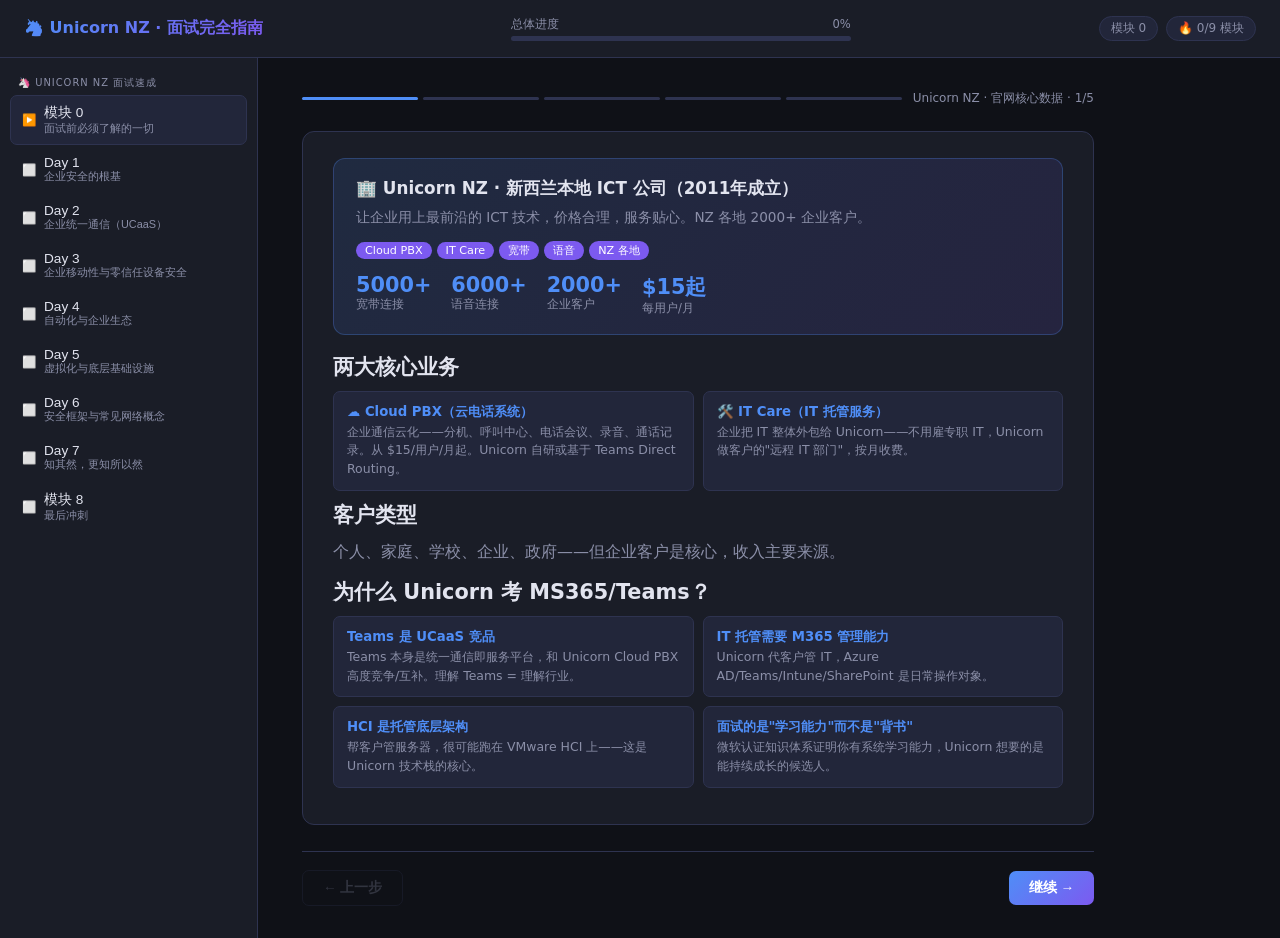
==== commit a3f52d60: "Complete overhaul: 8 modules, note boxes, cheat sheet, checklist, interview framework" ====
--- a/index.html
+++ b/index.html
@@ -3,103 +3,112 @@
 <head>
   <meta charset="UTF-8">
   <meta name="viewport" content="width=device-width, initial-scale=1.0">
-  <title>Unicorn NZ · MS365 & HCI 六天速成 · 面试冲刺</title>
+  <title>Unicorn NZ · MS365 & HCI 面试完全指南</title>
   <style>
     :root {
-      --bg: #0f1117;
-      --surface: #1a1d27;
-      --surface2: #22263a;
-      --border: #2e3350;
-      --accent: #4f8ef7;
-      --accent2: #7c5af0;
-      --green: #3ecf8e;
-      --red: #f47067;
-      --yellow: #f0b642;
-      --text: #e2e4ef;
-      --text-dim: #8b8fa8;
-      --radius: 12px;
-      --font: 'Segoe UI', system-ui, -apple-system, sans-serif;
+      --bg: #0f1117; --surface: #1a1d27; --surface2: #22263a; --border: #2e3350;
+      --accent: #4f8ef7; --accent2: #7c5af0; --green: #3ecf8e; --red: #f47067;
+      --yellow: #f0b642; --orange: #f0963c; --text: #e2e4ef; --text-dim: #8b8fa8;
+      --radius: 12px; --font: 'Segoe UI', system-ui, -apple-system, sans-serif;
     }
     * { box-sizing: border-box; margin: 0; padding: 0; }
     body { font-family: var(--font); background: var(--bg); color: var(--text); min-height: 100vh; display: flex; flex-direction: column; }
 
-    /* ─── Header ─── */
-    header {
-      background: var(--surface);
-      border-bottom: 1px solid var(--border);
-      padding: 0 24px;
-      height: 60px;
-      display: flex;
-      align-items: center;
-      justify-content: space-between;
-      position: sticky;
-      top: 0;
-      z-index: 100;
-    }
-    .logo { font-weight: 700; font-size: 1.05rem; background: linear-gradient(135deg, var(--accent), var(--accent2)); -webkit-background-clip: text; -webkit-text-fill-color: transparent; }
-    .progress-bar-wrap { flex: 1; max-width: 360px; margin: 0 32px; }
-    .progress-label { font-size: 0.75rem; color: var(--text-dim); margin-bottom: 4px; display: flex; justify-content: space-between; }
-    .progress-track { height: 6px; background: var(--border); border-radius: 99px; overflow: hidden; }
-    .progress-fill { height: 100%; background: linear-gradient(90deg, var(--accent), var(--accent2)); border-radius: 99px; transition: width 0.4s ease; width: 0%; }
-    .header-right { display: flex; align-items: center; gap: 12px; }
-    .badge { background: var(--surface2); border: 1px solid var(--border); border-radius: 99px; padding: 4px 12px; font-size: 0.78rem; color: var(--text-dim); white-space: nowrap; }
-
-    /* ─── Layout ─── */
+    /* ── Header ── */
+    header { background: var(--surface); border-bottom: 1px solid var(--border); padding: 0 24px; height: 58px; display: flex; align-items: center; justify-content: space-between; position: sticky; top: 0; z-index: 100; }
+    .logo { font-weight: 700; font-size: 1rem; background: linear-gradient(135deg, var(--accent), var(--accent2)); -webkit-background-clip: text; -webkit-text-fill-color: transparent; }
+    .pb-wrap { flex: 1; max-width: 340px; margin: 0 28px; }
+    .pb-label { font-size: 0.72rem; color: var(--text-dim); margin-bottom: 4px; display: flex; justify-content: space-between; }
+    .pb-track { height: 5px; background: var(--border); border-radius: 99px; overflow: hidden; }
+    .pb-fill { height: 100%; background: linear-gradient(90deg, var(--accent), var(--accent2)); border-radius: 99px; transition: width 0.4s; width: 0%; }
+    .badges { display: flex; gap: 8px; }
+    .badge { background: var(--surface2); border: 1px solid var(--border); border-radius: 99px; padding: 3px 11px; font-size: 0.75rem; color: var(--text-dim); white-space: nowrap; }
+
+    /* ── Layout ── */
     .layout { display: flex; flex: 1; }
 
-    /* ─── Sidebar ─── */
-    .sidebar { width: 264px; background: var(--surface); border-right: 1px solid var(--border); padding: 20px 12px; overflow-y: auto; flex-shrink: 0; }
-    .sidebar-section { margin-bottom: 20px; }
-    .sidebar-section-label { font-size: 0.65rem; text-transform: uppercase; letter-spacing: 0.1em; color: var(--text-dim); padding: 0 8px; margin-bottom: 6px; }
-    .module-btn { width: 100%; text-align: left; background: none; border: 1px solid transparent; color: var(--text); padding: 9px 10px; border-radius: 8px; cursor: pointer; font-size: 0.875rem; display: flex; align-items: center; gap: 8px; transition: all 0.15s; margin-bottom: 2px; }
-    .module-btn:hover { background: var(--surface2); }
-    .module-btn.active { background: var(--surface2); border-color: var(--border); }
-    .module-btn.done .si { color: var(--green); }
-    .module-btn.active .si { color: var(--accent); }
-    .si { font-size: 0.75rem; width: 18px; text-align: center; flex-shrink: 0; }
+    /* ── Sidebar ── */
+    .sidebar { width: 258px; background: var(--surface); border-right: 1px solid var(--border); padding: 18px 10px; overflow-y: auto; flex-shrink: 0; }
+    .ss { margin-bottom: 18px; }
+    .ssl { font-size: 0.62rem; text-transform: uppercase; letter-spacing: 0.1em; color: var(--text-dim); padding: 0 8px; margin-bottom: 5px; }
+    .mbtn { width: 100%; text-align: left; background: none; border: 1px solid transparent; color: var(--text); padding: 8px 9px; border-radius: 7px; cursor: pointer; font-size: 0.85rem; display: flex; align-items: center; gap: 7px; transition: all 0.15s; margin-bottom: 1px; }
+    .mbtn:hover { background: var(--surface2); }
+    .mbtn.active { background: var(--surface2); border-color: var(--border); }
+    .mbtn.done .si { color: var(--green); }
+    .mbtn.active .si { color: var(--accent); }
+    .si { font-size: 0.72rem; width: 17px; text-align: center; flex-shrink: 0; }
     .ml { display: flex; flex-direction: column; }
     .mn { font-weight: 500; }
-    .ms { font-size: 0.7rem; color: var(--text-dim); }
-
-    /* ─── Main ─── */
-    .main { flex: 1; padding: 36px 48px; max-width: 880px; overflow-y: auto; }
-
-    /* ─── Step indicator ─── */
-    .step-ind { display: flex; align-items: center; gap: 6px; margin-bottom: 28px; flex-wrap: wrap; }
-    .pip { height: 3px; flex: 1; min-width: 24px; border-radius: 99px; background: var(--border); transition: background 0.3s; }
+    .ms { font-size: 0.68rem; color: var(--text-dim); }
+
+    /* ── Main ── */
+    .main { flex: 1; padding: 32px 44px; max-width: 880px; overflow-y: auto; }
+
+    /* ── Step ── */
+    .step-ind { display: flex; align-items: center; gap: 5px; margin-bottom: 24px; flex-wrap: wrap; }
+    .pip { height: 3px; flex: 1; min-width: 20px; border-radius: 99px; background: var(--border); transition: background 0.3s; }
     .pip.done { background: var(--green); }
     .pip.active { background: var(--accent); }
-    .smet { font-size: 0.78rem; color: var(--text-dim); margin-left: 6px; white-space: nowrap; }
-
-    /* ─── Card ─── */
-    .card { background: var(--surface); border: 1px solid var(--border); border-radius: var(--radius); padding: 28px 32px; margin-bottom: 20px; }
-    .card h2 { font-size: 1.35rem; margin-bottom: 10px; }
-    .card h3 { font-size: 1.0rem; color: var(--accent); margin: 20px 0 10px; }
-    .card p { line-height: 1.75; color: var(--text-dim); margin-bottom: 14px; }
-    .card ul { list-style: none; margin: 10px 0; }
-    .card li { padding: 6px 0 6px 18px; position: relative; color: var(--text-dim); line-height: 1.65; }
+    .smet { font-size: 0.75rem; color: var(--text-dim); margin-left: 6px; white-space: nowrap; }
+
+    /* ── Card ── */
+    .card { background: var(--surface); border: 1px solid var(--border); border-radius: var(--radius); padding: 26px 30px; margin-bottom: 18px; }
+    .card h2 { font-size: 1.3rem; margin-bottom: 9px; }
+    .card h3 { font-size: 0.97rem; color: var(--accent); margin: 18px 0 9px; }
+    .card p { line-height: 1.75; color: var(--text-dim); margin-bottom: 12px; }
+    .card ul { list-style: none; margin: 9px 0; }
+    .card li { padding: 5px 0 5px 17px; position: relative; color: var(--text-dim); line-height: 1.65; }
     .card li::before { content: '›'; position: absolute; left: 0; color: var(--accent); font-weight: 700; }
     .card li strong { color: var(--text); }
 
-    /* ─── Callout ─── */
-    .callout { background: var(--surface2); border-left: 3px solid var(--accent); border-radius: 0 8px 8px 0; padding: 14px 18px; margin: 14px 0; font-size: 0.9rem; line-height: 1.65; }
+    /* ── Callout ── */
+    .callout { background: var(--surface2); border-left: 3px solid var(--accent); border-radius: 0 8px 8px 0; padding: 13px 17px; margin: 12px 0; font-size: 0.88rem; line-height: 1.65; }
     .callout.green { border-color: var(--green); }
     .callout.yellow { border-color: var(--yellow); }
     .callout.red { border-color: var(--red); }
-    .callout.unicorn { border-color: #f0b642; background: rgba(240,182,66,0.08); }
-
-    /* ─── Code/Terminal ─── */
-    .code-block, .terminal { background: #0d1117; border: 1px solid var(--border); border-radius: var(--radius); overflow: hidden; margin: 14px 0; }
-    .code-header, .terminal-header { background: var(--surface2); padding: 9px 14px; display: flex; align-items: center; justify-content: space-between; border-bottom: 1px solid var(--border); }
-    .code-lang { font-size: 0.72rem; color: var(--text-dim); text-transform: uppercase; letter-spacing: 0.05em; }
-    .copy-btn { background: none; border: 1px solid var(--border); color: var(--text-dim); padding: 2px 9px; border-radius: 5px; cursor: pointer; font-size: 0.72rem; transition: all 0.15s; }
-    .copy-btn:hover { border-color: var(--accent); color: var(--accent); }
-    .terminal-header { gap: 6px; }
-    .dot { width: 11px; height: 11px; border-radius: 50%; }
+    .callout.orange { border-color: var(--orange); }
+
+    /* ── NOTE BOX (handwriting) ── */
+    .note-box { background: rgba(240,182,66,0.07); border: 1.5px dashed var(--yellow); border-radius: var(--radius); padding: 18px 22px; margin: 14px 0; }
+    .note-box .note-header { display: flex; align-items: center; gap: 8px; margin-bottom: 10px; }
+    .note-box .note-icon { font-size: 1.1rem; }
+    .note-box .note-title { font-size: 0.85rem; font-weight: 700; color: var(--yellow); text-transform: uppercase; letter-spacing: 0.06em; }
+    .note-box .note-prompt { font-size: 0.85rem; color: var(--text-dim); line-height: 1.6; }
+    .note-box textarea { width: 100%; background: rgba(240,182,66,0.08); border: 1px solid rgba(240,182,66,0.3); border-radius: 8px; padding: 10px 13px; color: var(--text); font-family: var(--font); font-size: 0.85rem; resize: vertical; min-height: 72px; margin-top: 8px; outline: none; }
+    .note-box textarea:focus { border-color: var(--yellow); }
+    .note-box textarea::placeholder { color: rgba(240,182,66,0.5); }
+
+    /* ── UNICORN banner ── */
+    .co-banner { background: linear-gradient(135deg, rgba(79,142,247,0.12), rgba(124,90,240,0.12)); border: 1px solid rgba(79,142,247,0.28); border-radius: var(--radius); padding: 18px 22px; margin-bottom: 18px; }
+    .co-banner h2 { font-size: 1.05rem; margin-bottom: 7px; }
+    .co-banner p { color: var(--text-dim); font-size: 0.85rem; line-height: 1.6; margin: 0 0 10px; }
+    .tag { display: inline-block; background: var(--accent2); color: #fff; border-radius: 99px; padding: 2px 9px; font-size: 0.7rem; margin-right: 5px; margin-bottom: 3px; }
+    .stats { display: flex; gap: 20px; flex-wrap: wrap; margin-top: 10px; }
+    .stat { display: flex; flex-direction: column; }
+    .stat-n { font-size: 1.3rem; font-weight: 700; color: var(--accent); }
+    .stat-l { font-size: 0.72rem; color: var(--text-dim); }
+
+    /* ── Cheatsheet ── */
+    .csheet { background: var(--surface); border: 1px solid var(--yellow); border-radius: var(--radius); padding: 22px 26px; margin: 14px 0; }
+    .csheet h3 { color: var(--yellow); font-size: 0.95rem; margin: 0 0 12px; }
+    .ct { width: 100%; border-collapse: collapse; font-size: 0.85rem; }
+    .ct th { text-align: left; padding: 7px 11px; background: var(--surface2); border-bottom: 1px solid var(--border); color: var(--text-dim); font-size: 0.7rem; text-transform: uppercase; letter-spacing: 0.05em; }
+    .ct td { padding: 8px 11px; border-bottom: 1px solid var(--border); color: var(--text-dim); vertical-align: top; }
+    .ct tr:last-child td { border-bottom: none; }
+    .ct td:first-child { color: var(--text); font-weight: 600; white-space: nowrap; }
+
+    /* ── Code/Terminal ── */
+    .code-block, .terminal { background: #0d1117; border: 1px solid var(--border); border-radius: var(--radius); overflow: hidden; margin: 12px 0; }
+    .cb-h, .tt-h { background: var(--surface2); padding: 8px 14px; display: flex; align-items: center; justify-content: space-between; border-bottom: 1px solid var(--border); }
+    .lang { font-size: 0.7rem; color: var(--text-dim); text-transform: uppercase; letter-spacing: 0.05em; }
+    .cpy { background: none; border: 1px solid var(--border); color: var(--text-dim); padding: 2px 8px; border-radius: 5px; cursor: pointer; font-size: 0.7rem; transition: all 0.15s; }
+    .cpy:hover { border-color: var(--accent); color: var(--accent); }
+    .tt-h { gap: 5px; }
+    .dot { width: 10px; height: 10px; border-radius: 50%; }
     .dot.red { background: #ff5f56; }
     .dot.yellow { background: #ffbd2e; }
     .dot.green { background: #27c93f; }
-    .tt { padding: 16px 20px; font-family: 'Cascadia Code','Fira Code',Consolas,monospace; font-size: 0.85rem; line-height: 1.75; white-space: pre-wrap; }
+    .tt { padding: 14px 18px; font-family: 'Cascadia Code','Fira Code',Consolas,monospace; font-size: 0.83rem; line-height: 1.75; white-space: pre-wrap; }
     .tl { color: #8b8fa8; }
     .tl.cmd { color: #e2e4ef; }
     .tl.cmd::before { content: '$ '; color: var(--green); }
@@ -107,83 +116,66 @@
     .tl.ok { color: var(--green); }
     .tl.err { color: var(--red); }
 
-    /* ─── Quiz ─── */
-    .quiz-card { background: var(--surface); border: 1px solid var(--border); border-radius: var(--radius); padding: 24px 28px; margin: 14px 0; }
-    .quiz-q { font-size: 0.98rem; font-weight: 600; margin-bottom: 16px; line-height: 1.5; }
-    .quiz-opts { display: flex; flex-direction: column; gap: 8px; }
-    .quiz-opt { background: var(--surface2); border: 1px solid var(--border); border-radius: 8px; padding: 12px 16px; cursor: pointer; transition: all 0.15s; display: flex; align-items: center; gap: 10px; font-size: 0.9rem; }
-    .quiz-opt:hover:not(.disabled) { border-color: var(--accent); }
-    .quiz-opt.selected { border-color: var(--accent); background: rgba(79,142,247,0.1); }
-    .quiz-opt.correct { border-color: var(--green); background: rgba(62,207,142,0.1); }
-    .quiz-opt.wrong { border-color: var(--red); background: rgba(244,112,103,0.1); }
-    .quiz-opt.disabled { cursor: default; opacity: 0.65; }
-    .ol { width: 24px; height: 24px; border-radius: 50%; background: var(--border); display: flex; align-items: center; justify-content: center; font-size: 0.72rem; font-weight: 700; flex-shrink: 0; }
-    .qfb { margin-top: 12px; padding: 12px 16px; border-radius: 8px; font-size: 0.875rem; display: none; }
+    /* ── Quiz ── */
+    .qcard { background: var(--surface); border: 1px solid var(--border); border-radius: var(--radius); padding: 22px 26px; margin: 12px 0; }
+    .qq { font-size: 0.95rem; font-weight: 600; margin-bottom: 14px; line-height: 1.5; }
+    .qopts { display: flex; flex-direction: column; gap: 7px; }
+    .qopt { background: var(--surface2); border: 1px solid var(--border); border-radius: 7px; padding: 11px 14px; cursor: pointer; transition: all 0.15s; display: flex; align-items: center; gap: 9px; font-size: 0.88rem; }
+    .qopt:hover:not(.disabled) { border-color: var(--accent); }
+    .qopt.sel { border-color: var(--accent); background: rgba(79,142,247,0.1); }
+    .qopt.correct { border-color: var(--green); background: rgba(62,207,142,0.1); }
+    .qopt.wrong { border-color: var(--red); background: rgba(244,112,103,0.1); }
+    .qopt.disabled { cursor: default; opacity: 0.6; }
+    .ol { width: 22px; height: 22px; border-radius: 50%; background: var(--border); display: flex; align-items: center; justify-content: center; font-size: 0.7rem; font-weight: 700; flex-shrink: 0; }
+    .qfb { margin-top: 10px; padding: 10px 14px; border-radius: 7px; font-size: 0.85rem; display: none; }
     .qfb.show { display: block; }
-    .qfb.correct { background: rgba(62,207,142,0.12); border: 1px solid var(--green); color: var(--green); }
-    .qfb.wrong { background: rgba(244,112,103,0.12); border: 1px solid var(--red); color: var(--red); }
-
-    /* ─── Nav ─── */
-    .nav { display: flex; justify-content: space-between; align-items: center; margin-top: 28px; padding-top: 20px; border-top: 1px solid var(--border); }
-    .btn { padding: 9px 22px; border-radius: 8px; font-size: 0.875rem; font-weight: 600; cursor: pointer; border: none; transition: all 0.15s; display: inline-flex; align-items: center; gap: 6px; }
+    .qfb.correct { background: rgba(62,207,142,0.1); border: 1px solid var(--green); color: var(--green); }
+    .qfb.wrong { background: rgba(244,112,103,0.1); border: 1px solid var(--red); color: var(--red); }
+
+    /* ── Nav ── */
+    .nav { display: flex; justify-content: space-between; align-items: center; margin-top: 26px; padding-top: 18px; border-top: 1px solid var(--border); }
+    .btn { padding: 8px 20px; border-radius: 7px; font-size: 0.85rem; font-weight: 600; cursor: pointer; border: none; transition: all 0.15s; display: inline-flex; align-items: center; gap: 5px; }
     .btn-ghost { background: none; border: 1px solid var(--border); color: var(--text-dim); }
     .btn-ghost:hover { border-color: var(--text-dim); color: var(--text); }
     .btn-primary { background: linear-gradient(135deg, var(--accent), var(--accent2)); color: #fff; }
     .btn-primary:hover { opacity: 0.85; transform: translateY(-1px); }
-    .btn-success { background: var(--green); color: #0f1117; }
-    .btn:disabled { opacity: 0.3; cursor: not-allowed; transform: none; }
-
-    /* ─── Misc ─── */
-    code { background: var(--surface2); padding: 2px 5px; border-radius: 4px; font-family: 'Cascadia Code',monospace; font-size: 0.84em; color: #79c0ff; }
-
-    /* ─── Grid ─── */
-    .cgrid { display: grid; grid-template-columns: 1fr 1fr; gap: 10px; margin: 12px 0; }
-    .ci { background: var(--surface2); border: 1px solid var(--border); border-radius: 8px; padding: 12px 14px; }
-    .ci .term { font-weight: 600; font-size: 0.85rem; margin-bottom: 3px; color: var(--accent); }
-    .ci .desc { font-size: 0.8rem; color: var(--text-dim); line-height: 1.5; }
-
-    /* ─── Cheatsheet ─── */
-    .cheatsheet { background: var(--surface); border: 1px solid var(--yellow); border-radius: var(--radius); padding: 24px 28px; margin: 14px 0; }
-    .cheatsheet h3 { color: var(--yellow); margin-top: 0; }
-    .cs-table { width: 100%; border-collapse: collapse; margin-top: 12px; font-size: 0.875rem; }
-    .cs-table th { text-align: left; padding: 8px 12px; background: var(--surface2); border-bottom: 1px solid var(--border); color: var(--text-dim); font-size: 0.75rem; text-transform: uppercase; letter-spacing: 0.05em; }
-    .cs-table td { padding: 9px 12px; border-bottom: 1px solid var(--border); color: var(--text-dim); vertical-align: top; }
-    .cs-table tr:last-child td { border-bottom: none; }
-    .cs-table td:first-child { color: var(--text); font-weight: 500; }
-
-    /* ─── Completion ─── */
-    .done-screen { text-align: center; padding: 48px 32px; }
-    .done-icon { font-size: 3.5rem; margin-bottom: 16px; }
-    .done-screen h2 { font-size: 1.6rem; margin-bottom: 10px; }
-    .done-screen p { color: var(--text-dim); max-width: 460px; margin: 0 auto 24px; line-height: 1.65; }
-
-    /* ─── Company Banner ─── */
-    .co-banner { background: linear-gradient(135deg, rgba(79,142,247,0.15), rgba(124,90,240,0.15)); border: 1px solid rgba(79,142,247,0.3); border-radius: var(--radius); padding: 20px 24px; margin-bottom: 20px; }
-    .co-banner h2 { font-size: 1.1rem; margin-bottom: 8px; color: var(--text); }
-    .co-banner p { color: var(--text-dim); font-size: 0.875rem; line-height: 1.6; margin: 0; }
-    .co-banner .tag { display: inline-block; background: var(--accent2); color: #fff; border-radius: 99px; padding: 2px 10px; font-size: 0.72rem; margin-right: 6px; margin-bottom: 6px; }
-
-    /* ─── Responsive ─── */
-    @media (max-width: 768px) {
-      .sidebar { display: none; }
-      .main { padding: 20px 16px; }
-      .cgrid { grid-template-columns: 1fr; }
-    }
-    ::-webkit-scrollbar { width: 5px; }
-    ::-webkit-scrollbar-thumb { background: var(--border); border-radius: 99px; }
+    .btn:disabled { opacity: 0.28; cursor: not-allowed; transform: none; }
+
+    /* ── Misc ── */
+    code { background: var(--surface2); padding: 2px 5px; border-radius: 4px; font-family: 'Cascadia Code',monospace; font-size: 0.83em; color: #79c0ff; }
+    .cgrid { display: grid; grid-template-columns: 1fr 1fr; gap: 9px; margin: 10px 0; }
+    .ci { background: var(--surface2); border: 1px solid var(--border); border-radius: 7px; padding: 11px 13px; }
+    .ci .term { font-weight: 600; font-size: 0.83rem; margin-bottom: 2px; color: var(--accent); }
+    .ci .desc { font-size: 0.78rem; color: var(--text-dim); line-height: 1.5; }
+    .tgrid { display: grid; grid-template-columns: repeat(3, 1fr); gap: 9px; margin: 10px 0; }
+    .ti { background: var(--surface2); border: 1px solid var(--border); border-radius: 7px; padding: 11px 13px; text-align: center; }
+    .ti .tn { font-size: 1.3rem; margin-bottom: 3px; }
+    .ti .td { font-size: 0.75rem; color: var(--text-dim); }
+    .done-screen { text-align: center; padding: 44px 28px; }
+    .done-icon { font-size: 3.2rem; margin-bottom: 14px; }
+    .done-screen h2 { font-size: 1.5rem; margin-bottom: 9px; }
+    .done-screen p { color: var(--text-dim); max-width: 440px; margin: 0 auto 22px; line-height: 1.65; }
+    .checklist { background: var(--surface); border: 1px solid var(--border); border-radius: var(--radius); padding: 22px 26px; margin: 14px 0; }
+    .checklist h3 { font-size: 0.95rem; margin-bottom: 14px; color: var(--text); }
+    .cli { display: flex; align-items: flex-start; gap: 10px; padding: 8px 0; border-bottom: 1px solid var(--border); font-size: 0.88rem; color: var(--text-dim); }
+    .cli:last-child { border-bottom: none; }
+    .cli input[type=checkbox] { width: 16px; height: 16px; accent-color: var(--accent); flex-shrink: 0; margin-top: 2px; cursor: pointer; }
+    .cli.done { text-decoration: line-through; opacity: 0.5; }
+    @media (max-width: 768px) { .sidebar { display: none; } .main { padding: 18px 14px; } .cgrid, .tgrid { grid-template-columns: 1fr; } }
+    ::-webkit-scrollbar { width: 5px; } ::-webkit-scrollbar-thumb { background: var(--border); border-radius: 99px; }
   </style>
 </head>
 <body>
 
 <header>
-  <div class="logo">🦄 Unicorn NZ · MS365 & HCI 速成</div>
-  <div class="progress-bar-wrap">
-    <div class="progress-label"><span>总体进度</span><span id="pct">0%</span></div>
-    <div class="progress-track"><div class="progress-fill" id="pfill" style="width:0%"></div></div>
+  <div class="logo">🦄 Unicorn NZ · 面试完全指南</div>
+  <div class="pb-wrap">
+    <div class="pb-label"><span>总体进度</span><span id="pct">0%</span></div>
+    <div class="pb-track"><div class="pb-fill" id="pfill" style="width:0%"></div></div>
   </div>
-  <div class="header-right">
-    <span class="badge" id="mb">Day 1</span>
-    <span class="badge" id="sb">🔥 0/7 天</span>
+  <div class="badges">
+    <span class="badge" id="mb">Day 0</span>
+    <span class="badge" id="sb">🔥 0/8 天</span>
   </div>
 </header>
 
@@ -195,1094 +187,1076 @@
 <script>
 'use strict';
 
-// ═══════════════════════════════════════════════════
-// COURSE DATA — fully expanded
-// ═══════════════════════════════════════════════════
-
 const DATA = {
 
-// ───────────────────────────────────────────────
-// PRE-COURSE: Company Introduction
-// ───────────────────────────────────────────────
-pre: {
-  title: '课前 · Unicorn NZ 公司概览',
-  subtitle: '知己知彼，百战不殆',
+// ═══════════════════════════════════════════════════════════════
+// MODULE 0: Unicorn NZ Company + Pre-course
+// ═══════════════════════════════════════════════════════════════
+mod0: {
+  title: '模块 0 · 公司认知 + 基础测试',
+  subtitle: '面试前必须了解的一切',
   steps: [
     {
-      id: 'pre1', type: 'concept', title: 'Unicorn NZ 是做什么的？',
+      id: 'm0s1', type: 'concept', title: 'Unicorn NZ · 官网核心数据',
       content: `
 <div class="co-banner">
-  <h2>🏢 Unicorn NZ · 新西兰本地 ICT 公司</h2>
-  <p>成立于 2011 年，NZ 各地 2000+ 企业客户。使命：让企业用上最先进的 ICT 技术，价格合理，服务贴心。</p>
-  <div>
-    <span class="tag">Cloud PBX</span>
-    <span class="tag">IT 托管</span>
-    <span class="tag">宽带/语音</span>
-    <span class="tag">NZ 各地</span>
+  <h2>🏢 Unicorn NZ · 新西兰本地 ICT 公司（2011年成立）</h2>
+  <p>让企业用上最前沿的 ICT 技术，价格合理，服务贴心。NZ 各地 2000+ 企业客户。</p>
+  <span class="tag">Cloud PBX</span><span class="tag">IT Care</span><span class="tag">宽带</span><span class="tag">语音</span><span class="tag">NZ 各地</span>
+  <div class="stats">
+    <div class="stat"><span class="stat-n">5000+</span><span class="stat-l">宽带连接</span></div>
+    <div class="stat"><span class="stat-n">6000+</span><span class="stat-l">语音连接</span></div>
+    <div class="stat"><span class="stat-n">2000+</span><span class="stat-l">企业客户</span></div>
+    <div class="stat"><span class="stat-n">$15起</span><span class="stat-l">每用户/月</span></div>
   </div>
 </div>
 
-<h2>核心业务：Cloud PBX（云电话系统）</h2>
-<p>把企业传统电话系统搬上云，员工无论在哪都能用内部分机打外线、开会、录音、通话记录管理。相当于"企业版钉钉/飞书电话+CRM集成"。</p>
-
-<h3>为什么 Unicorn 的面试会问 MS365/Teams？</h3>
+<h2>两大核心业务</h2>
 <div class="cgrid">
   <div class="ci">
-    <div class="term">Teams 是入口</div>
-    <div class="desc">微软 Teams 本身就是 UCaaS（统一通信即服务），跟 Unicorn 的 Cloud PBX 高度重叠。面试官会看你是否理解"云端企业通信"这件事。</div>
+    <div class="term">☁️ Cloud PBX（云电话系统）</div>
+    <div class="desc">企业通信云化——分机、呼叫中心、电话会议、录音、通话记录。从 $15/用户/月起。Unicorn 自研或基于 Teams Direct Routing。</div>
   </div>
   <div class="ci">
-    <div class="term">Azure AD 是身份中枢</div>
-    <div class="desc">企业通信的安全基石：谁可以打电话/发消息/访问录音记录，全靠身份管理。</div>
+    <div class="term">🛠️ IT Care（IT 托管服务）</div>
+    <div class="desc">企业把 IT 整体外包给 Unicorn——不用雇专职 IT，Unicorn 做客户的"远程 IT 部门"，按月收费。</div>
   </div>
-  <div class="ci">
-    <div class="term">Intune 是设备管控</div>
-    <div class="desc">员工的手机/电脑能不能访问公司电话系统里的客户数据，这是实际运营问题。</div>
-  </div>
-  <div class="ci">
-    <div class="term">HCI 是底层架构</div>
-    <div class="desc">Unicorn 帮客户托管 IT，他们的服务器很可能就跑在 HCI 上（VMware vSphere/vSAN）。</div>
-  </div>
+</div>
+
+<h2>客户类型</h2>
+<p>个人、家庭、学校、企业、政府——但企业客户是核心，收入主要来源。</p>
+
+<h2>为什么 Unicorn 考 MS365/Teams？</h2>
+<div class="cgrid">
+  <div class="ci"><div class="term">Teams 是 UCaaS 竞品</div><div class="desc">Teams 本身是统一通信即服务平台，和 Unicorn Cloud PBX 高度竞争/互补。理解 Teams = 理解行业。</div></div>
+  <div class="ci"><div class="term">IT 托管需要 M365 管理能力</div><div class="desc">Unicorn 代客户管 IT，Azure AD/Teams/Intune/SharePoint 是日常操作对象。</div></div>
+  <div class="ci"><div class="term">HCI 是托管底层架构</div><div class="desc">帮客户管服务器，很可能跑在 VMware HCI 上——这是 Unicorn 技术栈的核心。</div></div>
+  <div class="ci"><div class="term">面试的是"学习能力"而不是"背书"</div><div class="desc">微软认证知识体系证明你有系统学习能力，Unicorn 想要的是能持续成长的候选人。</div></div>
+</div>
+      `
+    },
+    {
+      id: 'm0s2', type: 'concept', title: '面试前必须记住的关键数字',
+      content: `
+<h2>📊 Unicorn NZ 关键数据（面试可直接用）</h2>
+<div class="tgrid">
+  <div class="ti"><div class="tn">2011</div><div class="td">公司成立</div></div>
+  <div class="ti"><div class="tn">5000+</div><div class="td">宽带连接</div></div>
+  <div class="ti"><div class="tn">6000+</div><div class="td">语音连接</div></div>
+  <div class="ti"><div class="tn">2000+</div><div class="td">企业客户</div></div>
+  <div class="ti"><div class="tn">$15/用户/月</div><div class="td">Cloud PBX 起价</div></div>
+  <div class="ti"><div class="tn">NZ 各地</div><div class="td">客户覆盖范围</div></div>
 </div>
 
 <div class="callout yellow">
-  <strong>面试前必须记住：</strong>Unicorn NZ = 新西兰本地 Cloud PBX + IT 托管服务商，核心能力是企业通信云化。MS365/Teams 知识和这个直接相关。
-</div>
-
-<h3>Unicorn 规模（官网数据）</h3>
+  <strong>✅ 面试必说的一句话：</strong>"我了解到 Unicorn NZ 做 Cloud PBX 和 IT 托管，服务 2000+ 企业客户——这个职位需要管理企业通信平台和 IT 基础设施，正好是我学习的方向。"
+</div>
+
+<h2>竞争对手/行业背景（面试可提）</h2>
 <ul>
-  <li><strong>5000+</strong> 宽带连接</li>
-  <li><strong>6000+</strong> 语音连接</li>
-  <li><strong>2000+</strong> 企业客户</li>
-  <li><strong>2011年</strong> 成立，14年历史</li>
+  <li><strong>Spark</strong>：NZ 最大电信运营商，也有 Cloud PBX 和 IT 托管业务</li>
+  <li><strong>Vodafone NZ（现在归 InConfig）</strong>：企业通信</li>
+  <li><strong>Team Vodafone</strong>：代理微软 Teams Phone</li>
+  <li><strong>Dicker Data /和其他 MSP</strong>：NZ IT 托管同行</li>
 </ul>
-      `
-    },
-    {
-      id: 'pre2', type: 'quiz', title: '公司认知小测',
+<p>Unicorn 的差异化：本地化服务（不是大公司那种流程繁复）、价格合理、对中小型企业友好。</p>
+      `
+    },
+    {
+      id: 'm0s3', type: 'note', title: '📝 笔记：Unicorn NZ 核心认知',
+      prompt: '用自己的话写下 Unicorn NZ 的定位（50字以内），面试时用：',
+      placeholder: '例：Unicorn NZ = 2011年成立的本地ICT公司，核心是Cloud PBX云电话+IT托管，服务2000+企业客户，差异化是本地化+价格合理+服务贴心。'
+    },
+    {
+      id: 'm0s4', type: 'quiz', title: '公司认知测验',
       questions: [
-        {
-          q: 'Unicorn NZ 的核心产品/服务是什么？',
-          options: ['手机硬件销售', 'Cloud PBX（云电话系统）+ IT 托管服务', '网页设计', '电商平台'],
-          answer: 1,
-          explanation: 'Unicorn 核心是 Cloud PBX——帮企业把电话系统搬上云，配合 IT 托管服务。官网明确说"Cloud PBX + IT Care"是两大支柱。'
-        },
-        {
-          q: '为什么 Unicorn 的面试会考 Azure AD / Teams 相关知识？',
-          options: [
-            '因为面试官喜欢考微软认证内容',
-            '因为 Teams 本身是 UCaaS 产品，和 Unicorn 的 Cloud PBX 业务高度相关',
-            '因为新西兰政府要求所有公司用微软',
-            '因为 Azure AD 免费'
-          ],
-          answer: 1,
-          explanation: 'Teams 是微软的 UCaaS 平台，Unicorn 做 Cloud PBX 天然和它竞争/互补。理解 Teams 的架构和管理，是理解企业云通信的基础。'
-        },
-        {
-          q: 'Unicorn NZ 服务的客户主要在哪里？',
-          options: ['只在奥克兰', '只在北岛', '新西兰全国各地', '主要在澳大利亚'],
-          answer: 2,
-          explanation: '官网说"Customers are all over New Zealand, not just in Auckland"。NZ 全国各地都有业务。'
-        }
+        { q: 'Unicorn NZ 的 Cloud PBX 最低价格是多少？', options: ['$5/用户/月', '$15/用户/月', '$25/用户/月', '$50/用户/月'], answer: 1, explanation: '官网明确写"Start from $15 per user/month"。' },
+        { q: 'Unicorn NZ 的客户分布在哪些地区？', options: ['只有奥克兰', '只有北岛', '新西兰全国各地', '主要是澳大利亚'], answer: 2, explanation: '官网说"Our customers are all over New Zealand, not just in Auckland"。' },
+        { q: 'Unicorn NZ 的 IT Care 服务的核心价值是？', options: ['比雇人便宜且不用担心人员缺勤', '免费的', '只有大企业才能用', '只管网络不管设备'], answer: 0, explanation: '官网说"It saves your money to hire an IT technician and you are not worried about their absence"——这是 IT 托管的核心逻辑。' }
       ]
     },
     {
-      id: 'pre3', type: 'complete', title: '公司概览完成！',
+      id: 'm0s5', type: 'complete', title: '模块 0 完成！',
       content: `
 <div class="done-screen">
-  <div class="done-icon">🦄</div>
-  <h2>Unicorn NZ 概览已解锁</h2>
-  <p>现在你知道了：这是一家做企业云通信+IT托管的NZ本地公司。面试时提到他们的 Cloud PBX 业务会加分。</p>
-  <button class="btn btn-primary" onclick="navigate('day1',0)">开始 Day 1 · Azure AD →</button>
+  <div class="done-icon">✅</div>
+  <h2>Unicorn NZ 认知完成！</h2>
+  <p>现在你知道了 Unicorn 是做 Cloud PBX + IT 托管的本地公司，14年历史，2000+ 企业客户，5000+ 宽带+6000+ 语音连接。面试提到这些数据说明你真的做了功课。</p>
+  <button class="btn btn-primary" onclick="navigate('mod1',0)">开始 Day 1 · Azure AD →</button>
 </div>
       `
     }
   ]
 },
 
-// ───────────────────────────────────────────────
-// DAY 1: Azure AD
-// ───────────────────────────────────────────────
-day1: {
+// ═══════════════════════════════════════════════════════════════
+// MODULE 1: Azure AD — Identity & Access
+// ═══════════════════════════════════════════════════════════════
+mod1: {
   title: 'Day 1 · Azure AD 身份与访问管理',
-  subtitle: '企业身份管理 = 所有安全的根基',
+  subtitle: '企业安全的根基',
   steps: [
     {
-      id: 'd1s1', type: 'concept', title: 'Azure AD 的本质',
-      content: `
-<h2>Azure AD = 微软的"中央空调"</h2>
-<p>Azure Active Directory（现称 <strong>Microsoft Entra ID</strong>）是云端身份服务。简单理解：</p>
+      id: 'm1s1', type: 'concept', title: 'Azure AD 核心概念',
+      content: `
+<h2>Azure AD = 企业身份"中央空调"</h2>
+<p>Azure Active Directory（Microsoft Entra ID）是微软云端身份服务，所有微软 SaaS（Teams、Outlook、SharePoint、Azure...）的身份验证都从这儿走。</p>
 <div class="callout">
-  员工账号、权限、应用授权——全部在 Azure AD 里管。就像大楼的中央空调：所有房间（微软服务）都从同一个地方获取暖气（身份验证）。
-</div>
-
-<h3>核心能力</h3>
+  <strong>一句话：</strong>Azure AD 管"谁可以访问什么"——员工账号、密码、权限、应用授权，全部集中在这里。
+</div>
+
+<h2>Azure AD 的关键能力</h2>
+<div class="cgrid">
+  <div class="ci"><div class="term">🔑 SSO（单点登录）</div><div class="desc">一次登录，访问所有已授权应用，不用重复输入密码。提升体验 + 集中管控安全。</div></div>
+  <div class="ci"><div class="term">🔐 MFA（多因素认证）</div><div class="desc">密码 + 手机验证码 / App 确认，双重保险。微软默认推荐开启。</div></div>
+  <div class="ci"><div class="term">🚦 Conditional Access（条件访问）</div><div class="desc">基于位置/设备/风险信号实时决定是否放行。零信任的核心组件。</div></div>
+  <div class="ci"><div class="term">🔗 App 单一登录（SAML/OIDC/OAuth）</div><div class="desc">企业 SaaS（Salesforce、ServiceNow 等）通过标准协议接入 Azure AD，实现 SSO。</div></div>
+</div>
+
+<h2>Azure AD vs 传统 AD</h2>
+<div class="cgrid">
+  <div class="ci"><div class="term">传统 AD（本地，Windows Server）</div><div class="desc">跑在内网，只能在内网用，适合纯本地架构。无法直接管理云 SaaS。</div></div>
+  <div class="ci"><div class="term">Azure AD（云端）</div><div class="desc">托管在微软云，全球可访问，原生支持 SaaS + 混合架构。</div></div>
+</div>
+      `
+    },
+    {
+      id: 'm1s2', type: 'note', title: '📝 笔记：Azure AD 核心能力',
+      prompt: '用自己的话解释 SSO 和 MFA 的区别，以及它们解决了什么问题：',
+      placeholder: 'SSO = 一次登录访问所有应用，解决密码疲劳+集中管控。\nMFA = 密码+手机验证，解决密码泄露后账号被盗的问题。'
+    },
+    {
+      id: 'm1s3', type: 'concept', title: 'Conditional Access 深度',
+      content: `
+<h2>Conditional Access = Azure AD 的智能"门卫"</h2>
+<p>每次用户登录时实时评估多个信号，决定是否放行。不是简单的"允许/拒绝"，而是"根据情况动态决策"。</p>
+
+<h3>三大判断信号</h3>
 <ul>
-  <li><strong>SSO（单点登录）</strong>：一次登录，访问所有已授权应用（Teams、Outlook、Azure、SharePoint...）</li>
-  <li><strong>MFA（多因素认证）</strong>：密码+手机验证码，双重保险</li>
-  <li><strong>Conditional Access（条件访问）</strong>：基于位置/设备/风险决定谁能登录</li>
-  <li><strong>应用单一登录</strong>：SAML / OIDC / OAuth 集成</li>
+  <li><strong>用户身份</strong>：账号是否可信？是否风险账号？</li>
+  <li><strong>设备状态</strong>：是否 Intune 注册？是否满足合规策略？</li>
+  <li><strong>登录位置</strong>：是否信任的 IP/地区？还是陌生地点？</li>
 </ul>
 
-<h3>Azure AD vs 传统 AD</h3>
-<div class="cgrid">
-  <div class="ci">
-    <div class="term">传统 AD（本地）</div>
-    <div class="desc">跑在 Windows Server 上，只能在内网用，适合纯本地架构</div>
+<h3>执行动作</h3>
+<div class="cgrid">
+  <div class="ci"><div class="term">✅ 允许访问</div><div class="desc">所有信号正常，直接放行</div></div>
+  <div class="ci"><div class="term">🔐 要求 MFA</div><div class="desc">有风险信号，要求额外验证</div></div>
+  <div class="ci"><div class="term">🚫 阻止访问</div><div class="desc">高风险，直接拒绝</div></div>
+  <div class="ci"><div class="term">📱 只允许特定应用</div><div class="desc">限制只能访问低风险应用</div></div>
+</div>
+
+<h3>典型 Unicorn 场景</h3>
+<div class="callout yellow">
+  <strong>场景：</strong>Unicorn IT 托管客户的员工出差到海外，用个人手机尝试登录公司 Teams 查客户通话记录。<br>
+  <strong>判断：</strong>位置=非信任地区 + 设备=未注册 Intune → 触发 Conditional Access → 要求 MFA 验证，或直接阻止访问公司数据。
+</div>
+      `
+    },
+    {
+      id: 'm1s4', type: 'quiz', title: 'Conditional Access 小测',
+      questions: [
+        { q: 'Conditional Access 评估的三大信号是？', options: ['天气、时间和心情', '用户身份、设备状态、登录位置', '用户的职位、公司规模和部门', '邮件数量、文件大小和会议数量'], answer: 1, explanation: '用户身份（是不是合法账号）+ 设备状态（是否可信设备）+ 登录位置（是否信任的网络）是 CA 的三大判断依据。' },
+        { q: '当用户从海外登录且使用未注册设备时，CA 会？', options: ['直接允许', '要求 MFA 或阻止', '自动关闭账号', '发邮件通知管理员'], answer: 1, explanation: '高风险信号（非信任位置 + 未注册设备）→ CA 执行"要求 MFA"或"阻止访问"动作，防止未授权访问。' }
+      ]
+    },
+    {
+      id: 'm1s5', type: 'concept', title: 'Azure AD 身份同步：Azure AD Connect',
+      content: `
+<h2>混合身份：Azure AD Connect</h2>
+<p>很多 NZ 企业有本地 AD（已有账号体系），又要用云服务。Azure AD Connect 就是这座"桥"：</p>
+<div class="callout">
+  <strong>Azure AD Connect = 本地 AD 和 Azure AD 之间的同步工具</strong><br>
+  员工在本地 AD 创建账号 → Connect 同步到 Azure AD → 云端应用（Teams、SharePoint 等）用同一个账号登录。
+</div>
+
+<h3>Unicorn IT 托管客户常见场景</h3>
+<ul>
+  <li>客户有本地文件服务器（本地 AD 管账号）</li>
+  <li>同时用 Office 365 / Teams</li>
+  <li>用 Azure AD Connect 同步两边的账号</li>
+  <li>员工一套账号，管本地 + 云端两边</li>
+</ul>
+
+<h3>关键概念：联邦认证（Federation）vs 云认证</h3>
+<div class="cgrid">
+  <div class="ci"><div class="term">云端认证（Cloud Auth）</div><div class="desc">密码哈希同步到 Azure AD，登录在云端验证。简单，推荐大多数场景。</div></div>
+  <div class="ci"><div class="term">联邦认证（Federated Auth）</div><div class="desc">登录跳回本地 AD 服务器验证（如 ADFS）。适合复杂合规要求，但运维复杂。</div></div>
+</div>
+      `
+    },
+    {
+      id: 'm1s6', type: 'note', title: '📝 笔记：Azure AD Connect',
+      prompt: '用自己的话解释 Azure AD Connect 的作用（30字以内）：',
+      placeholder: 'Azure AD Connect = 同步本地 AD 账号到 Azure AD，让员工一套账号管本地+云端。'
+    },
+    {
+      id: 'm1s7', type: 'quiz', title: 'Azure AD 综合小测',
+      questions: [
+        { q: 'Azure AD 中，组（Group）和角色（Role）的核心区别？', options: ['没有区别', '组管理成员（谁），角色管理权限（能做什么）', '角色管理成员，组管理权限', '只有管理员能加组'], answer: 1, explanation: '组 = 用户集合；角色 = 权限集合。配合使用："这些人（组）对那些资源有什么权限（角色）"。' },
+        { q: 'Azure AD Connect 主要解决什么问题？', options: ['加速网络', '让本地 AD 和 Azure AD 账号同步，员工用一套账号登录本地+云端', '增加存储空间', '让 Teams 更快'], answer: 1, explanation: 'Azure AD Connect 是混合身份解决方案——不想让员工记两套密码，就用它同步本地 AD 和 Azure AD。' },
+        { q: 'Unicorn 要给所有海外出差员工开启 MFA，正确的操作是？', options: ['让所有人换密码', '在 Azure AD 配置 Conditional Access，条件=非信任位置，操作=要求 MFA', '关闭海外账号', '升级网络带宽'], answer: 1, explanation: 'CA 的标准用法：非信任位置登录 → 触发 MFA 要求 → 兼顾安全+不影响正常办公。' }
+      ]
+    },
+    {
+      id: 'm1s8', type: 'code', title: 'Azure AD 场景命令（眼熟即可）',
+      content: `
+<h2>Azure AD 日常操作（面试能说流程即可）</h2>
+
+<div class="terminal">
+  <div class="terminal-header"><span class="dot red"></span><span class="dot yellow"></span><span class="dot green"></span><span style="font-size:0.7rem;color:var(--text-dim);margin-left:4px">PowerShell / Azure Portal</span></div>
+  <div class="tt">
+<span class="tl cmd"># 创建新员工账号</span>
+<span class="tl out">New-AzureADUser -DisplayName "王五" -UserPrincipalName "wangwu@unicornnz.onmicrosoft.com"</span>
+<span class="tl ok">✅ 账号创建成功</span>
+
+<span class="tl cmd"># 把用户加入"实习生"组（组权限自动继承）</span>
+<span class="tl out">Add-AzureADGroupMember -ObjectId (Get-AzureADGroup -SearchString "实习生").ObjectId \</span>
+<span class="tl out">  -RefObjectId (Get-AzureADUser -SearchString "王五").ObjectId</span>
+<span class="tl ok">✅ 加组成功</span>
+
+<span class="tl cmd"># 配置 Conditional Access：非信任位置要求 MFA</span>
+<span class="tl out">New-AzureADMSConditionalAccessPolicy -DisplayName "海外登录需 MFA" \</span>
+<span class="tl out">  -Conditions @{-SignInLocation=[...nonTrustedLocation...]} \</span>
+<span class="tl out">  -GrantControls @{-Operator="OR"; BuiltInControls="MFA"}</span>
+<span class="tl ok">✅ CA 策略已激活</span>
+
+<span class="tl cmd"># Azure AD Connect：同步检查</span>
+<span class="tl out">Get-ADSyncConnectorRunStatus</span>
+<span class="tl out">LastSync: 2026-04-23 03:30:00 UTC — 正常</span>
+<span class="tl ok">✅ 混合身份同步正常</span>
   </div>
-  <div class="ci">
-    <div class="term">Azure AD（云）</div>
-    <div class="desc">托管在微软云，全球可访问，原生支持 SaaS 和混合云架构</div>
-  </div>
-</div>
-
-<h3>与 Unicorn 的关系</h3>
-<p>Unicorn 的 Cloud PBX 系统（如 Teams Direct Routing）依赖 Azure AD 做身份验证——谁可以用哪个分机、谁可以听录音、谁可以改配置，全在 Azure AD 里管。</p>
-      `
-    },
-    {
-      id: 'd1s2', type: 'quiz', title: 'Azure AD 基础概念',
-      questions: [
-        {
-          q: 'Azure AD 的 Conditional Access 主要解决什么问题？',
-          options: [
-            '让用户登录更快',
-            '基于位置/设备/风险信号，动态决定是否允许访问',
-            '降低 Azure 账单',
-            '自动创建用户账号'
-          ],
-          answer: 1,
-          explanation: 'Conditional Access 是"智能门卫"：IF（非常用位置）AND（个人设备）THEN（要求 MFA 或阻止）。这是零信任安全的核心组件。'
-        },
-        {
-          q: 'SSO 的核心价值是？',
-          options: [
-            '节省服务器资源',
-            '一次登录访问所有授权应用，减少密码疲劳，集中管控权限',
-            '让密码更复杂',
-            '加快网速'
-          ],
-          answer: 1,
-          explanation: 'SSO（Single Sign-On）让用户记一个密码，同时让 IT 可以集中管控——安全+体验双赢。'
-        },
-        {
-          q: '以下哪个是 MFA 的认证因素？',
-          options: [
-            '你家的地址',
-            '你拥有的东西（手机/令牌）',
-            '你汽车的型号',
-            '你常去的餐厅'
-          ],
-          answer: 1,
-          explanation: 'MFA 三要素：你知道的（密码）、你拥有的（手机/硬件令牌）、你本身的（指纹/面部）。位置不是 MFA 因素，是 Conditional Access 的判断条件。'
-        }
-      ]
-    },
-    {
-      id: 'd1s3', type: 'concept', title: 'Conditional Access 深度讲解',
-      content: `
-<h2>Conditional Access 实战场景</h2>
-<p>面试经常会问："Conditional Access 什么时候触发？"最好的回答是结合场景：</p>
-
-<div class="callout yellow">
-  <strong>回答模板：</strong>"当用户登录时，Azure AD 会评估多个信号——登录位置、设备状态、风险评分。如果用户从非常用城市登录且使用未注册设备，系统会要求额外验证（MFA）或直接阻止访问。"
-</div>
-
-<h3>三大判断条件</h3>
-<ul>
-  <li><strong>位置（Location）</strong>：信任的办公 IP vs 未知地区/ VPN 之外</li>
-  <li><strong>设备（Device）</strong>：是否 Intune 注册？是否满足合规策略？</li>
-  <li><strong>风险（Risk）</strong>：微软 Entra ID Protection 检测到的异常行为</li>
-</ul>
-
-<h3>典型配置示例</h3>
-<div class="cgrid">
-  <div class="ci">
-    <div class="term">场景：在这里上班 🇳🇿</div>
-    <div class="desc">信任 IP 段 → 直接放行，不要求 MFA</div>
-  </div>
-  <div class="ci">
-    <div class="term">场景：出差到海外 🌏</div>
-    <div class="desc">非信任位置 → 要求手机 MFA 验证</div>
-  </div>
-  <div class="ci">
-    <div class="term">场景：个人手机尝试登录 📱</div>
-    <div class="desc">未注册 Intune → 阻止访问公司数据</div>
-  </div>
-  <div class="ci">
-    <div class="term">场景：检测到暴力破解 🚨</div>
-    <div class="desc">风险评分升高 → 强制 MFA 或阻止</div>
-  </div>
-</div>
-
-<h3>结合 Intune 的实际案例</h3>
-<p>Unicorn 的 IT 托管客户中，很多员工用个人手机访问 Teams/企业微信。如果这部手机没注册 Intune，Conditional Access 会直接阻止打开公司数据——这是 <strong>MDM + CA</strong> 联动保护企业数据的典型场景。</p>
-      `
-    },
-    {
-      id: 'd1s4', type: 'code', title: '动手实验：Azure AD 用户与组',
-      content: `
-<h2>场景：给新员工开通账号并分配到"实习生"组</h2>
-<p>实际操作在 Azure Portal 或 PowerShell。面试能用大白话描述流程即可。</p>
-
-<div class="terminal">
-  <div class="terminal-header">
-    <span class="dot red"></span><span class="dot yellow"></span><span class="dot green"></span>
-    <span class="terminal-title">Azure AD · PowerShell 模拟</span>
-  </div>
-  <div class="tt">
-<span class="tl cmd"># 步骤 1：创建用户</span>
-<span class="tl out">New-AzureADUser -DisplayName "张三" \</span>
-<span class="tl out">  -UserPrincipalName "zhangsan@unicornnz.onmicrosoft.com" \</span>
-<span class="tl out">  -MailNickName "zhangsan" -PasswordProfile $pw</span>
-<span class="tl ok">✅ 用户 zhangsan 已创建</span>
-
-<span class="tl cmd"># 步骤 2：创建"实习生"组</span>
-<span class="tl out">New-AzureADGroup -DisplayName "实习生" \</span>
-<span class="tl out">  -MailNickName "interns" -SecurityEnabled $true</span>
-<span class="tl ok">✅ 组 interns 已创建</span>
-
-<span class="tl cmd"># 步骤 3：把用户加入组（组分配权限，成员自动继承）</span>
-<span class="tl out">Add-AzureADGroupMember -ObjectId (Get-AzureADGroup -SearchString "实习生").ObjectId \</span>
-<span class="tl out">  -RefObjectId (Get-AzureADUser -SearchString "张三").ObjectId</span>
-<span class="tl ok">✅ 张三已加入"实习生"组</span>
-
-<span class="tl cmd"># 验证</span>
-<span class="tl out">Get-AzureADGroupMember -ObjectId (Get-AzureADGroup -SearchString "实习生").ObjectId</span>
-<span class="tl out">DisplayName     UserPrincipalName</span>
-<span class="tl out">-----------     -----------------</span>
-<span class="tl out">张三            zhangsan@unicornnz.onmicrosoft.com</span>
-  </div>
 </div>
 
 <div class="callout green">
-  <strong>面试核心回答：</strong>"Azure AD 里，我们用组（Group）管理权限。用户加进组，就自动获得该组的所有权限。这样只要改组的权限，所有成员自动生效，不用一个个配。"
-</div>
-      `
-    },
-    {
-      id: 'd1s5', type: 'quiz', title: 'Azure AD 综合小测',
-      questions: [
-        {
-          q: 'Azure AD 中，组（Group）和角色（Role）的核心区别是？',
-          options: [
-            '没有区别',
-            '组是用户的集合（谁），角色是权限的集合（能做什么）',
-            '角色是用户的集合，组是权限的集合',
-            '只有管理员才能被加进组'
-          ],
-          answer: 1,
-          explanation: '组 = 成员管理；角色 = 权限定义。两者配合："哪些人（组）"对"哪些资源"有"什么权限（角色）"。'
-        },
-        {
-          q: '如果 Unicorn 要给所有出差海外的员工强制 MFA，正确的实现方式是？',
-          options: [
-            '要求所有员工换密码',
-            '在公司网络中禁止所有访问',
-            '配置 Azure AD Conditional Access，条件=非信任位置，强制操作=要求 MFA',
-            '让员工每天签到'
-          ],
-          answer: 2,
-          explanation: 'Conditional Access 的标准用法：创建访问策略，条件（非信任位置）+ 强制操作（要求 MFA），所有匹配条件的登录自动触发。'
-        }
-      ]
-    },
-    {
-      id: 'd1s6', type: 'complete', title: 'Day 1 完成！',
+  <strong>面试回答模板：</strong>"在 Azure AD 里，我们通过组管理成员，通过角色管理权限。用户加进组，就自动继承组的所有权限。Conditional Access 在登录时实时评估位置/设备/风险信号，动态决定是否要求 MFA 或阻止访问。"
+</div>
+      `
+    },
+    {
+      id: 'm1s9', type: 'complete', title: 'Day 1 完成！',
       content: `
 <div class="done-screen">
   <div class="done-icon">✅</div>
   <h2>Day 1 完成！Azure AD 已解锁</h2>
-  <p>身份管理是所有企业安全的根基。记住：组管理成员，角色管理权限，Conditional Access 是动态门卫。</p>
-  <button class="btn btn-primary" onclick="navigate('day2',0)">开始 Day 2 · Teams 管理 →</button>
+  <p>记住：Azure AD = 身份中枢。SSO 管登录体验，MFA 管账号安全，Conditional Access 管动态访问控制，Azure AD Connect 管混合身份同步。</p>
+  <button class="btn btn-primary" onclick="navigate('mod2',0)">开始 Day 2 · Teams 管理 →</button>
 </div>
       `
     }
   ]
 },
 
-// ───────────────────────────────────────────────
-// DAY 2: Teams Management
-// ───────────────────────────────────────────────
-day2: {
+// ═══════════════════════════════════════════════════════════════
+// MODULE 2: Teams Management
+// ═══════════════════════════════════════════════════════════════
+mod2: {
   title: 'Day 2 · Microsoft Teams 管理',
   subtitle: '企业统一通信（UCaaS）',
   steps: [
     {
-      id: 'd2s1', type: 'concept', title: 'Teams 不只是聊天工具',
-      content: `
-<h2>Teams 本质：统一通信平台（UCaaS）</h2>
-<p>很多人以为 Teams = "企业版微信"。其实它是：</p>
+      id: 'm2s1', type: 'concept', title: 'Teams 的真实定位',
+      content: `
+<h2>Teams 不只是聊天工具——它是 UCaaS 平台</h2>
 <div class="callout">
-  Teams = <strong>聊天</strong> + <strong>会议</strong>（音频/视频/PSTN） + <strong>电话</strong>（Cloud PBX） + <strong>应用集成</strong>
-</div>
-
-<h3>为什么 Unicorn 看重 Teams？</h3>
-<div class="cgrid">
-  <div class="ci">
-    <div class="term">🎯 竞争/互补关系</div>
-    <div class="desc">Unicorn 做 Cloud PBX，Teams 也是 UCaaS 平台。面试者理解 Teams 的架构和管理，说明理解"企业通信云化"这个大赛道。</div>
+  UCaaS = Unified Communications as a Service（统一通信即服务）<br>
+  Teams = 聊天 + 会议（音频/视频/PSTN）+ 电话 + 应用集成
+</div>
+
+<h2>为什么 Unicorn 关心 Teams？</h2>
+<div class="cgrid">
+  <div class="ci"><div class="term">🎯 核心竞品</div><div class="desc">Teams 是微软的 UCaaS，和 Unicorn Cloud PBX 直接竞争。理解 Teams = 理解行业。</div></div>
+  <div class="ci"><div class="term">📞 音频会议（PSTN）</div><div class="desc">普通电话能拨入 Teams 会议。这是 PSTN 和在线会议融合的核心技术点。</div></div>
+  <div class="ci"><div class="term">🖥️ Direct Routing</div><div class="desc">企业用本地 SBC 连接 Teams 和 PSTN 电话网，用 Teams 替代传统 PBX。这是中大型企业的趋势。</div></div>
+  <div class="ci"><div class="term">🔐 身份安全</div><div class="desc">Teams 身份基于 Azure AD。理解 Teams 的权限模型 = 理解企业通信安全。</div></div>
+</div>
+
+<h2>Teams 许可证类型（面试可提）</h2>
+<ul>
+  <li><strong>Teams 基础版</strong>：聊天、会议、协作为主（免费/便宜）</li>
+  <li><strong>Teams Essentials</strong>：更大会议容量、录音</li>
+  <li><strong>Teams Phone Mobile</strong>：包含 PSTN 语音通话（替代桌面电话）</li>
+  <li><strong>Teams Premium</strong>：高级会议功能、品牌定制</li>
+</ul>
+      `
+    },
+    {
+      id: 'm2s2', type: 'note', title: '📝 笔记：Teams Phone / Direct Routing',
+      prompt: '用自己的话解释 Teams Direct Routing 是什么，为什么企业会用它（40字以内）：',
+      placeholder: 'Teams Direct Routing = 用本地SBC连接PSTN电话网，让员工用Teams打电话替代传统桌面电话。好处：省钱、统一通信、一个客户端管所有。'
+    },
+    {
+      id: 'm2s3', type: 'concept', title: 'Teams 管理核心概念',
+      content: `
+<h2>Teams 管理员必须知道的概念</h2>
+
+<div class="cgrid">
+  <div class="ci"><div class="term">团队（Team）</div><div class="desc">协作空间，对应一个 Azure AD Group。创建 Team 时自动创建对应的 Group。</div></div>
+  <div class="ci"><div class="term">频道（Channel）</div><div class="desc">Team 内的主题分区。私人频道（Private Channel）需要单独授权才能加入。</div></div>
+  <div class="ci"><div class="term">会议策略（Meeting Policies）</div><div class="desc">管理员控制：谁可以录音、共享屏幕、邀请外部参与者、PSTN 拨入。</div></div>
+  <div class="ci"><div class="term">消息策略（Messaging Policies）</div><div class="desc">控制谁能 @所有人、能否编辑其他人消息、能否创建私人频道。</div></div>
+  <div class="ci"><div class="term">应用权限（App Permissions）</div><div class="desc">哪些第三方应用可以在 Teams 里用，通过 Teams 管理员中心配置。</div></div>
+  <div class="ci"><div class="term">生命周期管理</div><div class="desc">谁可以创建团队、谁可以删除、归档退役团队的标准流程。</div></div>
+</div>
+
+<div class="callout yellow">
+  <strong>Unicorn 场景：</strong>Unicorn IT 托管客户的员工经常需要快速创建项目 Team。管理员要设置"谁可以创建团队"策略，避免混乱。
+</div>
+      `
+    },
+    {
+      id: 'm2s4', type: 'quiz', title: 'Teams 概念小测',
+      questions: [
+        { q: 'Teams 的"会议策略"可以控制什么？', options: ['会议室的灯光亮度', '谁可以录音、共享屏幕、邀请外部参与者', '用户的消息发送速度', '网络带宽'], answer: 1, explanation: '会议策略控制 Teams 会议中的行为：录音、屏幕共享、外部 PSTN 参与等，由管理员配置。' },
+        { q: '创建了一个新的 Teams Team，Azure AD 会自动发生什么？', options: ['什么都不发生', '自动创建一个对应的 Azure AD Group', '自动开通所有许可证', '自动备份所有文件'], answer: 1, explanation: '每个 Team 都自动对应一个 Azure AD Group，成员和权限通过这个组管理。这也是为什么 Teams 和 Azure AD 权限是打通的。' },
+        { q: 'Unicorn 的 Cloud PBX 和 Teams Phone 的关系是？', options: ['完全没关系', 'Teams Phone 是微软的 UCaaS（竞品），但可以通过 Direct Routing 集成', 'Teams Phone 是 Unicorn 开发的', 'Unicorn 只代理 Teams Phone'], answer: 1, explanation: 'Unicorn 自研 Cloud PBX，但很多客户用微软 Teams Phone。Unicorn IT 托管需要帮客户管两种系统。' }
+      ]
+    },
+    {
+      id: 'm2s5', type: 'code', title: 'Teams 管理员场景',
+      content: `
+<h2>场景：Unicorn IT 管理员配置市场部 Teams</h2>
+
+<div class="terminal">
+  <div class="terminal-header"><span class="dot red"></span><span class="dot yellow"></span><span class="dot green"></span><span style="font-size:0.7rem;color:var(--text-dim);margin-left:4px">Teams Admin Center / PowerShell</span></div>
+  <div class="tt">
+<span class="tl cmd"># 创建市场部 Team</span>
+<span class="tl out">New-Team -DisplayName "市场部" -MailNickName "marketing"</span>
+<span class="tl ok">✅ Team 创建成功（同时创建了对应 Azure AD Group）</span>
+
+<span class="tl cmd"># 限制：只有主管可以创建私人频道</span>
+<span class="tl out">Set-CsTeamsChannelsPolicy -Identity "Mkt-PrivateCh" \</span>
+<span class="tl out">  -AllowPrivateChannelCreation $false</span>
+<span class="tl out">Grant-CsTeamsChannelsPolicy -PolicyName "Mkt-PrivateCh" \</span>
+<span class="tl out">  -ObjectId "az-ad-marketing-group-object-id"</span>
+<span class="tl ok">✅ 权限已限制</span>
+
+<span class="tl cmd"># 启用音频会议（PSTN 拨入）</span>
+<span class="tl out">Set-CsTeamsAudioConferencingPolicy -Identity "Marketing-Audio" \</span>
+<span class="tl out">  -AllowDialInUserToLeavePstnConferencing $true</span>
+<span class="tl ok">✅ 音频会议已启用，外部可电话拨入</span>
+
+<span class="tl cmd"># 验证配置</span>
+<span class="tl out">Get-CsTeam -DisplayName "市场部" | Format-List</span>
+<span class="tl out">DisplayName: 市场部</span>
+<span class="tl out">MailNickName: marketing</span>
+<span class="tl out">Visibility: Public</span>
+<span class="tl out">GroupId: 3f3c9a1e-...（Azure AD Group ID）</span>
   </div>
-  <div class="ci">
-    <div class="term">📞 音频会议（PSTN）</div>
-    <div class="desc">Teams 的音频会议让普通电话也能拨入会议——这和 Unicorn 的 Cloud PBX 接入号功能直接竞争/互补。</div>
-  </div>
-  <div class="ci">
-    <div class="term">🔐 配合 Azure AD</div>
-    <div class="desc">Teams 的身份、权限、审计全部基于 Azure AD。理解 Teams = 理解企业通信安全的全貌。</div>
-  </div>
-  <div class="ci">
-    <div class="term">☁️ Direct Routing</div>
-    <div class="desc">Teams Direct Routing 让企业用本地 SBC 连接 PSTN 电话网络——这是中大型企业用 Teams 替代传统 PBX 的关键技术。</div>
-  </div>
-</div>
-
-<h3>核心概念速查</h3>
-<ul>
-  <li><strong>许可证</strong>：Teams 基础免费；音频会议、语音通话需要额外许可证</li>
-  <li><strong>会议策略</strong>：管理员控制谁可以录音、共享屏幕、外部拨入</li>
-  <li><strong>Teams vs Office 365 Group</strong>：创建一个 Team 会自动创建对应的 Azure AD Group</li>
-  <li><strong>私人频道</strong>：需要特定权限才能创建/加入</li>
-</ul>
-      `
-    },
-    {
-      id: 'd2s2', type: 'quiz', title: 'Teams 概念小测',
-      questions: [
-        {
-          q: 'Teams 的"音频会议（Audio Conferencing）"主要解决什么问题？',
-          options: [
-            '让聊天消息发送更快',
-            '让普通电话也能拨打接入号加入在线会议',
-            '让用户可以改头像',
-            '让会议自动录制'
-          ],
-          answer: 1,
-          explanation: '音频会议让没有电脑/手机的人用普通电话拨入 Teams 会议，这是企业电话场景的标配功能，也是 PSTN 集成的核心。'
-        },
-        {
-          q: 'Teams 的会议策略（Meeting Policies）可以控制什么？',
-          options: [
-            '会议室的温度',
-            '谁可以录音、谁可以共享屏幕、谁可以邀请外部参与者',
-            '用户的消息发送频率',
-            '用户的网络带宽'
-          ],
-          answer: 1,
-          explanation: '会议策略是管理员控制会议行为的工具：录音、屏幕共享、外部参与、PSTN 接入等都可以精细控制。'
-        }
-      ]
-    },
-    {
-      id: 'd2s3', type: 'code', title: '动手实验：Teams 管理员场景',
-      content: `
-<h2>场景：作为 Unicorn IT 管理员，配置市场部 Teams 环境</h2>
-<p>要求：只有主管能创建私人频道，所有人能看到公开频道。</p>
-
-<div class="terminal">
-  <div class="terminal-header">
-    <span class="dot red"></span><span class="dot yellow"></span><span class="dot green"></span>
-    <span class="terminal-title">Teams Admin Center / PowerShell 模拟</span>
-  </div>
-  <div class="tt">
-<span class="tl cmd"># 步骤 1：创建市场部团队</span>
-<span class="tl out">New-Team -DisplayName "市场部" -MailNickName "marketing"</span>
-<span class="tl ok">✅ 团队创建成功</span>
-
-<span class="tl cmd"># 步骤 2：创建私人频道策略（限制普通成员创建权限）</span>
-<span class="tl out">Set-CsTeamsChannelsPolicy -Identity "MktPrivateChannelPolicy" \</span>
-<span class="tl out">  -AllowPrivateChannelCreation $false</span>
-<span class="tl ok">✅ 已限制：普通成员不可创建私人频道</span>
-
-<span class="tl cmd"># 步骤 3：将策略分配给市场部 Azure AD 组</span>
-<span class="tl out">Grant-CsTeamsChannelsPolicy -PolicyName "MktPrivateChannelPolicy" \</span>
-<span class="tl out">  -Group "az-ad-marketing-group-object-id"</span>
-<span class="tl ok">✅ 策略已分配，组内成员自动继承</span>
-
-<span class="tl cmd"># 步骤 4：配置音频会议（让外部电话能拨入）</span>
-<span class="tl out">Set-CsTeamsAudioConferencingPolicy -Identity "Marketing-Audio" \</span>
-<span class="tl out">  -AllowDialInUserToLeavePstnConferencing $true \</span>
-<span class="tl out">  -ConferenceMode "dual"</span>
-<span class="tl ok">✅ 音频会议已启用：PSTN 接入号码已配置</span>
-  </div>
 </div>
 
 <div class="callout green">
-  <strong>面试核心回答：</strong>"Teams 的策略通过 Azure AD 组分配，组内成员自动继承对应权限。这是大规模管理的高效方式——改策略，所有人即时生效。"
-</div>
-      `
-    },
-    {
-      id: 'd2s4', type: 'quiz', title: 'Teams + Azure AD 关系',
-      questions: [
-        {
-          q: 'Teams 和 Azure AD 的关系是？',
-          options: [
-            '完全独立',
-            'Teams 用户账号就是 Azure AD 账号，权限由 Azure AD 统一管理',
-            'Teams 有自己独立的用户数据库',
-            'Teams 管理员和 Azure AD 管理员是同一个人'
-          ],
-          answer: 1,
-          explanation: 'Teams 100% 基于 Azure AD——创建 Teams 用户 = 在 Azure AD 创建账号；设置 Teams 权限 = 在 Azure AD 配置组和角色。'
-        },
-        {
-          q: 'Unicorn NZ 做 Cloud PBX，面试问 Teams 音频会议是考什么？',
-          options: [
-            '考打字速度',
-            '考是否理解"云电话+会议融合"这个 UCaaS 核心概念',
-            '考是否背下了微软产品名',
-            '考新西兰地理'
-          ],
-          answer: 1,
-          explanation: 'Teams 音频会议是 PSTN 电话和在线会议的结合点——这正是 Unicorn 核心业务 Cloud PBX 的关键技术。理解这个说明你懂行业。'
-        }
-      ]
-    },
-    {
-      id: 'd2s5', type: 'complete', title: 'Day 2 完成！',
+  <strong>面试核心回答：</strong>"Teams 的策略通过 Azure AD 组分配——改策略，所有组员即时生效，不用一个个配置。这是大规模管理的高效方式。"
+</div>
+      `
+    },
+    {
+      id: 'm2s6', type: 'complete', title: 'Day 2 完成！',
       content: `
 <div class="done-screen">
   <div class="done-icon">✅</div>
   <h2>Day 2 完成！Teams 管理已解锁</h2>
-  <p>Teams = 统一通信平台，不是聊天工具。记住：Teams 基于 Azure AD，音频会议是 PSTN 和在线会议的融合点。</p>
-  <button class="btn btn-primary" onclick="navigate('day3',0)">开始 Day 3 · Intune 设备管理 →</button>
+  <p>Teams = 统一通信平台。记住：Team = Azure AD Group，策略通过组分配，音频会议/PSTN 是 UCaaS 核心功能，Direct Routing 让 Teams 替代传统 PBX。</p>
+  <button class="btn btn-primary" onclick="navigate('mod3',0)">开始 Day 3 · Intune 设备管理 →</button>
 </div>
       `
     }
   ]
 },
 
-// ───────────────────────────────────────────────
-// DAY 3: Intune
-// ───────────────────────────────────────────────
-day3: {
+// ═══════════════════════════════════════════════════════════════
+// MODULE 3: Intune
+// ═══════════════════════════════════════════════════════════════
+mod3: {
   title: 'Day 3 · Intune 设备管理',
-  subtitle: '企业移动性与数据安全',
+  subtitle: '企业移动性与零信任设备安全',
   steps: [
     {
-      id: 'd3s1', type: 'concept', title: '企业为什么要管设备？',
-      content: `
-<h2>BYOD 时代的安全难题</h2>
-<p>员工用自己手机办公——公司怎么保证数据安全，又不侵犯隐私？</p>
+      id: 'm3s1', type: 'concept', title: '为什么企业需要管设备？',
+      content: `
+<h2>BYOD 时代的企业安全难题</h2>
+<p>员工用自己手机、平板工作——公司怎么保证上面的客户数据安全，又不侵犯员工隐私？</p>
 <div class="callout yellow">
   平衡点：<strong>公司数据进得去，个人数据保得住</strong>
 </div>
 
-<h3>Unicorn 的实际场景</h3>
-<p>Unicorn 帮企业托管 IT 时，很多客户的员工用个人手机登录 Teams/企业微信访问公司数据。如果这部手机中了恶意软件，公司客户数据就暴露了。Intune 就是来解决这个问题的。</p>
-
-<h3>Intune 两大核心能力</h3>
-<div class="cgrid">
-  <div class="ci">
-    <div class="term">MDM（设备管理）</div>
-    <div class="desc">公司完全管控设备：远程锁机、远程擦除、强制密码、加密存储。<br><strong>适合：</strong>公司发的设备（COPE）</div>
-  </div>
-  <div class="ci">
-    <div class="term">MAM（应用管理）</div>
-    <div class="desc">只管理公司应用和数据，不碰员工个人数据（照片、微信等）。<br><strong>适合：</strong>员工自带设备（BYOD）</div>
-  </div>
-</div>
-
-<h3>关键概念</h3>
+<h2>Unicorn IT 托管的实际场景</h2>
+<p>Unicorn 帮客户托管 IT 时，很多员工的手机/笔记本都访问公司系统。如果这部设备被黑了，客户数据就泄露。</p>
+<div class="cgrid">
+  <div class="ci"><div class="term">📱 MDM（设备管理）</div><div class="desc">公司完全管控设备：远程锁机、远程擦除、强制密码、加密存储。<br><strong>适用：</strong>公司发的设备（COPE = Corporate-Owned, Personally Enabled）</div></div>
+  <div class="ci"><div class="term">📂 MAM（应用管理）</div><div class="desc">只管公司应用和数据，不碰员工个人数据（照片、微信等）。<br><strong>适用：</strong>员工自带设备（BYOD = Bring Your Own Device）</div></div>
+</div>
+
+<h2>关键概念</h2>
 <ul>
-  <li><strong>设备注册</strong>：员工手机加入公司管理（COPE 强制注册，BYOD 自愿注册）</li>
-  <li><strong>合规策略</strong>：设备必须满足条件才能访问公司数据（密码强度、加密状态、是否越狱）</li>
+  <li><strong>设备注册</strong>：员工手机加入公司管理（COPE 强制，BYOD 自愿）</li>
+  <li><strong>合规策略</strong>：设备必须满足条件才能访问公司数据（密码强度、加密、是否越狱）</li>
   <li><strong>条件访问</strong>：设备不合规 → Azure AD 阻止访问公司数据</li>
   <li><strong>选择性擦除（Selective Wipe）</strong>：只删公司数据，保留个人数据——BYOD 必备</li>
 </ul>
       `
     },
     {
-      id: 'd3s2', type: 'quiz', title: 'Intune 概念小测',
+      id: 'm3s2', type: 'note', title: '📝 笔记：MDM vs MAM',
+      prompt: '用自己的话写出 MDM 和 MAM 的核心区别（30字以内）：',
+      placeholder: 'MDM = 管整台设备（公司手机）；MAM = 只管公司应用和数据（员工自带手机）。BYOD 用 MAM，COPE 用 MDM。'
+    },
+    {
+      id: 'm3s3', type: 'quiz', title: 'Intune 概念小测',
       questions: [
-        {
-          q: 'MDM（设备管理）和 MAM（应用管理）的核心区别是？',
-          options: [
-            'MDM 管应用，MAM 管设备',
-            'MDM 管理整个设备，MAM 只管理公司应用和数据',
-            '两者完全一样',
-            'MAM 比 MDM 更贵'
-          ],
-          answer: 1,
-          explanation: 'MDM = 整台设备管（公司手机）；MAM = 只管公司应用和数据（员工自带手机）。这是 BYOD 场景的核心区别。'
-        },
-        {
-          q: '员工离职时，公司想删掉他手机上的公司邮件但保留个人照片，正确的操作是？',
-          options: [
-            '远程全量擦除（Full Wipe）',
-            '选择性擦除（Selective Wipe / MAM Wipe）',
-            '让员工自己删',
-            '把手机砸了'
-          ],
-          answer: 1,
-          explanation: 'Selective Wipe（也叫 MAM Wipe）只删除公司管理的企业应用和数据，保留手机上的个人内容。这是 BYOD 场景的法律要求（新西兰隐私法）。'
-        }
+        { q: '员工离职，公司想删掉他手机上的公司邮件但保留个人照片，正确做法是？', options: ['Full Wipe（全量擦除）', 'Selective Wipe（选择性擦除，只删公司数据）', '让员工自己删', '把手机砸了'], answer: 1, explanation: 'BYOD 场景必须用 Selective Wipe——只删公司管理的企业应用和数据，保留手机上的个人内容。新西兰隐私法也要求这个。' },
+        { q: 'Unicorn 客户员工用自己手机处理工作，应该用 MDM 还是 MAM？', options: ['MDM，因为更安全', 'MAM，因为是员工自带设备，只管公司数据不碰个人数据', '两个都不要', 'MDM 和 MAM 一样'], answer: 1, explanation: 'BYOD 必须用 MAM——公司只能管公司应用和数据，不能碰员工的个人隐私。这是新西兰隐私法的要求。' },
+        { q: 'Intune 合规策略和 Azure AD Conditional Access 的关系是？', options: ['完全独立', 'Intune 检查设备是否合规，CA 根据结果决定是否阻止访问——两者联动形成零信任闭环', 'CA 替代 Intune', 'Intune 替代 CA'], answer: 1, explanation: 'Intune + CA = 零信任黄金组合。Intune 评估设备状态，CA 根据状态决定放行/阻止/要求 MFA。' }
       ]
     },
     {
-      id: 'd3s3', type: 'code', title: '动手实验：Intune 合规策略 + CA 联动',
-      content: `
-<h2>场景：配置合规策略——不合规设备禁止访问公司邮件</h2>
-<p>这是企业安全的标配组合：Intune 合规策略 + Azure AD 条件访问。</p>
+      id: 'm3s4', type: 'code', title: 'Intune + Conditional Access 联动',
+      content: `
+<h2>场景：配置设备合规策略——不合规设备禁止访问公司邮件</h2>
 
 <div class="terminal">
-  <div class="terminal-header">
-    <span class="dot red"></span><span class="dot yellow"></span><span class="dot green"></span>
-    <span class="terminal-title">Microsoft Endpoint Manager / Intune 模拟</span>
-  </div>
+  <div class="terminal-header"><span class="dot red"></span><span class="dot yellow"></span><span class="dot green"></span><span style="font-size:0.7rem;color:var(--text-dim);margin-left:4px">Microsoft Endpoint Manager / Intune</span></div>
   <div class="tt">
-<span class="tl cmd"># 步骤 1：创建设备合规策略</span>
+<span class="tl cmd"># 步骤 1：创建合规策略（要求密码+加密+未越狱）</span>
 <span class="tl out">New-DeviceCompliancePolicy -DisplayName "基础安全策略" \</span>
 <span class="tl out">  -Platform "iOS/Android" \</span>
-<span class="tl out">  -PasswordRequired $true \</span>
-<span class="tl out">  -PasswordMinLength 8 \</span>
+<span class="tl out">  -PasswordRequired $true -PasswordMinLength 8 \</span>
 <span class="tl out">  -EncryptionRequired $true \</span>
 <span class="tl out">  -DeviceThreatProtectionEnabled $true</span>
 <span class="tl ok">✅ 合规策略创建成功</span>
 
-<span class="tl cmd"># 步骤 2：绑定 Azure AD 条件访问（不合规设备 → 阻止访问 Exchange）</span>
+<span class="tl cmd"># 步骤 2：绑定 Azure AD CA（不合规 → 阻止访问 Exchange）</span>
 <span class="tl out">New-ConditionalAccessPolicy -DisplayName "合规设备才可访问邮件" \</span>
 <span class="tl out">  -GrantControl "RequireCompliantDevice" \</span>
-<span class="tl out">  -IncludedWorkloads "ExchangeOnline" \</span>
-<span class="tl out">  -ExcludedGroups @("IT-Admins")</span>
-<span class="tl ok">✅ 条件访问策略已激活</span>
-
-<span class="tl cmd"># 步骤 3：模拟检查设备合规状态</span>
+<span class="tl out">  -IncludedWorkloads "ExchangeOnline"</span>
+<span class="tl ok">✅ CA 策略已激活</span>
+
+<span class="tl cmd"># 步骤 3：检查设备合规状态</span>
 <span class="tl out">Get-MgDevice -Filter "AccountEnabled eq true" |</span>
-<span class="tl out">  Select-Object DisplayName, ComplianceState, OperatingSystem</span>
-<span class="tl out">DisplayName      ComplianceState  OS</span>
-<span class="tl out">-----------      ---------------  --</span>
-<span class="tl out">张三的 iPhone    Compliant       iOS</span>
-<span class="tl out">李四的三星       NonCompliant    Android</span>
+<span class="tl out">  Select-Object DisplayName, ComplianceState</span>
+<span class="tl out">DisplayName      ComplianceState</span>
+<span class="tl out">-----------      ---------------</span>
+<span class="tl out">张总的 iPhone    Compliant ✅</span>
+<span class="tl out">李四的三星       NonCompliant 🚫</span>
 <span class="tl err">⚠️ 李四的设备未加密，已被阻止访问公司邮件</span>
   </div>
 </div>
-
-<div class="callout green">
-  <strong>面试核心回答：</strong>"Intune 合规策略配合 Azure AD 条件访问，形成闭环：设备不合规 → CA 阻止访问公司数据。这是零信任安全的基础组合拳。"
-</div>
-      `
-    },
-    {
-      id: 'd3s4', type: 'quiz', title: 'Intune 综合小测',
-      questions: [
-        {
-          q: 'Unicorn IT 托管客户里，员工用自己手机登录 Teams 处理客户电话记录，应该用 MDM 还是 MAM？',
-          options: [
-            'MDM，因为更安全',
-            'MAM，因为是员工自有设备，只管公司数据不碰个人数据',
-            '两个都不用',
-            'MDM 和 MAM 完全一样'
-          ],
-          answer: 1,
-          explanation: 'BYOD 场景（员工自带设备）必须用 MAM——公司只能管理公司应用和数据，不能碰员工的个人隐私。新西兰隐私法有明确要求。'
-        }
-      ]
-    },
-    {
-      id: 'd3s5', type: 'complete', title: 'Day 3 完成！',
+      `
+    },
+    {
+      id: 'm3s5', type: 'complete', title: 'Day 3 完成！',
       content: `
 <div class="done-screen">
   <div class="done-icon">✅</div>
   <h2>Day 3 完成！Intune 已解锁</h2>
-  <p>MDM 管设备，MAM 管应用——BYOD 场景用 MAM，只删公司数据，不碰个人隐私。记住：Intune + Conditional Access = 零信任闭环。</p>
-  <button class="btn btn-primary" onclick="navigate('day4',0)">开始 Day 4 · Power Platform →</button>
+  <p>MDM 管设备（COPE），MAM 管应用（BYOD）。Selective Wipe 是 BYOD 的法律保障。Intune + CA = 零信任闭环。</p>
+  <button class="btn btn-primary" onclick="navigate('mod4',0)">开始 Day 4 · Power Platform →</button>
 </div>
       `
     }
   ]
 },
 
-// ───────────────────────────────────────────────
-// DAY 4: Power Platform + M365 Integration
-// ───────────────────────────────────────────────
-day4: {
+// ═══════════════════════════════════════════════════════════════
+// MODULE 4: Power Platform + M365 Integration
+// ═══════════════════════════════════════════════════════════════
+mod4: {
   title: 'Day 4 · Power Platform + M365 全家桶',
   subtitle: '自动化与企业生态',
   steps: [
     {
-      id: 'd4s1', type: 'concept', title: 'M365 全家桶的正确理解',
-      content: `
-<h2>M365 不是工具集合，是生态系统</h2>
-<p>很多人以为 M365 = 几个独立的微软软件。其实它们全部互通：</p>
+      id: 'm4s1', type: 'concept', title: 'M365 全家桶的正确理解',
+      content: `
+<h2>M365 不是工具集合，是互通的生态系统</h2>
 <div class="callout">
   Azure AD（身份）+ Teams（通信）+ Intune（设备）+ SharePoint（文件）+ Power Automate（自动化）= M365 全家桶
 </div>
 
-<h3>组件关系图（面试必背）</h3>
-<div class="cgrid">
-  <div class="ci"><div class="term">🔐 Azure AD</div><div class="desc">所有组件的身份基础——统一登录和权限</div></div>
-  <div class="ci"><div class="term">💬 Teams</div><div class="desc">统一通信入口——聊天、会议、语音</div></div>
-  <div class="ci"><div class="term">📱 Intune</div><div class="desc">设备安全——MDM/MAM + 合规策略</div></div>
-  <div class="ci"><div class="term">📁 SharePoint</div><div class="desc">内容管理——文件存储、权限、协作</div></div>
-  <div class="ci"><div class="term">⚡ Power Automate</div><div class="desc">工作流自动化——把重复的事交给程序</div></div>
-  <div class="ci"><div class="term">🎨 Power Apps</div><div class="desc">低代码画布应用——非技术人员也能搭</div></div>
-</div>
-
-<h3>Unicorn 的实际场景</h3>
-<p>Unicorn IT 托管客户经常需要：客户来电 → 自动创建工单 → 分配给技术员 → 完成后邮件通知客户。这在 M365 里用 Power Automate + SharePoint + Outlook 搭，不需要写代码。</p>
-      `
-    },
-    {
-      id: 'd4s2', type: 'concept', title: 'Power Automate 入门',
-      content: `
-<h2>Power Automate = 微软的 IFTTT</h2>
-<p>把重复性的审批、通知、数据处理自动化。你定义规则，程序跑。</p>
+<h2>组件关系图（面试必背）</h2>
+<div class="tgrid">
+  <div class="ti"><div class="tn">🔐</div><div class="td">Azure AD<br><small>身份中枢</small></div></div>
+  <div class="ti"><div class="tn">💬</div><div class="td">Teams<br><small>统一通信</small></div></div>
+  <div class="ti"><div class="tn">📱</div><div class="td">Intune<br><small>设备管控</small></div></div>
+  <div class="ti"><div class="tn">📁</div><div class="td">SharePoint<br><small>文件协作</small></div></div>
+  <div class="ti"><div class="tn">⚡</div><div class="td">Power Automate<br><small>流程自动化</small></div></div>
+  <div class="ti"><div class="tn">🎨</div><div class="td">Power Apps<br><small>低代码应用</small></div></div>
+</div>
+
+<h2>SharePoint Online vs OneDrive</h2>
+<div class="cgrid">
+  <div class="ci"><div class="term">OneDrive</div><div class="desc">个人网盘，仅自己访问。存个人工作文件。</div></div>
+  <div class="ci"><div class="term">SharePoint Online</div><div class="desc">团队/企业文件库。多人协作、权限控制（谁可以读/编辑）、版本历史、元数据管理。</div></div>
+</div>
+      `
+    },
+    {
+      id: 'm4s2', type: 'note', title: '📝 笔记：M365 组件关系',
+      prompt: '画出 M365 组件关系图（文字版），用 -> 表示依赖关系：',
+      placeholder: 'Azure AD（身份）→ Teams/SharePoint/Intune/Power Platform（应用）\n所有组件依赖 Azure AD 做身份验证。'
+    },
+    {
+      id: 'm4s3', type: 'concept', title: 'Power Automate 深度',
+      content: `
+<h2>Power Automate = 微软的 IFTTT / Zapier</h2>
+<p>把重复性的审批、通知、数据处理自动化——拖拽配置，不用写代码。</p>
 
 <h3>三种触发方式</h3>
 <ul>
-  <li><strong>自动触发</strong>：事件发生时（收到邮件/新文件上传/SharePoint 条目创建）</li>
-  <li><strong>手动触发</strong>：点击按钮运行（如"一键提交周报"）</li>
-  <li><strong>计划触发</strong>：定时执行（如每天早上 9 点发日程汇总）</li>
+  <li><strong>自动触发（Automated）</strong>：事件发生（收到邮件/文件上传/表单提交）</li>
+  <li><strong>手动触发（Instant/Button）</strong>：点击按钮（如"一键提交周报"）</li>
+  <li><strong>定时触发（Scheduled）</strong>：周期执行（如每天 9:00 发日程汇总）</li>
 </ul>
 
-<h3>Unicorn IT 工单自动化场景</h3>
+<h3>Unicorn 工单自动化场景</h3>
 <div class="callout green">
-  <strong>示例：</strong><br>
-  客户提交工单（SharePoint）→ 自动识别工单类型 → 分配给对应技术组 → Teams 通知 → 处理完成后邮件回复客户
-</div>
-<p>这在 Power Automate 里只需要拖拽配置，不需要写代码。</p>
+  <strong>工单自动处理流：</strong><br>
+  客户提交工单（SharePoint）→ 自动识别类型（硬件/软件/网络）→ 分配给对应技术组 → Teams 通知技术员 → 处理完成后邮件回复客户
+</div>
 
 <h3>Power Apps 低代码</h3>
-<p>非 IT 人员也可以用 Power Apps 搭简单工具——比如工单查询、库存管理、客户信息录入。Unicorn 帮客户做 IT 托管时，这类自动化工具可以显著提升客户效率。</p>
-      `
-    },
-    {
-      id: 'd4s3', type: 'quiz', title: 'Power Platform 小测',
+<p>非 IT 人员用 Power Apps 画布应用——比如工单查询、库存盘点、客户信息录入。Unicorn 帮客户做 IT 托管时，这类工具提升效率明显。</p>
+      `
+    },
+    {
+      id: 'm4s4', type: 'quiz', title: 'Power Platform 小测',
       questions: [
-        {
-          q: 'SharePoint Online 和 OneDrive 的核心区别是？',
-          options: [
-            '没有区别',
-            'OneDrive 是个人网盘，SharePoint 是团队/企业文件库（多人在权限控制下协作）',
-            'SharePoint 比 OneDrive 贵',
-            'OneDrive 不能存文件'
-          ],
-          answer: 1,
-          explanation: 'OneDrive = 个人网盘（仅自己访问）；SharePoint = 团队文件库（多人协作+权限管理+版本控制+元数据）。'
-        },
-        {
-          q: 'Power Automate 的"计划触发（Scheduled trigger）"最适合什么场景？',
-          options: [
-            '用户点击按钮时',
-            '文件上传时',
-            '每天早上定时发送昨日工单汇总报表给主管',
-            '收到邮件时'
-          ],
-          answer: 2,
-          explanation: '计划触发适合周期性的后台任务：日报/周报、定时检查、定时提醒。收到邮件/文件上传是事件触发。'
-        }
+        { q: 'SharePoint Online 和 OneDrive 的核心区别？', options: ['没有区别', 'OneDrive=个人网盘；SharePoint=团队文件库（多人协作+权限管理）', 'SharePoint 比 OneDrive 贵', 'OneDrive 不能存文件'], answer: 1, explanation: 'OneDrive = 个人（仅自己）；SharePoint = 团队（多人协作+权限+版本+元数据）。' },
+        { q: 'Power Automate 的"计划触发（Scheduled）"最适合什么？', options: ['用户点击按钮', '文件上传时', '每天早上定时发送昨日工单汇总给主管', '收到新邮件时'], answer: 2, explanation: '计划触发 = 定时任务（日报、周报、定时提醒）。事件触发 = 邮件/文件变化时。' }
       ]
     },
     {
-      id: 'd4s4', type: 'code', title: '动手实验：IT 工单自动化工流',
-      content: `
-<h2>场景：Unicorn IT 部门的工单自动处理流</h2>
-<p>客户提交工单 → 自动识别类型 → 分配技术员 → Teams 通知 → 完成邮件回复</p>
-
-<div class="terminal">
-  <div class="terminal-header">
-    <span class="dot red"></span><span class="dot yellow"></span><span class="dot green"></span>
-    <span class="terminal-title">Power Automate · 设计器流程图（模拟）</span>
-  </div>
-  <div class="tt">
-<span class="tl cmd"># Power Automate 工单自动化流程</span>
-<span class="tl out">┌───────────────────────────────────────┐</span>
-<span class="tl out">│ 触发：SharePoint 列表有新工单条目     │</span>
-<span class="tl out">└───────────────────┬───────────────────┘</span>
-<span class="tl out">                    ↓</span>
-<span class="tl out">┌───────────────────────────────────────┐</span>
-<span class="tl out">│ 条件分支：                            │</span>
-<span class="tl out">│   工单类型 = "硬件" → 分配给硬件组    │</span>
-<span class="tl out">│   工单类型 = "软件" → 分配给软件组    │</span>
-<span class="tl out">│   工单类型 = "网络" → 分配给网络组    │</span>
-<span class="tl out">└───────────────────┬───────────────────┘</span>
-<span class="tl out">                    ↓</span>
-<span class="tl out">┌───────────────────────────────────────┐</span>
-<span class="tl out">│ Teams：向对应组发送消息通知           │</span>
-<span class="tl out">│ "新工单：张三的显示器不亮，优先级：高" │</span>
-<span class="tl out">└───────────────────┬───────────────────┘</span>
-<span class="tl out">                    ↓</span>
-<span class="tl out">┌───────────────────────────────────────┐</span>
-<span class="tl out">│ SharePoint：更新工单状态为"处理中"   │</span>
-<span class="tl out">└───────────────────┬───────────────────┘</span>
-<span class="tl out">                    ↓</span>
-<span class="tl out">┌───────────────────────────────────────┐</span>
-<span class="tl out">│ 条件：状态 = "已完成"                │</span>
-<span class="tl out">│   YES → 发送邮件回复客户              │</span>
-<span class="tl out">│   NO  → 等待（下次触发检查）         │</span>
-<span class="tl out">└───────────────────────────────────────┘</span>
-<span class="tl ok">✅ 流程已激活，每有新工单自动处理</span>
-  </div>
-</div>
-
-<div class="callout green">
-  <strong>面试核心回答：</strong>"Power Automate 把 Unicorn IT 托管的重复性工作自动化——工单分配、通知、报表——让技术员专注解决实际问题，而不是手动处理流程。"
-</div>
-      `
-    },
-    {
-      id: 'd4s5', type: 'complete', title: 'Day 4 完成！',
+      id: 'm4s5', type: 'complete', title: 'Day 4 完成！',
       content: `
 <div class="done-screen">
   <div class="done-icon">✅</div>
   <h2>Day 4 完成！M365 全家桶已解锁</h2>
-  <p>M365 是生态系统，不是工具集合。记住：身份（Azure AD）→ 协作（Teams）→ 设备（Intune）→ 文件（SharePoint）→ 自动化（Power Automate）。</p>
-  <button class="btn btn-primary" onclick="navigate('day5',0)">开始 Day 5 · HCI 虚拟化 →</button>
+  <p>M365 是生态系统。Azure AD 是地基，Teams/Intune/SharePoint/Power Automate 是功能层。</p>
+  <button class="btn btn-primary" onclick="navigate('mod5',0)">开始 Day 5 · HCI 虚拟化 →</button>
 </div>
       `
     }
   ]
 },
 
-// ───────────────────────────────────────────────
-// DAY 5: HCI
-// ───────────────────────────────────────────────
-day5: {
+// ═══════════════════════════════════════════════════════════════
+// MODULE 5: HCI
+// ═══════════════════════════════════════════════════════════════
+mod5: {
   title: 'Day 5 · HCI 超融合架构',
   subtitle: '虚拟化与底层基础设施',
   steps: [
     {
-      id: 'd5s1', type: 'concept', title: '从虚拟化到 HCI',
+      id: 'm5s1', type: 'concept', title: '从虚拟化到 HCI',
       content: `
 <h2>为什么需要虚拟化？</h2>
-<p>传统做法：一台物理服务器跑一个应用 → 资源浪费 + 管理复杂。</p>
+<p>传统：一台物理机跑一个应用 → 资源浪费 + 管理复杂。<br>
+虚拟化：一台物理机跑多个 VM（虚拟机）→ 资源共享 + 灵活调度。</p>
 <div class="callout">
-  虚拟化：在一台物理服务器上同时跑多个"假电脑"（虚拟机），就像公寓隔间——共享硬件，独立运行。
-</div>
-
-<h3>核心组件</h3>
+  类比：公寓隔间——每间房独立住人，共享厨房/卫生间（硬件），比单独盖楼（买独立服务器）便宜很多。
+</div>
+
+<h2>HCI（超融合基础架构）</h2>
+<div class="cgrid">
+  <div class="ci"><div class="term">超融合 = 计算+存储+网络融合在一个节点</div><div class="desc">传统架构：计算/存储/网络分开买、分开管。HCI：每个节点同时提供计算+存储+网络，横向扩展（加节点=同时加所有资源）。</div></div>
+</div>
+
+<h2>核心组件</h2>
 <ul>
-  <li><strong>ESXi / vSphere</strong>：安装在每台物理机上的虚拟化平台（"房东"）</li>
-  <li><strong>VM（虚拟机）</strong>：虚拟化出来的"假电脑"，每台跑一个操作系统</li>
-  <li><strong>vSAN</strong>：VMware 的软件定义存储，把本地磁盘变成共享存储池</li>
+  <li><strong>ESXi / vSphere</strong>：安装在每台物理机上的虚拟化平台（"房东"软件）</li>
+  <li><strong>VM（虚拟机）</strong>：虚拟化出来的"假电脑"，每个跑一个操作系统</li>
+  <li><strong>vSAN</strong>：VMware 软件定义存储，把本地磁盘聚合成分布式共享存储池</li>
   <li><strong>vCenter</strong>：管理多个 ESXi 主机的中央控制台（"物业管理系统"）</li>
-  <li><strong>vMotion</strong>：热迁移 VM 到另一台主机，业务不中断</li>
+  <li><strong>vMotion</strong>：热迁移运行中的 VM，硬件维护不影响业务</li>
+  <li><strong>HA（高可用）</strong>：节点故障时 VM 自动重启，恢复时间 < 5 分钟</li>
 </ul>
 
-<h3>Unicorn 的实际场景</h3>
-<p>Unicorn IT 托管客户里，很多中型企业把服务器从本地迁到 HCI 平台。HCI 让 Unicorn 可以用更少的人管理更多客户的服务器——这是 MSP（托管服务提供商）的核心竞争力。</p>
-
-<h3>传统三层 vs HCI</h3>
-<div class="cgrid">
-  <div class="ci">
-    <div class="term">传统三层架构</div>
-    <div class="desc">计算服务器 + 存储网络（SAN）+ 网络交换机——分开买、分开管、分开扩展</div>
-  </div>
-  <div class="ci">
-    <div class="term">HCI 超融合</div>
-    <div class="desc">计算+存储+网络融合在一个节点，横向扩展（加节点=同时加计算+存储），NZ 中小企业 IT 首选</div>
-  </div>
-</div>
-      `
-    },
-    {
-      id: 'd5s2', type: 'concept', title: 'vSAN 详解（面试高频）',
-      content: `
-<h2>vSAN：HCI 的存储层</h2>
-<p>vSAN 把每个 ESXi 节点的本地磁盘聚合成分布式共享存储，替代传统 SAN。</p>
-
-<h3>vSAN 数据冗余机制</h3>
-<ul>
-  <li><strong>镜像模式（2副本）</strong>：每份数据存 2 份，放不同节点。N节点可用容量 ≈ N×磁盘/2</li>
-  <li><strong>纠删码（Erasure Coding）</strong>：更高空间效率但更低性能，适合存档数据</li>
-  <li><strong>故障域（Failure Domain）</strong>：指定哪些节点不能同时故障，避免单点</li>
-</ul>
+<h2>Unicorn 的 HCI 场景</h2>
+<p>Unicorn IT 托管客户很多是中小企业。HCI 让 Unicorn 用少量人员管理大量客户的服务器——这是 MSP（托管服务提供商）的核心技术选型。</p>
+      `
+    },
+    {
+      id: 'm5s2', type: 'note', title: '📝 笔记：HCI 核心概念',
+      prompt: '用一句话解释 HCI 和传统架构的核心区别：',
+      placeholder: '传统架构 = 分开管计算/存储/网络（3层）；HCI = 融合在一个节点，横向扩展（加节点=同时加计算+存储+网络），运维更简单。'
+    },
+    {
+      id: 'm5s3', type: 'concept', title: 'vSAN 存储机制（面试高频）',
+      content: `
+<h2>vSAN = 软件定义存储（SDS）</h2>
+<p>vSAN 把每个 ESXi 节点的本地磁盘聚合成分布式共享存储，替代传统 SAN（光纤存储网络）。</p>
+
+<h3>副本模式（最常用）</h3>
+<div class="cgrid">
+  <div class="ci"><div class="term">2 副本（默认）</div><div class="desc">每份数据存 2 份，放不同节点。3节点集群可用容量 ≈ 总容量÷2。</div></div>
+  <div class="ci"><div class="term">3 副本</div><div class="desc">每份数据存 3 份。更安全但空间利用率更低。</div></div>
+  <div class="ci"><div class="term">纠删码（Erasure Coding）</div><div class="desc">更高空间效率但性能较低，适合存档数据。</div></div>
+  <div class="ci"><div class="term">故障域（Failure Domain）</div><div class="desc">指定哪些节点不能同时故障（避免机架断电导致全部副本丢失）。</div></div>
+</div>
 
 <div class="callout yellow">
-  <strong>面试计算题：</strong>3节点集群，每节点 500GB SSD，2副本模式。可用容量？<br>
-  答案：总容量 1500GB ÷ 2副本 ≈ <strong>500GB 可用</strong>（未计纠删码开销，实际更少）
-</div>
-
-<h3>vMotion：零停机迁移</h3>
-<p>vMotion 可以在不关机的情况下，把运行中的 VM 从一台 ESXi 主机迁移到另一台——用于硬件维护、负载均衡、故障恢复。业务完全不中断。</p>
-
-<h3>HA：故障自动恢复</h3>
-<p>High Availability（高可用）：节点故障时，VM 自动在其他节点重启，恢复时间通常 < 5 分钟。对 Unicorn 的托管客户来说，这意味着"服务器挂了，客户几乎无感知"。</p>
-      `
-    },
-    {
-      id: 'd5s3', type: 'quiz', title: 'HCI 概念小测',
+  <strong>面试计算题：</strong><br>
+  3节点集群，每节点 500GB SSD，2副本模式。可用容量？<br>
+  答案：总容量 1500GB ÷ 2 = <strong>约 500GB 可用</strong>（未计系统开销，实际约 400GB）
+</div>
+
+<h3>vMotion vs HA</h3>
+<div class="cgrid">
+  <div class="ci"><div class="term">vMotion（热迁移）</div><div class="desc">主动迁移运行中的 VM 到另一台主机，硬件维护时用。业务不中断。</div></div>
+  <div class="ci"><div class="term">HA（高可用）</div><div class="desc">节点故障后 VM 自动重启。被动恢复，恢复时间 < 5 分钟。</div></div>
+</div>
+      `
+    },
+    {
+      id: 'm5s4', type: 'quiz', title: 'HCI 概念小测',
       questions: [
-        {
-          q: 'HCI（超融合基础架构）的"超"体现在哪里？',
-          options: [
-            '比传统架构更贵',
-            '计算、存储、网络融合在同一个节点里，横向扩展（加节点=同时加计算+存储）',
-            '只能跑微软的系统',
-            '必须用公有云'
-          ],
-          answer: 1,
-          explanation: '"超" = Converged（融合）：传统架构分开管计算/存储/网络，HCI 把它们"拧"在一起，扩展更简单，运维更轻松。'
-        },
-        {
-          q: 'vSAN 的 2副本模式下，3节点集群每节点 500GB，可用容量是多少？',
-          options: ['1500GB', '500GB', '333GB', '0GB'],
-          answer: 1,
-          explanation: '2副本 = 每份数据存2份。3节点×500GB=1500GB总容量，÷2 = 500GB可用（未考虑校验开销）。'
-        },
-        {
-          q: 'vMotion 的核心作用是？',
-          options: [
-            '加快虚拟机启动速度',
-            '在不关机的情况下把运行中的 VM 热迁移到另一台 ESXi 主机',
-            '备份虚拟机',
-            '增加磁盘空间'
-          ],
-          answer: 1,
-          explanation: 'vMotion 是 VMware 的热迁移技术——业务不中断的情况下迁移 VM，用于硬件维护和负载均衡。HA 才是故障自动恢复。'
-        }
+        { q: 'HCI 的"超"体现在哪里？', options: ['比传统架构贵', '计算+存储+网络融合在一个节点，横向扩展（加节点=同时加所有资源）', '只能跑微软系统', '必须用公有云'], answer: 1, explanation: '"超" = Converged（融合）。传统架构分开管，HCI 把计算/存储/网络"拧"在一起，扩展更简单。' },
+        { q: '3节点集群，每节点 500GB SSD，2副本模式，可用容量是？', options: ['1500GB', '500GB', '333GB', '250GB'], answer: 1, explanation: '总容量 1500GB ÷ 2副本 = 500GB 可用（未计系统开销）。' },
+        { q: 'vMotion 和 HA 的核心区别是？', options: ['没有区别', 'vMotion=主动热迁移（硬件维护），HA=被动故障恢复', 'HA 比 vMotion 快', 'vMotion 比 HA 复杂'], answer: 1, explanation: 'vMotion 是计划性迁移（管理员主动发起，用于维护）；HA 是故障后自动恢复（被动）。' },
+        { q: 'Unicorn IT 托管客户从传统架构迁到 HCI，最大的动力是？', options: ['HCI 更便宜', 'HCI 更酷', '简化运维+弹性扩展，尤其适合 IT 人员少的中小企业', '传统架构已停产'], answer: 2, explanation: 'HCI 的核心价值是降低运维复杂度和提升扩展灵活性——Unicorn 的典型客户（中小企业）受益最大。' }
       ]
     },
     {
-      id: 'd5s4', type: 'code', title: '动手实验：vSphere 日常操作',
-      content: `
-<h2>场景：在 Unicorn 托管客户的 HCI 集群上创建 VM 并配置高可用</h2>
+      id: 'm5s5', type: 'code', title: 'vSphere 日常操作',
+      content: `
+<h2>场景：在 Unicorn 托管客户的 HCI 集群上创建 VM 并启用 HA</h2>
 
 <div class="terminal">
-  <div class="terminal-header">
-    <span class="dot red"></span><span class="dot yellow"></span><span class="dot green"></span>
-    <span class="terminal-title">vSphere Client / PowerCLI 模拟</span>
-  </div>
+  <div class="terminal-header"><span class="dot red"></span><span class="dot yellow"></span><span class="dot green"></span><span style="font-size:0.7rem;color:var(--text-dim);margin-left:4px">vSphere Client / PowerCLI</span></div>
   <div class="tt">
 <span class="tl cmd"># 连接 vCenter</span>
-<span class="tl out">Connect-VIServer -Server vcenter.unicorn托管客户.co.nz -User admin@vsphere.local</span>
+<span class="tl out">Connect-VIServer -Server vcenter.unicorn-customer.co.nz</span>
 <span class="tl ok">✅ 已连接</span>
 
-<span class="tl cmd"># 创建 VM（Windows Server 2022，4核/16GB/100GB）</span>
-<span class="tl out">New-VM -Name "FileServer-01" \</span>
-<span class="tl out">  -ResourcePool "Production" \</span>
-<span class="tl out">  -NumCpu 4 -MemoryGB 16 \</span>
-<span class="tl out">  -DiskGB 100 -NetworkName "VM Network" \</span>
+<span class="tl cmd"># 创建 VM（4核/16GB/100GB SSD）</span>
+<span class="tl out">New-VM -Name "FileServer-01" -ResourcePool "Production" \</span>
+<span class="tl out">  -NumCpu 4 -MemoryGB 16 -DiskGB 100 \</span>
 <span class="tl out">  -Datastore "vsanDatastore"</span>
-<span class="tl ok">✅ VM FileServer-01 已创建</span>
-
-<span class="tl cmd"># 配置 HA（节点故障时 VM 自动重启）</span>
-<span class="tl out">Get-Cluster "Production-Cluster" |</span>
-<span class="tl out">  Set-HA -Enabled $true -RestartPriority "Medium"</span>
+<span class="tl ok">✅ VM 创建成功</span>
+
+<span class="tl cmd"># 启用 HA（节点故障 VM 自动重启）</span>
+<span class="tl out">Get-Cluster "Production-Cluster" | Set-HA -Enabled $true</span>
 <span class="tl ok">✅ HA 已启用</span>
 
-<span class="tl cmd"># 查看集群健康状态</span>
-<span class="tl out">Get-Cluster "Production-Cluster" | Get-VMHost | Select Name,MemoryUsageGB,CPUUsage</span>
-<span class="tl out">Name          MemoryUsageGB    CPUUsage</span>
-<span class="tl out">----          --------------    --------</span>
-<span class="tl out">esxi-01       256/512GB        45%</span>
-<span class="tl out">esxi-02       248/512GB        38%</span>
-<span class="tl out">esxi-03       261/512GB        52%</span>
-<span class="tl ok">✅ 集群健康：3节点，负载均衡良好</span>
-
-<span class="tl cmd"># 模拟：esxi-02 故障，VM 自动在其他节点重启</span>
-<span class="tl out">Get-VM "FileServer-01" | Move-VM -Destination (Get-VMHost esxi-01)</span>
-<span class="tl out">（esxi-02 故障，vSphere HA 触发，VM 已迁移至 esxi-01）</span>
+<span class="tl cmd"># 查看集群健康</span>
+<span class="tl out">Get-VMHost | Select Name,MemoryUsageGB,Status</span>
+<span class="tl out">esxi-01  256/512GB  Connected ✅</span>
+<span class="tl out">esxi-02  248/512GB  Connected ✅</span>
+<span class="tl out">esxi-03  261/512GB  Connected ✅</span>
+
+<span class="tl cmd"># 模拟节点故障：esxi-02 挂了，HA 触发</span>
+<span class="tl out">Get-VM "FileServer-01" | Move-VM -Destination esxi-01</span>
+<span class="tl out">（esxi-02 故障，HA 自动迁移至 esxi-01，恢复时间 < 5 分钟）</span>
 <span class="tl ok">✅ HA 恢复完成，业务不中断</span>
   </div>
 </div>
       `
     },
     {
-      id: 'd5s5', type: 'quiz', title: 'HCI 场景应用',
-      questions: [
-        {
-          q: 'Unicorn IT 托管客户想从传统三层架构迁移到 HCI，最大的动力是什么？',
-          options: [
-            'HCI 看起来更酷',
-            '降低硬件复杂度，简化运维，弹性扩展——尤其适合 IT 人员少的中小企业',
-            'HCI 更便宜',
-            '传统架构已经停产'
-          ],
-          answer: 1,
-          explanation: 'HCI 的核心价值是简化运维和弹性扩展。对 IT 人员有限的中小企业（Unicorn 的典型客户），HCI 大幅降低管理复杂度。'
-        }
-      ]
-    },
-    {
-      id: 'd5s6', type: 'complete', title: 'Day 5 完成！',
+      id: 'm5s6', type: 'complete', title: 'Day 5 完成！',
       content: `
 <div class="done-screen">
   <div class="done-icon">✅</div>
   <h2>Day 5 完成！HCI 虚拟化已解锁</h2>
-  <p>记住：HCI = 计算+存储+网络融合，vSAN = 分布式存储，vMotion = 热迁移，HA = 故障自动恢复。Unicorn 的 MSP 业务离不开这些。</p>
-  <button class="btn btn-primary" onclick="navigate('day6',0)">开始 Day 6 · 面试核心题 →</button>
+  <p>HCI = 计算+存储+网络融合。vSAN = 分布式存储。vMotion = 热迁移（计划维护）。HA = 故障自动恢复。Unicorn MSP 业务离不开这些。</p>
+  <button class="btn btn-primary" onclick="navigate('mod6',0)">开始 Day 6 · 面试核心题 →</button>
 </div>
       `
     }
   ]
 },
 
-// ───────────────────────────────────────────────
-// DAY 6: Interview Scenarios & Cheat Sheet
-// ───────────────────────────────────────────────
-day6: {
-  title: 'Day 6 · 面试核心题 & 应答策略',
+// ═══════════════════════════════════════════════════════════════
+// MODULE 6: Zero Trust + Security + Networking Basics
+// ═══════════════════════════════════════════════════════════════
+mod6: {
+  title: 'Day 6 · 零信任安全 + 网络基础',
+  subtitle: '安全框架与常见网络概念',
+  steps: [
+    {
+      id: 'm6s1', type: 'concept', title: '零信任安全模型（Zero Trust）',
+      content: `
+<h2>零信任 = "永不信任，总是验证"</h2>
+<p>传统安全：先登录内网就默认可信（"城堡式安全"）<br>
+零信任：无论从哪里登录，都要持续验证——每次访问都重新审查。</p>
+
+<div class="callout">
+  <strong>零信任三要素：</strong><br>
+  ① 显实验证（Verify Explicitly）—— 每次访问都验证身份、设备、位置<br>
+  ② 最小权限访问（Least Privilege Access）—— 只给刚好够用的权限<br>
+  ③ 假设已被入侵（Assume Breach）—— 限制爆炸半径，持续检测
+</div>
+
+<h2>零信任在 M365 的实现</h2>
+<div class="cgrid">
+  <div class="ci"><div class="term">Azure AD + CA</div><div class="desc">身份验证 + 动态访问控制（非信任位置 → MFA）</div></div>
+  <div class="ci"><div class="term">Intune + CA</div><div class="desc">设备合规检查（不合规设备 → 阻止）</div></div>
+  <div class="ci"><div class="term">Microsoft Sentinel</div><div class="desc">持续监控，检测异常行为（SIEM）</div></div>
+  <div class="ci"><div class="term">MIP（信息保护）</div><div class="desc">敏感标签，控制谁能转发/打印/截图</div></div>
+</div>
+
+<h2>Unicorn 场景</h2>
+<p>Unicorn IT 托管客户经常处理客户敏感数据（通话记录、工单内容）。零信任确保只有合规设备和授权人员才能访问这些数据。</p>
+      `
+    },
+    {
+      id: 'm6s2', type: 'note', title: '📝 笔记：零信任三要素',
+      prompt: '用自己的话写出零信任三要素（每条10字以内）：',
+      placeholder: '① 显实验证：每次访问都验证身份/设备/位置\n② 最小权限：只给刚好够用的权限\n③ 假设已被入侵：限制爆炸半径，持续监控'
+    },
+    {
+      id: 'm6s3', type: 'quiz', title: '零信任小测',
+      questions: [
+        { q: '零信任的核心理念是？', options: ['在内网就完全信任', '"永不信任，总是验证"——每次访问都要验证身份和设备', '只在登录时验证一次', '信任所有员工'], answer: 1, explanation: '零信任 = 永不信任，总是验证。无论在内网还是外网，每次访问都要重新验证。' },
+        { q: 'Azure AD Conditional Access + Intune 合规策略，属于零信任的哪个要素？', options: ['显实验证', '最小权限访问', '假设已被入侵', '以上都不是'], answer: 0, explanation: 'CA 检查位置/设备/风险信号 = 显实验证（Verify Explicitly）。Intune 检查设备合规 = 设备验证。' }
+      ]
+    },
+    {
+      id: 'm6s4', type: 'concept', title: '基础网络概念（面试常考）',
+      content: `
+<h2>IT 托管必备网络基础</h2>
+
+<h3>DNS（Domain Name System）</h3>
+<p>域名 → IP 地址解析。比如 <code>unicornnz.com</code> → 服务器 IP。</p>
+<div class="cgrid">
+  <div class="ci"><div class="term">A 记录</div><div class="desc">域名 → IPv4 地址</div></div>
+  <div class="ci"><div class="term">CNAME</div><div class="desc">域名别名（如 <code>www.unicornnz.com</code> → <code>unicornnz.com</code>）</div></div>
+  <div class="ci"><div class="term">MX 记录</div><div class="desc">邮件服务器地址</div></div>
+  <div class="ci"><div class="term">TTL</div><div class="desc">DNS 缓存时间，越短修改越快生效</div></div>
+</div>
+
+<h3>DHCP（动态主机配置协议）</h3>
+<p>自动分配 IP 地址给设备（不用手动配置）。DHCP 服务器给新加入网络的设备分配：IP、子网掩码、网关、DNS 服务器。</p>
+
+<h3>VLAN（虚拟局域网）</h3>
+<p>在一个物理网络里逻辑隔离出多个"虚拟网络"。比如：</p>
+<ul>
+  <li>VLAN 10 = 财务部（不能访问研发网络）</li>
+  <li>VLAN 20 = 研发部</li>
+  <li>VLAN 30 = 访客 WiFi</li>
+</ul>
+
+<h3>防火墙（Firewall）</h3>
+<p>根据规则决定哪些流量可以进出网络。规则基于：IP 地址、端口、协议（TCP/UDP）。</p>
+      `
+    },
+    {
+      id: 'm6s5', type: 'note', title: '📝 笔记：VLAN 有什么用？',
+      prompt: '用自己的话解释 VLAN 的作用（20字以内）：',
+      placeholder: 'VLAN = 在同一个物理网络里逻辑隔离不同部门/用途的流量，安全+性能。'
+    },
+    {
+      id: 'm6s6', type: 'complete', title: 'Day 6 完成！',
+      content: `
+<div class="done-screen">
+  <div class="done-icon">✅</div>
+  <h2>Day 6 完成！零信任 + 网络基础已解锁</h2>
+  <p>零信任 = 永不信任总是验证。VLAN = 逻辑网络隔离。DNS = 域名解析。DHCP = 自动分配 IP。</p>
+  <button class="btn btn-primary" onclick="navigate('mod7',0)">开始 Day 7 · 面试应答框架 →</button>
+</div>
+      `
+    }
+  ]
+},
+
+// ═══════════════════════════════════════════════════════════════
+// MODULE 7: Interview Framework + Cheat Sheet
+// ═══════════════════════════════════════════════════════════════
+mod7: {
+  title: 'Day 7 · 面试应答框架 & 应试策略',
   subtitle: '知其然，更知所以然',
   steps: [
     {
-      id: 'd6s1', type: 'concept', title: 'M365 + HCI 架构全图',
-      content: `
-<h2>串联六天知识——面试架构题回答模板</h2>
-<p>面试官经常问："描述一下 M365 的架构"或者"你怎么理解企业云通信？"下面是最佳回答框架：</p>
-
+      id: 'm7s1', type: 'concept', title: '面试黄金应答框架',
+      content: `
+<h2>所有技术问题通用的四步回答法</h2>
 <div class="callout">
-  <strong>架构层级（从上到下）</strong><br>
-  身份层 → Azure AD（统一身份、SSO、MFA、Conditional Access）<br>
-  应用层 → Teams（通信）+ Intune（设备）+ Power Platform（自动化）+ SharePoint（文件）<br>
-  底层 → HCI 虚拟化（vSphere/vSAN/VM HA，支撑所有上层服务）
-</div>
-
-<h3>面试回答示例："Azure AD 的 Conditional Access 是怎么工作的？"</h3>
-<div class="cgrid">
-  <div class="ci">
-    <div class="term">第一步：一句话定义</div>
-    <div class="desc">"Conditional Access 是 Azure AD 的实时访问控制——每次用户登录时评估信号，决定是否允许访问。"</div>
-  </div>
-  <div class="ci">
-    <div class="term">第二步：核心信号</div>
-    <div class="desc">"评估三个信号：用户身份（是否可信账号）、设备状态（是否 Intune 注册/合规）、位置（是否信任网络）。"</div>
-  </div>
-  <div class="ci">
-    <div class="term">第三步：执行动作</div>
-    <div class="desc">"根据评估结果执行：允许访问、要求 MFA、阻止访问、或只允许访问特定应用。"</div>
-  </div>
-  <div class="ci">
-    <div class="term">第四步：实际场景</div>
-    <div class="desc">"比如员工用未注册个人手机从海外登录，Intune 检测不合规，CA 会阻止访问公司数据——这是零信任的基本逻辑。"</div>
-  </div>
-</div>
-      `
-    },
-    {
-      id: 'd6s2', type: 'concept', title: 'Unicorn 定制面试场景',
-      content: `
-<h2>Unicorn NZ 面试可能问的专项问题</h2>
-
-<div class="callout unicorn">
-  <strong>🦄 Unicorn 核心业务：Cloud PBX + IT 托管。</strong><br>
-  所有回答尽量往"企业通信/云电话/托管服务"上靠，展示你理解他们的业务。
-</div>
-
-<h3>Q1："你对这个职位的理解是什么？"</h3>
-<p>❌ 错误回答："MS365 管理员，负责管理 Teams 和 Azure AD。"</p>
-<p>✅ 正确回答："Unicorn NZ 是做 Cloud PBX 和 IT 托管的——我理解这个岗位需要帮助客户管好企业通信平台（Teams/Intune/云电话）和底层基础设施（HCI）。我学过 Azure AD、Teams 管理、Intune 设备管控，也理解 MSP 托管业务的逻辑。"</p>
-
-<h3>Q2："如果客户的员工用个人手机访问 Teams，你怎么保证数据安全？"</h3>
-<p>✅ 正确回答分三步：</p>
-<ul>
-  <li>第一步：用 Intune MAM 注册设备——只管公司应用，不碰个人数据（合规+隐私）</li>
-  <li>第二步：配置合规策略——要求密码强度、加密、设备不能越狱</li>
-  <li>第三步：Azure AD Conditional Access——不合规设备禁止访问公司数据</li>
-</ul>
-
-<h3>Q3："HCI 和传统架构的区别？什么时候选 HCI？"（Unicorn 托管客户用）</h3>
-<p>✅ 正确回答：HCI 把计算+存储+网络融合在一个节点，扩展是横向的（加节点=同时加计算+存储）。适合 IT 人员少、需要快速部署、预算合理的中小企业。Unicorn 帮客户托管 IT，用 HCI 可以大幅减少管理复杂度。</p>
-      `
-    },
-    {
-      id: 'd6s3', type: 'quiz', title: 'Unicorn 定制场景题',
+  <strong>框架：</strong>定义（一句话）→ 原理（怎么工作）→ 场景（实际例子）→ 串联（全局关联）
+</div>
+
+<h3>示例：介绍 Conditional Access</h3>
+<div class="cgrid">
+  <div class="ci"><div class="term">① 定义（一句话）</div><div class="desc">"Conditional Access 是 Azure AD 的实时访问控制，每次登录时评估信号，决定是否放行。"</div></div>
+  <div class="ci"><div class="term">② 原理（怎么工作）</div><div class="desc">"评估三大信号：用户身份、设备状态、位置。匹配策略后执行：允许 / 要求 MFA / 阻止。"</div></div>
+  <div class="ci"><div class="term">③ 场景（实际例子）</div><div class="desc">"比如员工用未注册手机从海外登录，Intune 检测不合规，CA 直接阻止访问公司数据。"</div></div>
+  <div class="ci"><div class="term">④ 串联（全局关联）</div><div class="desc">"这和 Intune 配合形成闭环，是零信任安全的基础——永不信任，总是验证。"</div></div>
+</div>
+
+<h3>示例：介绍 HCI</h3>
+<div class="cgrid">
+  <div class="ci"><div class="term">① 定义</div><div class="desc">"HCI 把计算、存储、网络融合在一个节点，横向扩展，加节点 = 同时加所有资源。"</div></div>
+  <div class="ci"><div class="term">② 原理</div><div class="desc">"每个节点跑 ESXi，vSAN 把本地磁盘聚合成分布式存储，vCenter 统一管理。"</div></div>
+  <div class="ci"><div class="term">③ 场景</div><div class="desc">"Unicorn 托管客户从传统架构迁到 HCI，用更少人员管理更多服务器，运维复杂度大幅降低。"</div></div>
+  <div class="ci"><div class="term">④ 串联</div><div class="desc">"HCI 是 Unicorn IT 托管业务的底层架构，M365 和 Teams 运行在这个基础设施之上。"</div></div>
+</div>
+      `
+    },
+    {
+      id: 'm7s2', type: 'concept', title: 'Unicorn 定制面试场景',
+      content: `
+<h2>Unicorn NZ 面试专项问题</h2>
+
+<div class="callout orange">
+  <strong>🦄 每次回答尽量带一句 Unicorn 相关的话，展示你研究过公司。</strong>
+</div>
+
+<h3>Q1："你对这个岗位的理解是什么？"</h3>
+<p>❌ 避免："MS365 管理员，管 Teams 和 Azure AD。"</p>
+<p>✅ 正确："Unicorn 做 Cloud PBX 和 IT 托管，服务 2000+ 企业客户。这个岗位需要帮助客户管理企业通信平台（Teams/Intune）和底层基础设施（HCI）。我学过 Azure AD、Teams 管理、Intune 设备管控，也理解 MSP 托管业务的逻辑。"</p>
+
+<h3>Q2："员工用个人手机访问公司数据，怎么保证安全？"</h3>
+<p>✅ 三步走：</p>
+<ol style="list-style:none;margin:8px 0;counter-reset:step">
+  <li style="counter-increment:step;padding:4px 0 4px 28px;position:relative;color:var(--text-dim)"><span style="position:absolute;left:0;color:var(--accent);font-weight:700">1</span> Intune MAM 注册——只管公司应用，不碰个人数据</li>
+  <li style="counter-increment:step;padding:4px 0 4px 28px;position:relative;color:var(--text-dim)"><span style="position:absolute;left:0;color:var(--accent);font-weight:700">2</span> 合规策略——密码、加密、设备未越狱</li>
+  <li style="counter-increment:step;padding:4px 0 4px 28px;position:relative;color:var(--text-dim)"><span style="position:absolute;left:0;color:var(--accent);font-weight:700">3</span> Azure AD CA——不合规设备直接阻止访问公司数据</li>
+</ol>
+
+<h3>Q3："HCI 和传统架构的区别？什么时候选 HCI？"</h3>
+<p>✅ "HCI 把计算/存储/网络融合在一起，扩展是横向的。适合 IT 人员少、需要快速部署、预算合理的中小企业。Unicorn 帮客户托管 IT，用 HCI 可以大幅降低管理复杂度——这是我们选择它的主要原因。"</p>
+
+<h3>Q4："Azure AD 和传统 AD 的区别？"</h3>
+<p>✅ "传统 AD 跑在内网，只能管本地资源。Azure AD 在云端，原生支持 SaaS 和混合架构。两者可以通过 Azure AD Connect 共存——本地 AD 同步到 Azure AD，员工用一套账号登录本地和云端。"</p>
+      `
+    },
+    {
+      id: 'm7s3', type: 'quiz', title: 'Unicorn 定制场景题',
       questions: [
-        {
-          q: 'Unicorn NZ 的核心业务是？',
-          options: ['卖电脑', 'Cloud PBX（云电话）+ IT 托管', '做网站', '手机游戏'],
-          answer: 1,
-          explanation: '官网明确说 Cloud PBX + IT Care 是两大支柱。面试提到 Cloud PBX 说明你做了功课。'
-        },
-        {
-          q: 'Unicorn IT 托管客户想让员工用个人手机处理工作邮件，但担心数据安全，正确的方案是？',
-          options: [
-            '禁止使用手机',
-            '用 Intune MAM + Azure AD Conditional Access（不合规设备禁止访问）',
-            '把所有手机换成公司手机',
-            '不处理了'
-          ],
-          answer: 1,
-          explanation: 'BYOD 场景的标准方案：Intune MAM 管理公司应用，Conditional Access 检查设备合规性，不合规就阻止——安全+不侵犯隐私。'
-        },
-        {
-          q: '面试官问"你为什么想加入 Unicorn NZ"，最好的回答角度是？',
-          options: [
-            '工资高',
-            '离家近',
-            "理解他们的 Cloud PBX + IT 托管业务，对企业通信云化这个方向感兴趣",
-            '随便投的'
-          ],
-          answer: 2,
-          explanation: '展示你研究过公司、理解业务、有明确兴趣——这才是面试想听到的。'
-        }
+        { q: '面试时提到 Unicorn 的核心业务（Cloud PBX + IT 托管），你的回答应该是？', options: ['我不了解 Cloud PBX', '我知道 Unicorn 做云电话和 IT 托管，这个岗位需要管理企业通信平台和 IT 基础设施，正好是我学习的方向', '我只想要工资', '我对所有岗位都感兴趣'], answer: 1, explanation: '展示你做了功课 + 理解职位 + 明确兴趣。面试官最怕的是"随便投的"。' },
+        { q: '当面试官问"还有什么问题要问我们"时，最好的问题是？', options: ['工资多少？', '有没有加班？', '团队会支持我考微软认证吗？日常用什么技术栈？技术分享怎么做？', '我已经了解清楚了，没问题'], answer: 1, explanation: '问成长（认证支持）、问技术（工作内容）、问文化（技术分享）——展示你真的在乎这份工作。避免问工资/加班（HR 主动说）。' }
       ]
     },
     {
-      id: 'd6s4', type: 'concept', title: '"你有什么问题要问我们？"最佳回答',
-      content: `
-<h2>面试结尾题：必问的"你有什么问题？"</h2>
-<p>这个问题其实在考你：1）你是不是真的对这家公司感兴趣，2）你想不想在这里成长。</p>
-
-<h3>✅ 问面试官的优质问题（选 2-3 个）</h3>
-<div class="cgrid">
-  <div class="ci">
-    <div class="term">🌱 成长相关</div>
-    <div class="desc">"团队会支持我考微软认证（如 MS-102、AZ-104）吗？"</div>
-  </div>
-  <div class="ci">
-    <div class="term">🔧 工作内容</div>
-    <div class="desc">"日常主要用什么技术栈？主要是管 Teams/Intune 还是也涉及 HCI/VMware？"</div>
-  </div>
-  <div class="ci">
-    <div class="term">🚀 业务了解</div>
-    <div class="desc">"Cloud PBX 这块，Unicorn 主要是做 Teams Direct Routing 还是自研平台？"</div>
-  </div>
-  <div class="ci">
-    <div class="term">👥 团队文化</div>
-    <div class="desc">"团队平时的技术交流是怎么做的？有内部技术分享吗？"</div>
-  </div>
+      id: 'm7s4', type: 'concept', title: '"你有什么问题要问我们？"标准回答',
+      content: `
+<h2>这个问题在考什么？</h2>
+<p>1）你是不是真的对 Unicorn 感兴趣<br>
+2）你想不想在这里成长<br>
+3）你的价值观和团队是否匹配</p>
+
+<h3>✅ 优质问题（选 2-3 个）</h3>
+<div class="cgrid">
+  <div class="ci"><div class="term">🌱 成长支持</div><div class="desc">"团队会支持考微软认证（如 MS-102、AZ-104）吗？"</div></div>
+  <div class="ci"><div class="term">🔧 技术栈</div><div class="desc">"日常主要是管 Teams/Intune，还是也涉及 VMware/HCI？"</div></div>
+  <div class="ci"><div class="term">🚀 业务了解</div><div class="desc">"Cloud PBX 这块，Unicorn 主要是用 Teams Direct Routing 还是自研平台？"</div></div>
+  <div class="ci"><div class="term">👥 团队文化</div><div class="desc">"团队平时怎么做技术交流？有内部技术分享吗？"</div></div>
+  <div class="ci"><div class="term">📈 发展路径</div><div class="desc">"这个岗位的成长路径是怎样的？有什么技能是入职后最需要补的？"</div></div>
+  <div class="ci"><div class="term">🎯 入职准备</div><div class="desc">"如果我有幸加入，入职前最需要提前了解什么技术？"</div></div>
 </div>
 
 <div class="callout red">
-  <strong>❌ 不要问：</strong>"工资多少？"（让 HR 主动说）/"有没有加班？"（让面试官觉得你不想付出）/"这个岗位做什么？"（你前面应该已经了解了）
-</div>
-      `
-    },
-    {
-      id: 'd6s5', type: 'concept', title: '面试综合框架（完整版）',
-      content: `
-<h2>完整面试应答结构（适合所有技术问题）</h2>
-
-<div class="callout">
-  <strong>黄金公式：</strong>定义 → 原理 → 场景 → 串联
-</div>
-
-<h3>示例：介绍 Conditional Access</h3>
-<ul>
-  <li><strong>定义（一句话）：</strong>"Conditional Access 是 Azure AD 的实时访问控制，每次登录时评估信号决定是否放行。"</li>
-  <li><strong>原理（怎么工作）：</strong>"评估三个信号：身份、设备状态、位置。根据信号匹配策略，执行允许/MFA/阻止。"</li>
-  <li><strong>场景（实际例子）：</strong>"比如客户员工用未注册手机从海外登录，Intune 检测不合规，CA 直接阻止访问公司数据。"</li>
-  <li><strong>串联（全局观）：</strong>"这和 Intune 配合形成闭环，是零信任安全的基础——永远不信任，总是验证。"</li>
-</ul>
-
-<h3>面试4大禁忌</h3>
-<div class="cgrid">
-  <div class="ci"><div class="term">1. 背书式回答</div><div class="desc">不要背诵微软文档原话，用自己的话解释</div></div>
-  <div class="ci"><div class="term">2. 只讲技术不顾场景</div><div class="desc">每个技术点都要说"在某某场景下有什么用"</div></div>
-  <div class="ci"><div class="term">3. 假装全懂</div><div class="desc">不懂就说"这个我没深入了解，但如果有需要我可以快速学"——诚实比装懂更安全</div></div>
-  <div class="ci"><div class="term">4. 完全不提公司</div><div class="desc">每个回答尽量带一句和 Unicorn 业务的关联</div></div>
-</div>
-      `
-    },
-    {
-      id: 'd6s6', type: 'complete', title: '🎉 全部完成！',
+  <strong>❌ 绝对不要问：</strong>"工资多少？"（让 HR 主动说）/"有没有加班？"（显得你不想付出）/"这个岗位做什么？"（前面应该已经了解了）
+</div>
+      `
+    },
+    {
+      id: 'm7s5', type: 'concept', title: '面试 4 大禁忌 + 应对策略',
+      content: `
+<h2>面试禁忌</h2>
+<div class="cgrid">
+  <div class="ci"><div class="term">❌ 禁忌 1：背书式回答</div><div class="desc">不要背诵微软文档原话，用自己的话解释。面试是沟通，不是考试。</div></div>
+  <div class="ci"><div class="term">❌ 禁忌 2：只讲技术不顾场景</div><div class="desc">每个技术点都要说"在什么场景下有什么用"。只讲 what 不讲 why = 没用。</div></div>
+  <div class="ci"><div class="term">❌ 禁忌 3：假装全懂</div><div class="desc">不懂就说"这个我没深入了解，但如果有需要我可以快速学"。诚实比装懂安全得多。</div></div>
+  <div class="ci"><div class="term">❌ 禁忌 4：完全不提公司</div><div class="desc">每个回答尽量带一句和 Unicorn 的关系——Cloud PBX / IT 托管 / 企业通信云化。</div></div>
+</div>
+
+<h3>遇到不会的问题怎么办？</h3>
+<div class="callout green">
+  <strong>话术：</strong>"这个我还没有深入研究过（诚实），但我的理解是……（尝试推断），如果有具体场景需要我可以快速学习（展示学习能力）。"
+</div>
+      `
+    },
+    {
+      id: 'm7s6', type: 'complete', title: 'Day 7 完成！',
+      content: `
+<div class="done-screen">
+  <div class="done-icon">✅</div>
+  <h2>Day 7 完成！面试框架已解锁</h2>
+  <p>记住：定义 → 原理 → 场景 → 串联。每题都带 Unicorn 场景。不懂就诚实说，展示学习能力。</p>
+  <button class="btn btn-primary" onclick="navigate('mod8',0)">查看面试 Cheat Sheet →</button>
+</div>
+      `
+    }
+  ]
+},
+
+// ═══════════════════════════════════════════════════════════════
+// MODULE 8: Final Cheat Sheet + Pre-Interview Checklist
+// ═══════════════════════════════════════════════════════════════
+mod8: {
+  title: '模块 8 · Cheat Sheet & 面试前检查',
+  subtitle: '最后冲刺',
+  steps: [
+    {
+      id: 'm8s1', type: 'concept', title: '面试 Cheat Sheet（速背）',
+      content: `
+<h2>📋 一页纸速背 Cheat Sheet</h2>
+
+<div class="csheet">
+<h3>Azure AD</h3>
+<table class="ct">
+  <tr><th>概念</th><th>一句话解释</th></tr>
+  <tr><td>Azure AD</td><td>云端身份服务，所有微软 SaaS 的身份验证中枢</td></tr>
+  <tr><td>SSO</td><td>一次登录访问所有已授权应用</td></tr>
+  <tr><td>MFA</td><td>密码+手机验证码，双重保险</td></tr>
+  <tr><td>Conditional Access</td><td>基于位置/设备/风险实时控制访问（零信任核心）</td></tr>
+  <tr><td>Azure AD Connect</td><td>同步本地 AD 和 Azure AD，一套账号管本地+云端</td></tr>
+  <tr><td>组 vs 角色</td><td>组=用户集合，角色=权限集合</td></tr>
+</table>
+</div>
+
+<div class="csheet">
+<h3>Teams</h3>
+<table class="ct">
+  <tr><th>概念</th><th>一句话解释</th></tr>
+  <tr><td>Team</td><td>协作空间，自动创建对应 Azure AD Group</td></tr>
+  <tr><td>会议策略</td><td>管理员控制录音/共享/PSTN 拨入</td></tr>
+  <tr><td>音频会议</td><td>普通电话拨入 Teams 会议（PSTN 集成）</td></tr>
+  <tr><td>Direct Routing</td><td>用本地 SBC 连接 Teams 和 PSTN，用 Teams 替代传统 PBX</td></tr>
+</table>
+</div>
+
+<div class="csheet">
+<h3>Intune</h3>
+<table class="ct">
+  <tr><th>概念</th><th>一句话解释</th></tr>
+  <tr><td>MDM</td><td>管整台设备（COPE 公司设备）</td></tr>
+  <tr><td>MAM</td><td>只管公司应用和数据（BYOD 自带设备）</td></tr>
+  <tr><td>Selective Wipe</td><td>只删公司数据，保留个人数据（BYOD 必备）</td></tr>
+  <tr><td>Intune + CA</td><td>设备合规检查 + 动态访问控制 = 零信任闭环</td></tr>
+</table>
+</div>
+
+<div class="csheet">
+<h3>HCI / VMware</h3>
+<table class="ct">
+  <tr><th>概念</th><th>一句话解释</th></tr>
+  <tr><td>HCI</td><td>计算+存储+网络融合，横向扩展（加节点=加所有资源）</td></tr>
+  <tr><td>vSAN</td><td>软件定义存储，把本地磁盘聚合成分布式存储池</td></tr>
+  <tr><td>vMotion</td><td>热迁移运行中的 VM（计划维护用，业务不中断）</td></tr>
+  <tr><td>HA</td><td>节点故障时 VM 自动重启（被动恢复，< 5 分钟）</td></tr>
+  <tr><td>2副本可用容量</td><td>总容量 ÷ 2</td></tr>
+</table>
+</div>
+
+<div class="csheet">
+<h3>Power Platform / M365</h3>
+<table class="ct">
+  <tr><th>概念</th><th>一句话解释</th></tr>
+  <tr><td>Power Automate</td><td>工作流自动化（微软的 IFTTT）</td></tr>
+  <tr><td>Power Apps</td><td>低代码画布应用，非 IT 人员也能搭</td></tr>
+  <tr><td>SharePoint</td><td>团队文件库（多人协作+权限管理）vs OneDrive 个人网盘</td></tr>
+  <tr><td>零信任三要素</td><td>显实验证 + 最小权限 + 假设已被入侵</td></tr>
+</table>
+</div>
+      `
+    },
+    {
+      id: 'm8s2', type: 'concept', title: '面试前 24 小时 Checklist',
+      content: `
+<h2>✅ 面试前 24 小时检查清单</h2>
+
+<div class="checklist">
+  <h3>📚 知识准备</h3>
+  <label class="cli"><input type="checkbox" id="c1"><span>重新过一遍 Cheat Sheet，确保每个概念能用大白话解释</span></label>
+  <label class="cli"><input type="checkbox" id="c2"><span>练习"定义→原理→场景→串联"四步回答法</span></label>
+  <label class="cli"><input type="checkbox" id="c3"><span>准备 2-3 个 Unicorn 定制回答（Cloud PBX + IT 托管场景）</span></label>
+  <label class="cli"><input type="checkbox" id="c4"><span>想好 2-3 个问面试官的问题（认证支持/技术栈/技术分享）</span></label>
+  <label class="cli"><input type="checkbox" id="c5"><span>准备"你有什么问题要问我们？"的回答</span></label>
+</div>
+
+<div class="checklist">
+  <h3>🏢 公司了解</h3>
+  <label class="cli"><input type="checkbox" id="c6"><span>重温 Unicorn 官网：Cloud PBX + IT Care + 5000+ 宽带 + 2000+ 企业客户</span></label>
+  <label class="cli"><input type="checkbox" id="c7"><span>记住 Unicorn 愿景："easiest approaching ICT company"</span></label>
+  <label class="cli"><input type="checkbox" id="c8"><span>了解 Unicorn 竞争对手：Spark、Vodafone、InConfig</span></label>
+</div>
+
+<div class="checklist">
+  <h3>💻 技术准备</h3>
+  <label class="cli"><input type="checkbox" id="c9"><span>Azure AD：SSO/MFA/Conditional Access/Azure AD Connect 能说清楚</span></label>
+  <label class="cli"><input type="checkbox" id="c10"><span>Teams：策略/音频会议/Direct Routing 能说清楚</span></label>
+  <label class="cli"><input type="checkbox" id="c11"><span>Intune：MDM/MAM/Selective Wipe 能说清楚</span></label>
+  <label class="cli"><input type="checkbox" id="c12"><span>HCI：vSAN/vMotion/HA/副本计算能说清楚</span></label>
+  <label class="cli"><input type="checkbox" id="c13"><span>零信任：显实验证/最小权限/假设已被入侵能说清楚</span></label>
+</div>
+
+<div class="checklist">
+  <h3>🗣️ 当天准备</h3>
+  <label class="cli"><input type="checkbox" id="c14"><span>带好简历（多打几份）</span></label>
+  <label class="cli"><input type="checkbox" id="c15"><span>准备好笔记本/笔（记笔记表示认真）</span></label>
+  <label class="cli"><input type="checkbox" id="c16"><span>提前查好路线/测试视频面试网络（如远程）</span></label>
+  <label class="cli"><input type="checkbox" id="c17"><span>准备好自我介绍（1-2 分钟）：背景 + 技能 + 为什么想要这个职位</span></label>
+  <label class="cli"><input type="checkbox" id="c18"><span>准备好"介绍一下你自己"</span></label>
+</div>
+
+<div class="callout green">
+  <strong>自我介绍模板（1-2分钟）：</strong><br>
+  "我叫[名字]，来自中国，现在在奥克兰大学读[专业]。我对企业 IT 托管和云通信很感兴趣——这也是我注意到 Unicorn 的原因。我学过 Azure AD、Teams 管理、Intune 设备管理和 HCI 虚拟化基础，也了解 MSP 托管业务的逻辑。我喜欢快速学习，希望能加入 Unicorn 团队一起成长。"
+</div>
+      `
+    },
+    {
+      id: 'm8s3', type: 'note', title: '📝 笔记：我的面试自我介绍',
+      prompt: '写出你的自我介绍（1-2分钟，面试前背熟）：',
+      placeholder: '我叫...，来自...，现在在奥克兰大学读...。我对企业通信云化和IT托管感兴趣，这也是我注意到Unicorn的原因。我学过Azure AD、Teams管理、Intune和HCI基础，也了解MSP托管业务逻辑。Unicorn做Cloud PBX和IT托管，2000+企业客户，我相信我的技术背景和自学能力能在这里快速成长。'
+    },
+    {
+      id: 'm8s4', type: 'concept', title: '最终检查：知识盲区扫描',
+      content: `
+<h2>🔍 最后检查：这些你都记住了吗？</h2>
+<p>如果哪个答不上来，回对应章节复习。</p>
+
+<div class="checklist">
+  <h3>Azure AD</h3>
+  <label class="cli"><input type="checkbox" id="s1"><span>能用自己的话解释 SSO/MFA/Conditional Access 吗？</span></label>
+  <label class="cli"><input type="checkbox" id="s2"><span>能说出组和角色的区别吗？</span></label>
+  <label class="cli"><input type="checkbox" id="s3"><span>能解释 Azure AD Connect 的作用吗？</span></label>
+</div>
+
+<div class="checklist">
+  <h3>Teams / Cloud PBX</h3>
+  <label class="cli"><input type="checkbox" id="s4"><span>能解释 Teams Direct Routing 是什么吗？</span></label>
+  <label class="cli"><input type="checkbox" id="s5"><span>能说清 Team 和 Azure AD Group 的关系吗？</span></label>
+</div>
+
+<div class="checklist">
+  <h3>Intune</h3>
+  <label class="cli"><input type="checkbox" id="s6"><span>能区分 MDM 和 MAM 吗？</span></label>
+  <label class="cli"><input type="checkbox" id="s7"><span>能解释为什么 BYOD 必须用 MAM 而非 MDM 吗？</span></label>
+  <label class="cli"><input type="checkbox" id="s8"><span>能解释 Selective Wipe 和 Full Wipe 的区别吗？</span></label>
+</div>
+
+<div class="checklist">
+  <h3>HCI</h3>
+  <label class="cli"><input type="checkbox" id="s9"><span>能计算 3节点/500GB/2副本 的可用容量吗？</span></label>
+  <label class="cli"><input type="checkbox" id="s10"><span>能区分 vMotion 和 HA 吗？</span></label>
+</div>
+
+<div class="checklist">
+  <h3>Unicorn</h3>
+  <label class="cli"><input type="checkbox" id="s11"><span>能说出 Unicorn 的两大核心业务吗？</span></label>
+  <label class="cli"><input type="checkbox" id="s12"><span>能说出 Unicorn 的关键数字（客户数、连接数、成立年份）吗？</span></label>
+</div>
+      `
+    },
+    {
+      id: 'm8s5', type: 'complete', title: '🎉 全部完成！',
       content: `
 <div class="done-screen">
   <div class="done-icon">🏆</div>
-  <h2>六天速成完成！</h2>
-  <p>你已经解锁了 Unicorn NZ 面试所需的全部知识。去展示你的全局架构思维吧！</p>
+  <h2>全部完成！</h2>
+  <p>你已解锁 Unicorn NZ 面试所需的全部知识。<br>去展示你的全局架构思维和学习能力吧！</p>
   <div style="margin:20px 0">
-    <div style="font-size:2.2rem;margin-bottom:8px">🦄</div>
+    <div style="font-size:2rem;margin-bottom:8px">🦄</div>
     <div style="color:var(--text-dim)">总体进度</div>
-    <div style="font-size:1.4rem;font-weight:700;color:var(--green)" id="final-score">100%</div>
+    <div style="font-size:1.3rem;font-weight:700;color:var(--green)">100%</div>
   </div>
   <p style="color:var(--text-dim);font-size:0.85rem;line-height:1.7">
-    核心记忆：Azure AD（身份中枢）→ Teams/Intune（应用+设备）→ Power Platform（自动化）→ HCI（底层）<br>
-    面试必杀技：每题都讲"场景"，每个回答都关联 Unicorn 的 Cloud PBX / IT 托管业务
+    记住：定义 → 原理 → 场景 → 串联<br>
+    记住：每次回答都关联 Unicorn Cloud PBX + IT 托管<br>
+    记住：诚实 > 装懂，学习能力 > 背书
   </p>
+  <p style="margin-top:16px;font-size:0.9rem;color:var(--accent)">🦄 Unicorn NZ · Good Luck!</p>
 </div>
       `
     }
@@ -1291,12 +1265,11 @@
 
 }; // end DATA
 
-// ═══════════════════════════════════════════════════
-// STATE MANAGEMENT
-// ═══════════════════════════════════════════════════
-
-const KEYS = ['pre','day1','day2','day3','day4','day5','day6'];
-const SKEY = 'unicorn-ms365-v2';
+// ═══════════════════════════════════════════════════════════════
+// STATE
+// ═══════════════════════════════════════════════════════════════
+const KEYS = ['mod0','mod1','mod2','mod3','mod4','mod5','mod6','mod7','mod8'];
+const SKEY = 'unicorn-ms365-v3';
 
 function load() { try { return JSON.parse(localStorage.getItem(SKEY)||'{}'); } catch { return {}; } }
 function save(s) { localStorage.setItem(SKEY, JSON.stringify(s)); }
@@ -1304,163 +1277,166 @@
 function done(day, id) {
   const st = load();
   if (!st[day]) st[day] = [];
-  if (!st[day].includes(id)) st[day].push(id);
-  save(st);
-}
-
-function isDone(day, id) {
-  return (load()[day]||[]).includes(id);
-}
-
-function dayDone(day) {
-  const dd = DATA[day];
-  if (!dd) return false;
-  return (load()[day]||[]).length >= dd.steps.filter(s=>s.type!=='complete').length;
-}
-
-function doneDays() { return KEYS.filter(d=>dayDone(d)).length; }
-
-function totalProgress() {
+  if (!st[day].includes(id)) { st[day].push(id); save(st); }
+}
+
+function isDone(day, id) { return (load()[day]||[]).includes(id); }
+
+function modDone(mod) {
+  const d = DATA[mod];
+  if (!d) return false;
+  const steps = d.steps.filter(s=>s.type!=='complete' && s.type!=='note');
+  return steps.every(s=>isDone(mod,s.id));
+}
+
+function doneCount() { return KEYS.filter(k=>modDone(k)).length; }
+
+function totalPct() {
   let total=0,done=0;
-  KEYS.forEach(day => {
-    const steps = DATA[day].steps.filter(s=>s.type!=='complete');
+  KEYS.forEach(k => {
+    const steps = DATA[k].steps.filter(s=>s.type!=='complete' && s.type!=='note');
     total += steps.length;
-    done += (load()[day]||[]).filter(id=>steps.some(s=>s.id===id)).length;
+    done += steps.filter(s=>isDone(k,s.id)).length;
   });
   return total>0 ? Math.round(done/total*100) : 0;
 }
 
-// ═══════════════════════════════════════════════════
-// NAVIGATION
-// ═══════════════════════════════════════════════════
-
-let curDay='pre', curIdx=0;
-
-function navigate(day, idx) {
-  curDay=day; curIdx=idx;
-  const s=load(); s._d=day; s._i=idx; save(s);
+// ═══════════════════════════════════════════════════════════════
+// NAV
+// ═══════════════════════════════════════════════════════════════
+let cur='mod0', curI=0;
+
+function navigate(mod,idx) {
+  cur=mod; curI=idx;
+  const s=load(); s._d=mod; s._i=idx; save(s);
   renderAll();
   window.scrollTo(0,0);
 }
 
 function fwd() {
-  const dayData = DATA[curDay];
-  const step = dayData.steps[curIdx];
-  if (step.type !== 'complete') done(curDay, step.id);
-
-  if (curIdx < dayData.steps.length-1) {
-    navigate(curDay, curIdx+1);
-  } else {
-    const di = KEYS.indexOf(curDay);
-    if (di < KEYS.length-1) navigate(KEYS[di+1], 0);
-  }
+  const d=DATA[cur];
+  const step=d.steps[curI];
+  if(step.type!=='complete' && step.type!=='note') done(cur,step.id);
+  if(curI < d.steps.length-1) navigate(cur,curI+1);
+  else { const di=KEYS.indexOf(cur); if(di<KEYS.length-1) navigate(KEYS[di+1],0); }
 }
 
 function back() {
-  if (curIdx > 0) { navigate(curDay, curIdx-1); return; }
-  const di = KEYS.indexOf(curDay);
-  if (di > 0) {
-    const prev = KEYS[di-1];
-    navigate(prev, DATA[prev].steps.length-1);
-  }
-}
-
-// ═══════════════════════════════════════════════════
+  if(curI>0) { navigate(cur,curI-1); return; }
+  const di=KEYS.indexOf(cur);
+  if(di>0) { const p=KEYS[di-1]; navigate(p,DATA[p].steps.length-1); }
+}
+
+// ═══════════════════════════════════════════════════════════════
 // RENDER
-// ═══════════════════════════════════════════════════
-
+// ═══════════════════════════════════════════════════════════════
 function renderSidebar() {
-  const sb = document.getElementById('sidebar');
-  let h = '<div class="sidebar-section"><div class="sidebar-section-label">🦄 Unicorn NZ 面试速成</div>';
-  KEYS.forEach(k => {
-    const d = DATA[k];
-    const dn = dayDone(k);
-    const act = curDay===k;
-    const icon = dn?'✅':act?'▶️':'⬜';
-    h += `<button class="module-btn${act?' active':''}${dn?' done':''}" onclick="navigate('${k}',0)">
+  const sb=document.getElementById('sidebar');
+  let h='<div class="ss"><div class="ssl">🦄 Unicorn NZ 面试速成</div>';
+  KEYS.forEach(k=>{
+    const d=DATA[k];
+    const dn=modDone(k);
+    const act=cur===k;
+    const icon=dn?'✅':act?'▶️':'⬜';
+    h+=`<button class="mbtn${act?' active':''}${dn?' done':''}" onclick="navigate('${k}',0)">
       <span class="si">${icon}</span>
       <span class="ml"><span class="mn">${d.title.split('·')[0].trim()}</span><span class="ms">${d.subtitle}</span></span>
     </button>`;
   });
-  h += '</div>';
-  sb.innerHTML = h;
-  document.getElementById('mb').textContent = DATA[curDay].title.split('·')[0].trim();
-  document.getElementById('sb').textContent = `🔥 ${doneDays()}/${KEYS.length} 天`;
-}
-
-function updateProgress() {
-  document.getElementById('pct').textContent = totalProgress()+'%';
-  document.getElementById('pfill').style.width = totalProgress()+'%';
+  h+='</div>';
+  sb.innerHTML=h;
+  document.getElementById('mb').textContent=DATA[cur].title.split('·')[0].trim();
+  document.getElementById('sb').textContent=`🔥 ${doneCount()}/${KEYS.length} 模块`;
+}
+
+function updatePct() {
+  document.getElementById('pct').textContent=totalPct()+'%';
+  document.getElementById('pfill').style.width=totalPct()+'%';
 }
 
 function renderStep() {
-  const main = document.getElementById('main');
-  const dayData = DATA[curDay];
-  const step = dayData.steps[curIdx];
-  const isComplete = step.type === 'complete' || isDone(curDay, step.id);
-
-  // pips
-  let pips = '';
-  const steps = dayData.steps;
-  steps.forEach((s,i) => {
-    const cls = i<curIdx?'done':i===curIdx?'active':'';
-    pips += `<div class="pip ${cls}"></div>`;
-  });
-
-  let content = '';
-  if (step.type === 'concept' || step.type === 'code') {
-    content = step.content;
-  } else if (step.type === 'quiz') {
-    content = renderQuiz(step);
-  } else if (step.type === 'complete') {
-    main.innerHTML = `<div class="step-ind">${pips}<span class="smet">${step.title} · ${curIdx+1}/${steps.length}</span></div>${step.content}`;
-    return;
-  }
-
-  const isFirst = curIdx===0 && KEYS.indexOf(curDay)===0;
-  main.innerHTML = `
-    <div class="step-ind">${pips}<span class="smet">${step.title} · ${curIdx+1}/${steps.length}</span></div>
+  const main=document.getElementById('main');
+  const d=DATA[cur];
+  const step=d.steps[curI];
+  const isC=step.type==='complete';
+
+  let pips='';
+  d.steps.forEach((s,i)=>{ const cls=i<curI?'done':i===curI?'active':''; pips+=`<div class="pip ${cls}"></div>`; });
+
+  let content='';
+  if(step.type==='concept'||step.type==='code') content=step.content;
+  else if(step.type==='quiz') content=renderQuiz(step);
+  else if(step.type==='note') content=renderNote(step);
+  else if(step.type==='complete') { main.innerHTML=`<div class="step-ind">${pips}<span class="smet">${step.title} · ${curI+1}/${d.steps.length}</span></div>${step.content}`; return; }
+
+  const first=curI===0&&KEYS.indexOf(cur)===0;
+  main.innerHTML=`
+    <div class="step-ind">${pips}<span class="smet">${step.title} · ${curI+1}/${d.steps.length}</span></div>
     <div class="card">${content}</div>
     <div class="nav">
-      <button class="btn btn-ghost" onclick="back()" ${isFirst?'disabled':''}>← 上一步</button>
-      <button class="btn btn-primary" onclick="fwd()">${step.type==='quiz'?'确认答案 →':'完成并继续 →'}</button>
+      <button class="btn btn-ghost" onclick="back()" ${first?'disabled':''}>← 上一步</button>
+      <button class="btn btn-primary" onclick="fwd()">${step.type==='quiz'?'确认答案 →':step.type==='note'?'已记录 →':'继续 →'}</button>
     </div>`;
 
-  if (step.type === 'quiz') wireQuiz(step);
-  document.querySelectorAll('.copy-btn').forEach(btn => {
-    btn.addEventListener('click', () => {
-      const code = btn.closest('.code-block').querySelector('code')?.innerText || '';
-      if (code) { navigator.clipboard.writeText(code); btn.textContent='已复制!'; setTimeout(()=>btn.textContent='复制',1500); }
+  if(step.type==='quiz') wireQuiz(step);
+  if(step.type==='note') wireNote(step);
+  document.querySelectorAll('.cpy').forEach(b=>{
+    b.addEventListener('click',()=>{
+      const code=b.closest('.code-block').querySelector('code')?.innerText||'';
+      if(code){navigator.clipboard.writeText(code);b.textContent='已复制!';setTimeout(()=>b.textContent='复制',1500);}
     });
   });
+  // Checklist interactions
+  document.querySelectorAll('.cli input[type=checkbox]').forEach(cb=>{
+    cb.addEventListener('change',()=>{
+      cb.closest('.cli').classList.toggle('done',cb.checked);
+    });
+  });
 }
 
 function renderQuiz(step) {
   let h='';
-  step.questions.forEach((q,qi) => {
-    const opts = q.options.map((o,oi)=>`
-      <div class="quiz-opt" data-qi="${qi}" data-oi="${oi}" onclick="selOpt(this,${qi},${oi},${q.answer})">
+  step.questions.forEach((q,qi)=>{
+    const opts=q.options.map((o,oi)=>
+      `<div class="qopt" data-qi="${qi}" data-oi="${oi}" onclick="selOpt(this,${qi},${oi},${q.answer})">
         <span class="ol">${String.fromCharCode(65+oi)}</span><span>${o}</span>
       </div>`).join('');
-    h += `<div class="quiz-card" id="qc${qi}">
-      <div class="quiz-q">${qi+1}. ${q.q}</div>
-      <div class="quiz-opts">${opts}</div>
-      <div class="qfb" id="fb${qi}"></div>
-    </div>`;
+    h+=`<div class="qcard" id="qc${qi}"><div class="qq">${qi+1}. ${q.q}</div><div class="qopts">${opts}</div><div class="qfb" id="fb${qi}"></div></div>`;
   });
   return h;
 }
 
+function renderNote(step) {
+  return `<div class="note-box">
+    <div class="note-header">
+      <span class="note-icon">📝</span>
+      <span class="note-title">${step.title}</span>
+    </div>
+    <div class="note-prompt">${step.prompt}</div>
+    <textarea id="note-area" placeholder="${step.placeholder}" oninput="saveNote(this.value)"></textarea>
+  </div>`;
+}
+
+function saveNote(val) {
+  const st=load(); st['note_'+cur+'_'+curI]=val; save(st);
+}
+function loadNote() { return load()['note_'+cur+'_'+curI]||''; }
+
+function wireNote(step) {
+  const ta=document.getElementById('note-area');
+  if(ta) ta.value=loadNote();
+}
+
 function wireQuiz(step) {
   const st=load();
-  const qk=`q-${curDay}-${curIdx}`;
+  const qk='q-'+cur+'-'+curI;
   const saved=st[qk]||{};
   Object.entries(saved).forEach(([qi,sOi])=>{
     const q=step.questions[parseInt(qi)];
     const card=document.getElementById('qc'+qi);
     if(!card) return;
     const oi=parseInt(sOi);
-    card.querySelectorAll('.quiz-opt').forEach(o=>o.classList.add('disabled'));
+    card.querySelectorAll('.qopt').forEach(o=>o.classList.add('disabled'));
     const sel=card.querySelector(`[data-oi="${oi}"]`);
     const cor=card.querySelector(`[data-oi="${q.answer}"]`);
     sel.classList.add(oi===q.answer?'correct':'wrong');
@@ -1471,17 +1447,13 @@
   });
 }
 
-function selOpt(el, qi, oi, answer) {
+function selOpt(el,qi,oi,answer) {
   if(el.classList.contains('disabled')) return;
-  const st=load();
-  const qk=`q-${curDay}-${curIdx}`;
-  if(!st[qk]) st[qk]={};
-  st[qk][qi]=oi;
-  save(st);
-
-  const card=el.closest('.quiz-card');
-  const q=DATA[curDay].steps[curIdx].questions[qi];
-  card.querySelectorAll('.quiz-opt').forEach(o=>o.classList.add('disabled'));
+  const st=load(); const qk='q-'+cur+'-'+curI;
+  if(!st[qk]) st[qk]={}; st[qk][qi]=oi; save(st);
+  const card=el.closest('.qcard');
+  const q=DATA[cur].steps[curI].questions[qi];
+  card.querySelectorAll('.qopt').forEach(o=>o.classList.add('disabled'));
   const cor=card.querySelector(`[data-oi="${q.answer}"]`);
   el.classList.add(oi===q.answer?'correct':'wrong');
   if(oi!==q.answer) cor.classList.add('correct');
@@ -1490,12 +1462,12 @@
   fb.innerHTML=oi===q.answer?`✅ 正确！${q.explanation}`:`❌ 不对。${q.explanation}`;
 }
 
-function renderAll() { renderSidebar(); updateProgress(); renderStep(); }
-
-// Restore
+function renderAll() { renderSidebar(); updatePct(); renderStep(); }
+
+// Restore position
 const init=load();
-if(init._d && DATA[init._d]) navigate(init._d, init._i||0);
-else navigate('pre',0);
+if(init._d&&DATA[init._d]) navigate(init._d,init._i||0);
+else navigate('mod0',0);
 </script>
 </body>
 </html>
